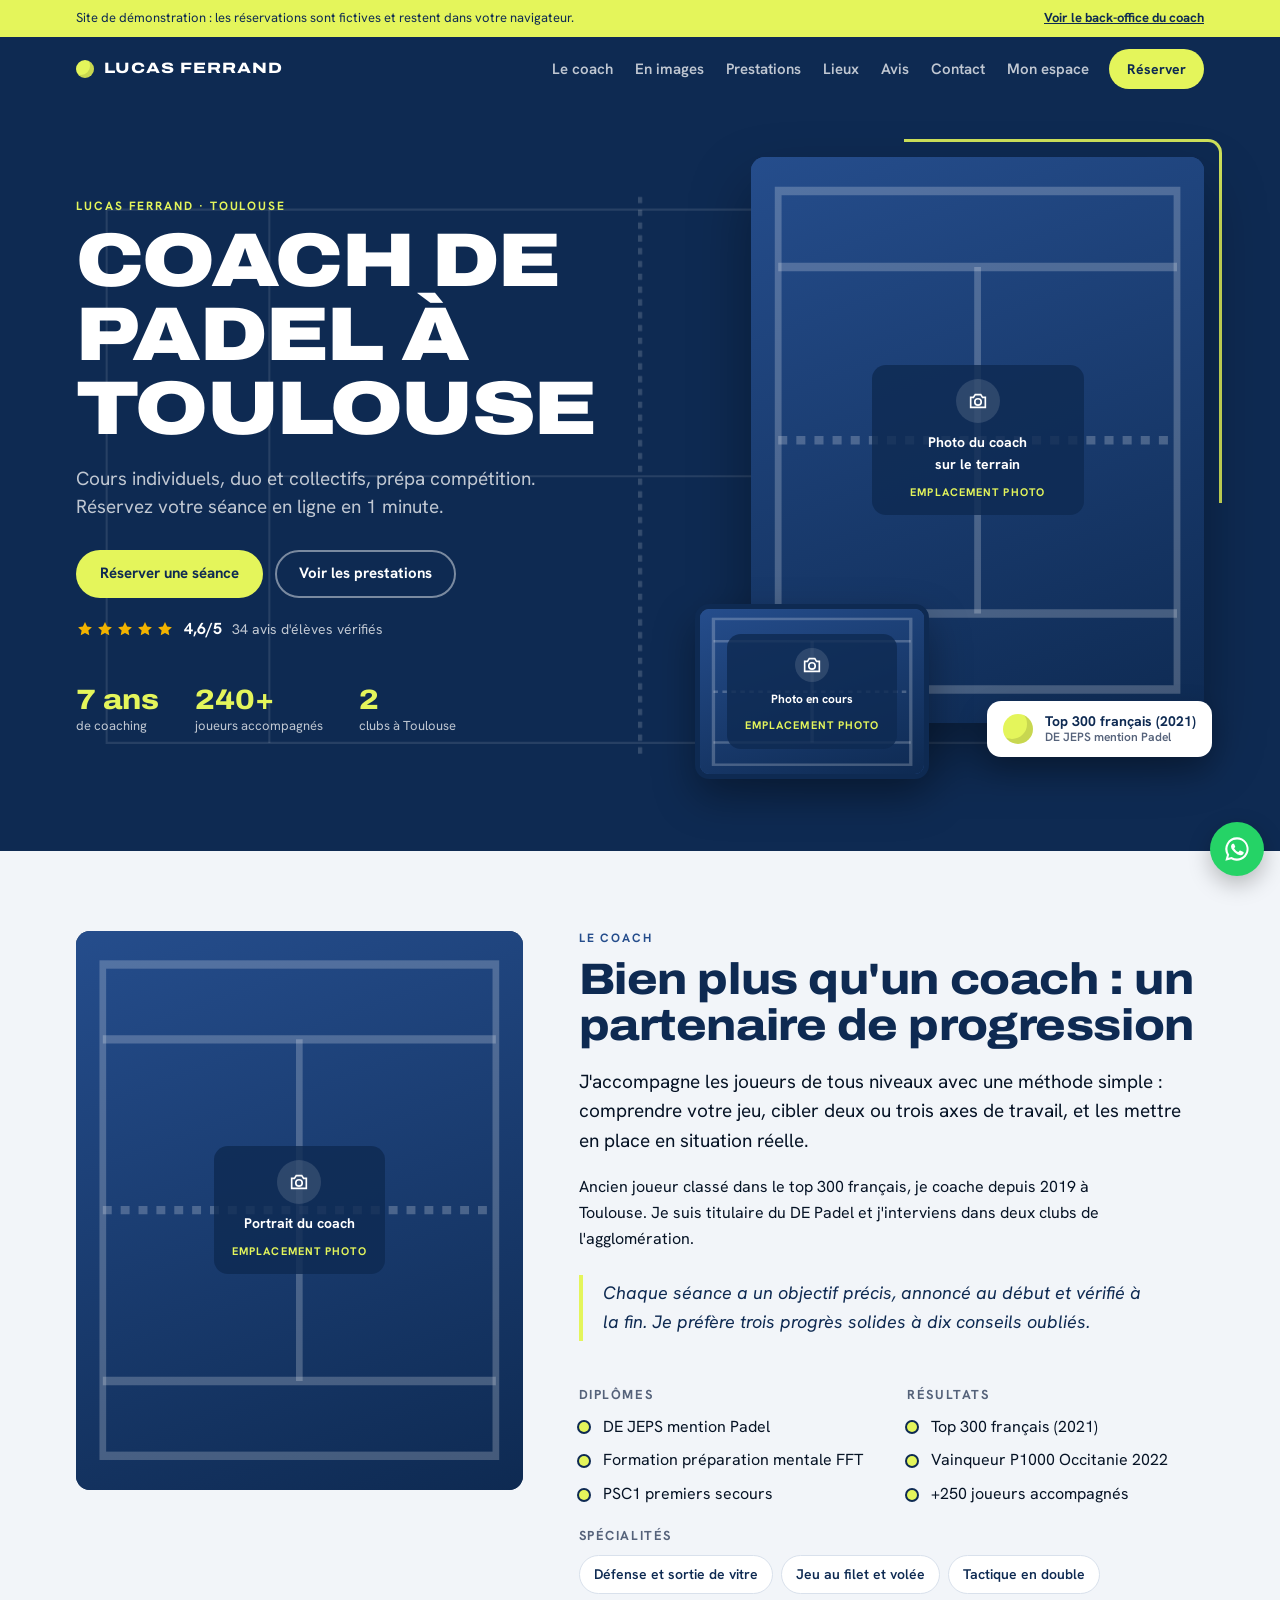
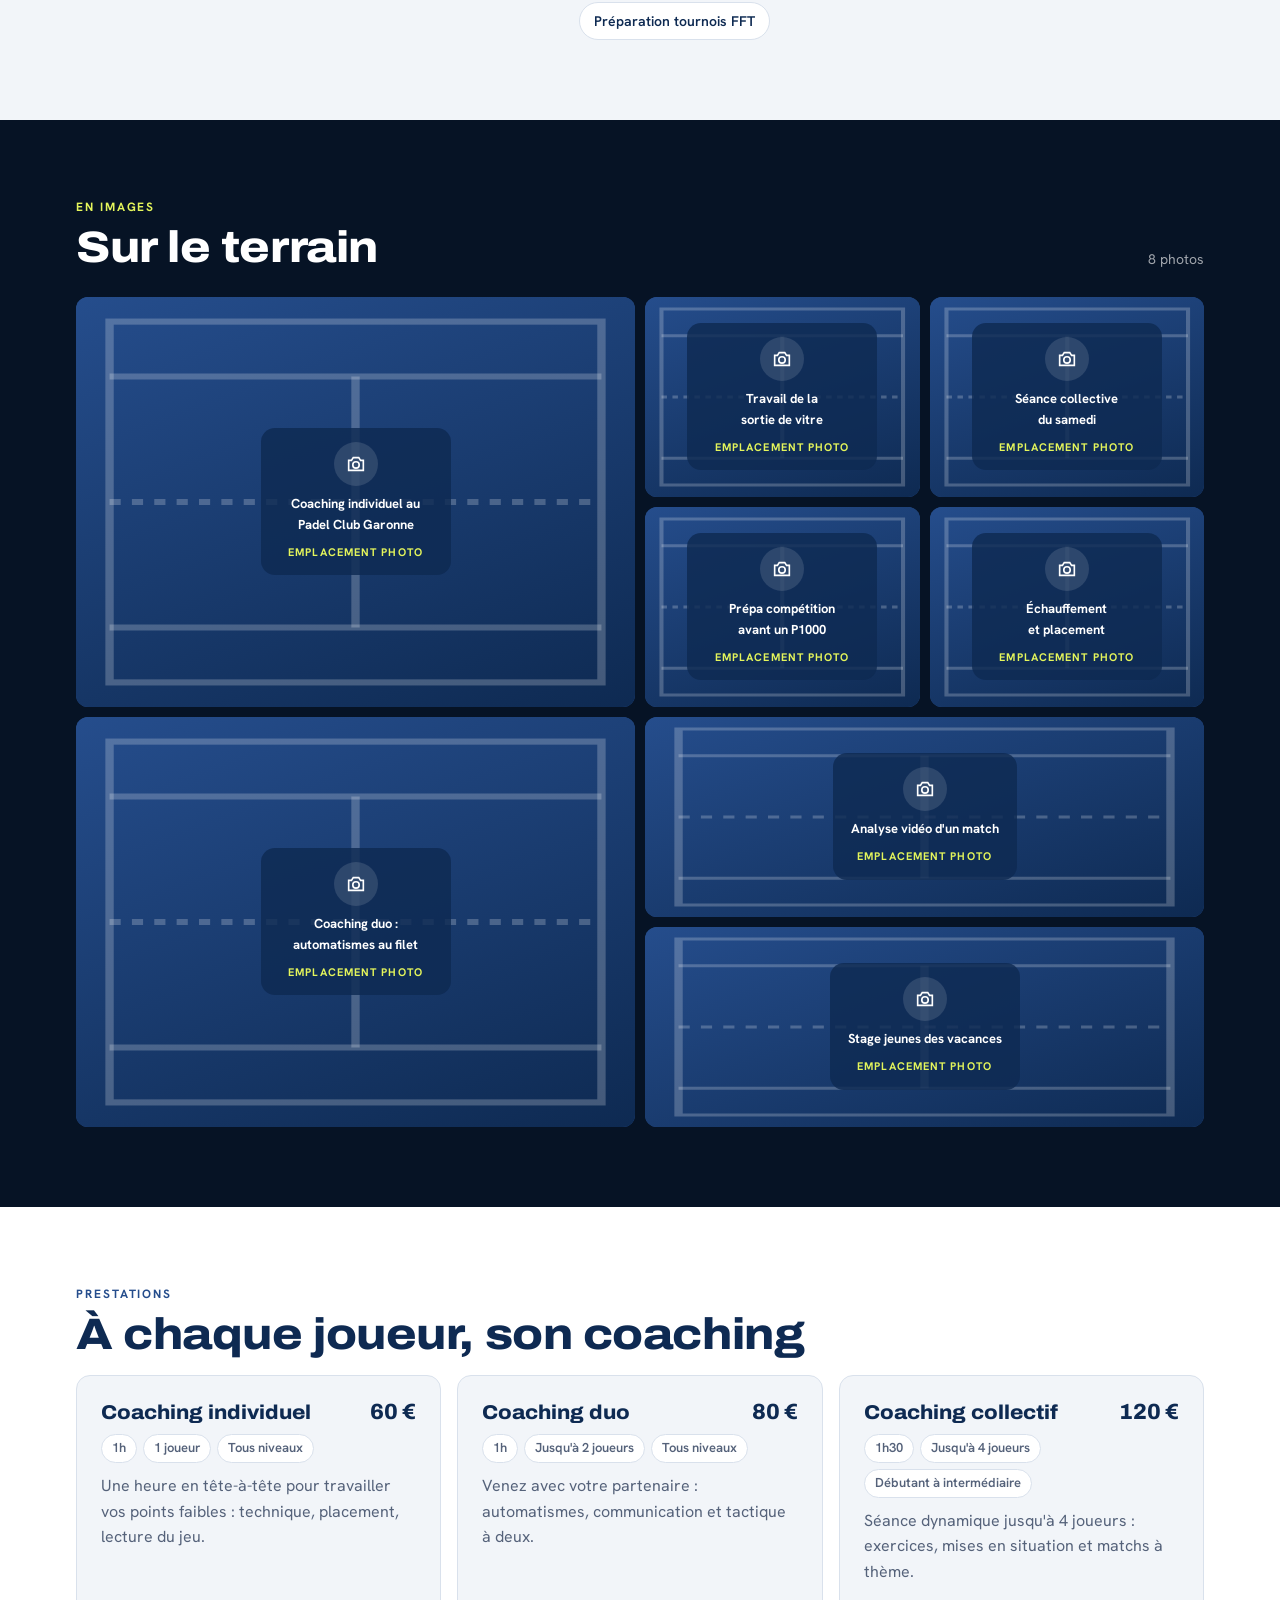
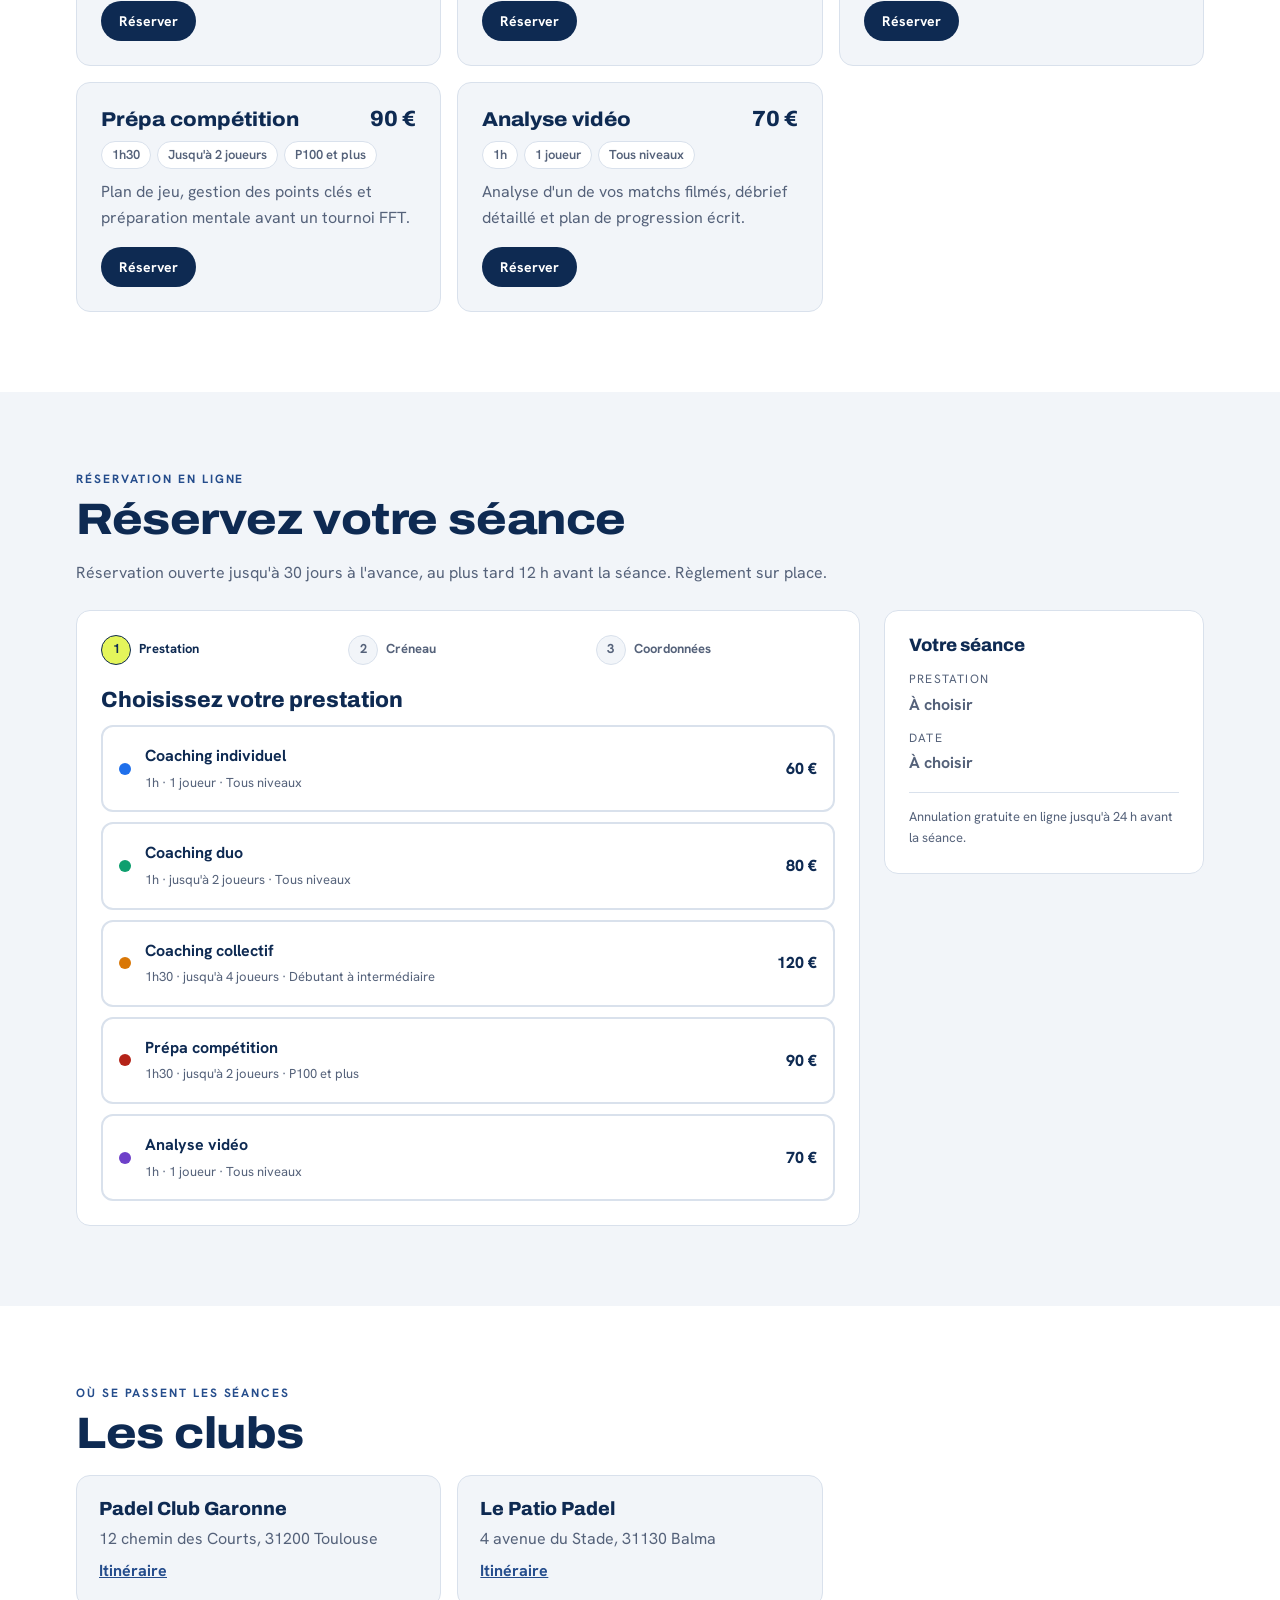
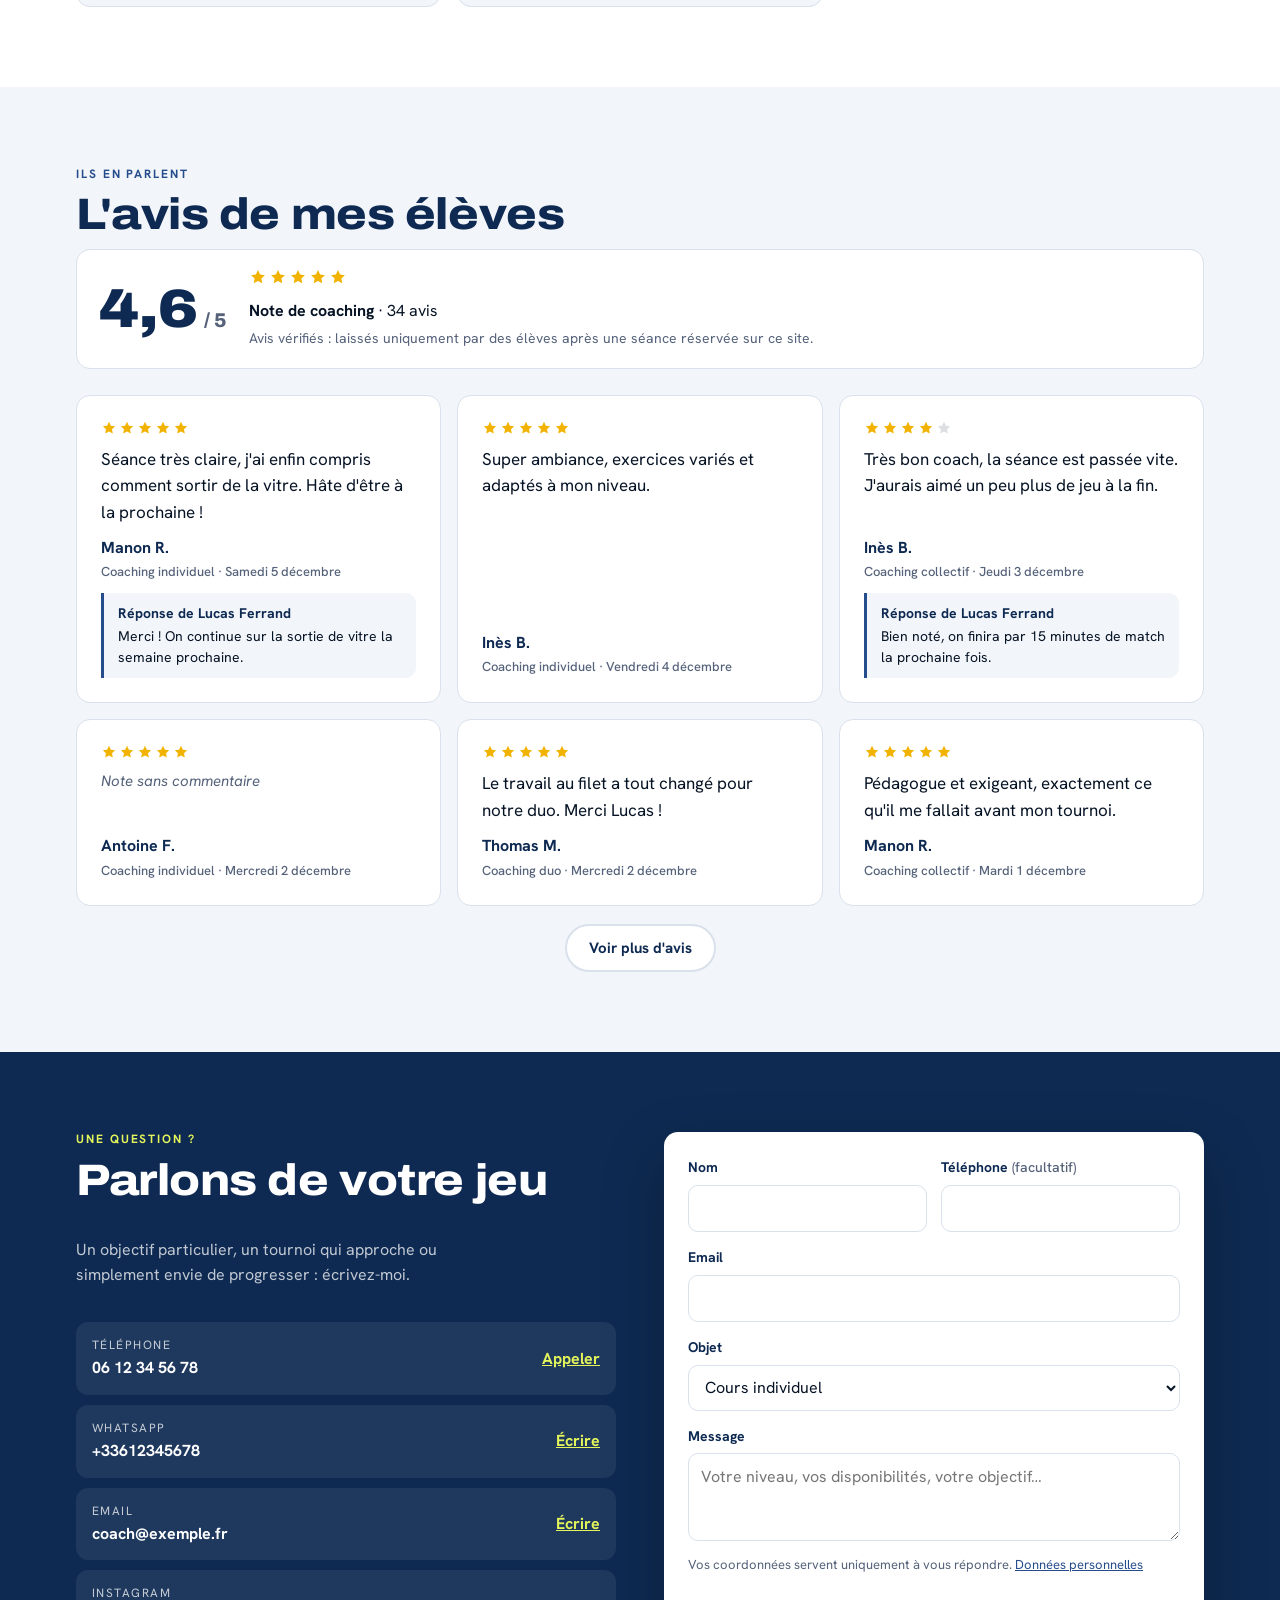
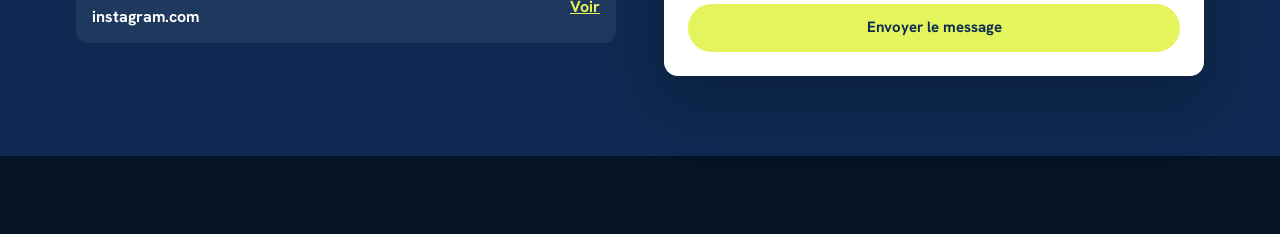
==== index.html @ 6a351b58 "Suppression des frais de mise en ligne (back office) Co-Authored-By: Claude Sonnet 5.5 <noreply@anth" ====
<!doctype html>
<html lang="fr">
<head>
<meta charset="utf-8">
<link rel="icon" href="data:image/svg+xml,%3Csvg xmlns=%27http://www.w3.org/2000/svg%27 viewBox=%270 0 64 64%27%3E%3Crect width=%2764%27 height=%2764%27 rx=%2714%27 fill=%27%230E2A52%27/%3E%3Ccircle cx=%2732%27 cy=%2732%27 r=%2716%27 fill=%27%23E4F55B%27/%3E%3C/svg%3E">
<meta name="viewport" content="width=device-width, initial-scale=1, viewport-fit=cover">
<style>html.boot body > *:not(script):not(style) { visibility: hidden; } html.boot { background: var(--boot-bg, #0E2A52); }</style>
<script>
/* Pas d'écran de démo vide : la page reste masquée (fond de la couleur du coach) jusqu'à l'arrivée de ses données. */
(function () {
  var d = document.documentElement;
  try { var c = localStorage.getItem("pcw-boot-bg"); if (/^#[0-9a-f]{6}$/i.test(c || "")) d.style.setProperty("--boot-bg", c); } catch (e) {}
  d.classList.add("boot");
  window.pcwReady = function () { d.classList.remove("boot"); };
  setTimeout(window.pcwReady, 7000);
})();
</script>
<title>Lucas Ferrand, coach de padel à Toulouse | Démo PCW Padel Coach</title>
<meta name="claude:viewport-fit-sides" content="cover">
<meta name="description" content="Démo du site de coach de padel par Pierre Créa Web : réservation en ligne, agenda et back-office. Testez-la depuis votre téléphone.">
<link rel="canonical" href="https://demo.pcwpadel.fr/">
<meta property="og:type" content="website">
<meta property="og:locale" content="fr_FR">
<meta property="og:url" content="https://demo.pcwpadel.fr/">
<meta property="og:title" content="Lucas Ferrand, coach de padel à Toulouse | Démo PCW Padel Coach">
<meta property="og:description" content="Démo du site de coach de padel par Pierre Créa Web : réservation en ligne, agenda et back-office. Testez-la depuis votre téléphone.">
<meta name="twitter:card" content="summary">
<meta name="robots" content="noindex, nofollow">
<meta name="theme-color" content="#0E2A52">
<link rel="preconnect" href="https://fonts.googleapis.com">
<link rel="preconnect" href="https://fonts.gstatic.com" crossorigin>
<link id="font-link" rel="stylesheet" href="https://fonts.googleapis.com/css2?family=Archivo:wdth,wght@62..125,400..900&family=Hanken+Grotesk:wght@400;500;600;700&display=swap">
<link rel="stylesheet" href="assets/site.css?v=mw6legot">
</head>
<body>
<div id="demo-ribbon" class="demo-ribbon" hidden>
  <div class="wrap demo-ribbon__in">
    <span>Site de démonstration : les réservations sont fictives et restent dans votre navigateur.</span>
    <a href="admin/index.html">Voir le back-office du coach</a>
  </div>
</div>

<header class="topbar" id="top">
  <div class="wrap topbar__in">
    <a class="brand" href="#top" id="brand"><span class="brand__mark" aria-hidden="true"></span><span id="brand-text">COACH PADEL</span></a>
    <nav class="nav" aria-label="Navigation principale">
      <a href="#coach">Le coach</a>
      <a href="#galerie">En images</a>
      <a href="#prestations">Prestations</a>
      <a href="#lieux">Lieux</a>
      <a href="#avis">Avis</a>
      <a href="#contact">Contact</a>
    </nav>
    <a class="btn btn--ball btn--sm" href="#reserver">Réserver</a>
  </div>
</header>

<main id="main">
  <section class="hero" aria-labelledby="hero-title">
    <!-- Terrain de padel à l'échelle réelle (20 m x 10 m, 50 unités par mètre) : lignes de fond et de côté, lignes de service à 6,95 m du filet, ligne centrale, filet. -->
    <svg class="hero__lines" viewBox="0 0 1200 600" preserveAspectRatio="xMidYMid meet" aria-hidden="true">
      <rect x="100" y="50" width="1000" height="500"/>
      <line x1="252.5" y1="50" x2="252.5" y2="550"/><line x1="947.5" y1="50" x2="947.5" y2="550"/>
      <line x1="252.5" y1="300" x2="947.5" y2="300"/>
      <line class="hero__net" x1="600" y1="38" x2="600" y2="562"/>
    </svg>
    <div class="wrap hero__in">
      <div class="hero__text">
        <p class="eyebrow" id="hero-eyebrow">Coach de padel</p>
        <h1 id="hero-title" class="hero__title">Coach de padel</h1>
        <p class="hero__sub" id="hero-sub"></p>
        <div class="hero__ctas">
          <a class="btn btn--ball" href="#reserver">Réserver une séance</a>
          <a class="btn btn--ghost-light" href="#prestations">Voir les prestations</a>
        </div>
        <a class="hero-rating" id="hero-rating" href="#avis" hidden></a>
        <dl class="stats" id="stats"></dl>
      </div>
      <div class="hero__media" id="hero-media" aria-label="Photos du coach"></div>
    </div>
  </section>

  <section class="section" id="coach" aria-labelledby="coach-title">
    <div class="wrap coach">
      <div class="coach__portrait" id="portrait"></div>
      <div class="coach__body">
        <p class="eyebrow eyebrow--brand">Le coach</p>
        <h2 id="coach-title" class="h2"></h2>
        <p class="lead" id="coach-intro"></p>
        <p id="coach-bio"></p>
        <blockquote class="philosophy" id="coach-philo"></blockquote>
        <div class="coach__grid">
          <div><h3 class="h4">Diplômes</h3><ul class="ticks" id="diplomas"></ul></div>
          <div><h3 class="h4">Résultats</h3><ul class="ticks" id="achievements"></ul></div>
        </div>
        <h3 class="h4">Spécialités</h3>
        <ul class="chips" id="specialties"></ul>
      </div>
    </div>
  </section>

  <section class="section section--dark" id="galerie" aria-labelledby="gal-title" hidden>
    <div class="wrap">
      <div class="gal-head">
        <div><p class="eyebrow">En images</p><h2 id="gal-title" class="h2 h2--light">Sur le terrain</h2></div>
        <p class="gal-head__note" id="gal-count"></p>
      </div>
      <div class="gallery" id="gallery"></div>
      <div class="gal-more" id="gal-more"></div>
    </div>
  </section>

  <section class="section section--tint" id="prestations" aria-labelledby="svc-title">
    <div class="wrap">
      <p class="eyebrow eyebrow--brand">Prestations</p>
      <h2 id="svc-title" class="h2">À chaque joueur, son coaching</h2>
      <div class="services" id="services"></div>
    </div>
  </section>

  <section class="section" id="stages" aria-labelledby="stages-title" hidden>
    <div class="wrap">
      <p class="eyebrow eyebrow--brand">Stages</p>
      <h2 id="stages-title" class="h2">Les prochains stages</h2>
      <div class="stages" id="stages-list"></div>
    </div>
  </section>

  <section class="section section--tint" id="packs" aria-labelledby="packs-title" hidden>
    <div class="wrap">
      <p class="eyebrow eyebrow--brand">Packs de séances</p>
      <h2 id="packs-title" class="h2">Progressez avec un pack</h2>
      <div class="services" id="packs-list"></div>
      <p class="muted pack-note">Paiement en ligne : prochainement disponible. Le règlement se fait directement avec le coach.</p>
    </div>
  </section>

  <section class="section booking-section" id="reserver" aria-labelledby="book-title">
    <div class="wrap">
      <p class="eyebrow eyebrow--brand">Réservation en ligne</p>
      <h2 id="book-title" class="h2">Réservez votre séance</h2>
      <p class="muted" id="book-rules"></p>
      <div class="booking" id="booking" aria-live="polite"></div>
    </div>
  </section>

  <section class="section section--tint" id="lieux" aria-labelledby="loc-title">
    <div class="wrap">
      <p class="eyebrow eyebrow--brand">Où se passent les séances</p>
      <h2 id="loc-title" class="h2">Les clubs</h2>
      <div class="locations" id="locations"></div>
    </div>
  </section>

  <section class="section" id="avis" aria-labelledby="avis-title">
    <div class="wrap">
      <p class="eyebrow eyebrow--brand">Ils en parlent</p>
      <h2 id="avis-title" class="h2">Leur progression, ma plus belle réussite</h2>
      <div class="rating-head" id="rating-head" hidden></div>
      <div class="testimonials" id="testimonials"></div>
      <div class="reviews-more" id="reviews-more" hidden><button type="button" class="btn btn--ghost" id="reviews-more-btn">Voir plus d'avis</button></div>
    </div>
  </section>

  <section class="section contact" id="contact" aria-labelledby="contact-title">
    <div class="wrap contact__in">
      <div class="contact__side">
        <p class="eyebrow">Une question ?</p>
        <h2 id="contact-title" class="h2 h2--light">Parlons de votre jeu</h2>
        <p class="contact__lead">Un objectif particulier, un tournoi qui approche ou simplement envie de progresser : écrivez-moi.</p>
        <ul class="contact__list" id="contact-list"></ul>
      </div>
      <form class="contact-form" id="contact-form" novalidate aria-label="Envoyer un message">
        <div class="contact-form__grid">
          <div class="field"><label for="m-name">Nom</label><input id="m-name" name="name" autocomplete="name" maxlength="80" required></div>
          <div class="field"><label for="m-phone">Téléphone <span class="opt">(facultatif)</span></label><input id="m-phone" name="phone" type="tel" autocomplete="tel" maxlength="30"></div>
          <div class="field full"><label for="m-email">Email</label><input id="m-email" name="email" type="email" autocomplete="email" maxlength="200" required></div>
          <div class="field full"><label for="m-subject">Objet</label><select id="m-subject" name="subject">
            <option>Cours individuel</option><option>Cours en duo ou collectif</option><option>Stage</option><option>Prépa compétition</option><option>Autre question</option></select></div>
          <div class="field full"><label for="m-message">Message</label><textarea id="m-message" name="message" maxlength="2000" required placeholder="Votre niveau, vos disponibilités, votre objectif…"></textarea></div>
          <div class="hp" aria-hidden="true"><label for="m-website">Site web</label><input id="m-website" name="website" tabindex="-1" autocomplete="off"></div>
        </div>
        <p class="contact-form__note">Vos coordonnées servent uniquement à vous répondre. <a href="conditions.html" data-keep-slug>Données personnelles</a></p>
        <div id="contact-alert" role="status" aria-live="polite"></div>
        <button type="submit" class="btn btn--ball btn--block">Envoyer le message</button>
      </form>
    </div>
  </section>
</main>

<footer class="footer">
  <div class="wrap footer__in">
    <span id="footer-name"></span>
    <a href="conditions.html" data-keep-slug>Conditions de réservation</a>
    <a href="conditions.html#mentions" data-keep-slug>Mentions légales</a>
    <a href="admin/" rel="nofollow">Espace coach</a>
    <a class="pcw-badge footer__made" id="pcw-badge" href="https://pcwpadel.fr/" target="_blank" rel="noopener">
      <img class="pcw-badge__mark pcw-badge__mark--on-light" src="assets/brand/pcw-glyph-on-light.svg" alt="" width="18" height="22">
      <img class="pcw-badge__mark pcw-badge__mark--on-dark" src="assets/brand/pcw-glyph-on-dark.svg" alt="" width="18" height="22">
      <span>Site propulsé par <b>PCW Padel Coach</b></span></a>
  </div>
</footer>

<a class="whatsapp" id="whatsapp" href="#" target="_blank" rel="noopener" hidden aria-label="Écrire sur WhatsApp">
  <svg viewBox="0 0 24 24" aria-hidden="true"><path d="M12 2a10 10 0 0 0-8.6 15.1L2 22l5-1.3A10 10 0 1 0 12 2Zm0 18.2a8.2 8.2 0 0 1-4.2-1.2l-.3-.2-3 .8.8-2.9-.2-.3A8.2 8.2 0 1 1 12 20.2Zm4.5-6.1c-.2-.1-1.5-.7-1.7-.8s-.4-.1-.6.1-.7.8-.8 1-.3.2-.5.1a6.7 6.7 0 0 1-3.3-2.9c-.3-.4.3-.4.8-1.4.1-.2 0-.3 0-.5l-.8-1.8c-.2-.5-.4-.4-.6-.4h-.5a1 1 0 0 0-.7.3 3 3 0 0 0-.9 2.2 5.2 5.2 0 0 0 1.1 2.7 11.8 11.8 0 0 0 4.5 4c1.7.7 2.4.8 3.2.6a2.8 2.8 0 0 0 1.8-1.3 2.3 2.3 0 0 0 .2-1.3c-.1-.1-.3-.2-.5-.3Z"/></svg>
</a>
<div class="mobile-cta" id="mobile-cta"><a class="btn btn--ball btn--block" href="#reserver">Réserver une séance</a></div>

<div class="lightbox" id="lightbox" hidden role="dialog" aria-modal="true" aria-label="Photos en plein écran">
  <div class="lightbox__bar"><span id="lb-count" class="lightbox__count"></span>
    <button type="button" class="lightbox__btn" id="lb-close" aria-label="Fermer">
      <svg viewBox="0 0 24 24" aria-hidden="true"><path d="M6 6l12 12M18 6 6 18"/></svg></button></div>
  <button type="button" class="lightbox__btn lightbox__nav lightbox__nav--prev" id="lb-prev" aria-label="Photo précédente">
    <svg viewBox="0 0 24 24" aria-hidden="true"><path d="m15 6-6 6 6 6"/></svg></button>
  <figure class="lightbox__stage" id="lb-stage"><div id="lb-img"></div><figcaption id="lb-caption"></figcaption></figure>
  <button type="button" class="lightbox__btn lightbox__nav lightbox__nav--next" id="lb-next" aria-label="Photo suivante">
    <svg viewBox="0 0 24 24" aria-hidden="true"><path d="m9 6 6 6-6 6"/></svg></button>
</div>

<script src="assets/config.js?v=mw6legot"></script>
<script src="assets/core.js?v=mw6legot"></script>
<script src="assets/demo-data.js?v=mw6legot"></script>
<script src="assets/api.js?v=mw6legot"></script>
<script src="assets/site.js?v=mw6legot"></script>
<script src="assets/site-extras.js?v=mw6legot"></script>
<script src="assets/motion.js?v=mw6legot" defer></script>
</body>
</html>
---- assets/site.css ----
/* Site public du coach — modèle PCW.
   Concept : le terrain de padel. Bleu du gazon synthétique pour la marque, jaune balle pour l'action,
   blanc des lignes pour la structure. Les couleurs et polices sont remplacées par celles du coach
   (site_content.theme) au chargement. Thème unique clair, assumé : c'est l'identité du coach. */
:root {
  --brand: #0E2A52;          /* bleu terrain */
  --brand-2: #1B4A8C;        /* bleu gazon clair */
  --ball: #E4F55B;           /* jaune balle */
  --surface: #F2F5F9;        /* fond légèrement bleuté */
  --card: #FFFFFF;
  --ink: #0B1830;
  --muted: #55627A;
  --line: #D9E1EC;
  --on-brand: #FFFFFF;
  --on-brand-muted: rgba(255, 255, 255, .72);
  --ok: #157F4B;
  --warn: #9A5B00;
  --err: #B42318;
  --f-display: "Archivo", "Arial Narrow", system-ui, sans-serif;
  --f-body: "Hanken Grotesk", system-ui, -apple-system, "Segoe UI", sans-serif;
  --r: 14px;
  --gutter-l: max(16px, env(safe-area-inset-left, 0px));
  --gutter-r: max(16px, env(safe-area-inset-right, 0px));
  color-scheme: light;
}
* { box-sizing: border-box; }
[hidden] { display: none !important; }
html { scroll-behavior: smooth; scroll-padding-top: 76px; }
@media (prefers-reduced-motion: reduce) { html { scroll-behavior: auto; } * { transition: none !important; animation: none !important; } }
body {
  margin: 0; background: var(--surface); color: var(--ink);
  font: 400 16px/1.6 var(--f-body); -webkit-font-smoothing: antialiased;
}
body::before { content: ""; position: fixed; inset: 0 0 auto; height: env(safe-area-inset-top, 0px); z-index: 30; background: var(--brand); }
img { max-width: 100%; display: block; }
a { color: inherit; }
:focus-visible { outline: 3px solid var(--ball); outline-offset: 2px; border-radius: 4px; }
.wrap { max-width: 1160px; margin: 0 auto; padding-left: var(--gutter-l); padding-right: var(--gutter-r); }
.muted { color: var(--muted); }
.linklike { background: none; border: 0; padding: 0; font: inherit; color: inherit; text-decoration: underline; cursor: pointer; }

/* ----------------------------------------------------------------- type --- */
.eyebrow {
  margin: 0 0 10px; font: 700 12px/1.2 var(--f-body); letter-spacing: .16em; text-transform: uppercase; color: var(--ball);
}
.eyebrow--brand { color: var(--brand-2); }
.h2 {
  margin: 0 0 18px; font-family: var(--f-display); font-weight: 800; font-stretch: 112%;
  font-size: clamp(28px, 4.2vw, 44px); line-height: 1.05; letter-spacing: -.01em; text-wrap: balance; color: var(--brand);
}
.h2--light { color: var(--on-brand); }
.h3 { margin: 0 0 12px; font: 800 22px/1.2 var(--f-display); color: var(--brand); }
.h4 { margin: 22px 0 10px; font: 700 13px/1.3 var(--f-body); letter-spacing: .12em; text-transform: uppercase; color: var(--muted); }
.lead { font-size: 19px; line-height: 1.55; color: var(--ink); max-width: 62ch; }

/* -------------------------------------------------------------- buttons --- */
.btn {
  display: inline-flex; align-items: center; justify-content: center; gap: 8px;
  min-height: 48px; padding: 0 22px; border-radius: 999px; border: 2px solid transparent;
  font: 700 15px/1 var(--f-body); text-decoration: none; cursor: pointer; transition: transform .15s ease, background .15s ease;
}
.btn:hover { transform: translateY(-1px); }
.btn:disabled { opacity: .5; cursor: not-allowed; transform: none; }
.btn--sm { min-height: 40px; padding: 0 16px; font-size: 14px; }
.btn--block { width: 100%; }
.btn--ball { background: var(--ball); color: var(--brand); }
.btn--brand { background: var(--brand); color: var(--on-brand); }
.btn--ghost-light { border-color: rgba(255, 255, 255, .45); color: var(--on-brand); }
.btn--ghost { border-color: var(--line); color: var(--brand); background: var(--card); }

/* ----------------------------------------------------------------- demo --- */
.demo-ribbon { background: var(--ball); color: var(--brand); font-size: 13px; }
.demo-ribbon__in { display: flex; flex-wrap: wrap; gap: 4px 16px; justify-content: space-between; padding-block: 8px; }
.demo-ribbon a { font-weight: 700; }

/* --------------------------------------------------------------- topbar --- */
.topbar { position: sticky; top: env(safe-area-inset-top, 0px); z-index: 20; background: var(--brand); color: var(--on-brand); }
.topbar__in { display: flex; align-items: center; gap: 20px; min-height: 64px; }
.brand { display: flex; align-items: center; gap: 10px; text-decoration: none; font: 800 15px/1 var(--f-display); font-stretch: 125%; letter-spacing: .06em; min-width: 0; }
.brand span:last-child { white-space: nowrap; overflow: hidden; text-overflow: ellipsis; }
.brand img { height: 34px; width: auto; }
.brand__mark { width: 18px; height: 18px; border-radius: 50%; background: var(--ball); box-shadow: inset -4px -3px 0 rgba(0, 0, 0, .12); flex: none; }
.nav { display: flex; gap: 22px; margin-left: auto; font-weight: 600; font-size: 15px; }
.nav a { text-decoration: none; color: var(--on-brand-muted); }
.nav a:hover { color: var(--on-brand); }
@media (max-width: 860px) { .nav { display: none; } .topbar .btn { margin-left: auto; } }

/* ----------------------------------------------------------------- hero --- */
.hero { position: relative; background: var(--brand); color: var(--on-brand); overflow: hidden; }
.hero__lines { position: absolute; inset: 0; width: 100%; height: 100%; fill: none; stroke: rgba(255, 255, 255, .1); stroke-width: 2; pointer-events: none; }
.hero__lines .hero__net { stroke: rgba(255, 255, 255, .16); stroke-width: 4; stroke-dasharray: 6 6; }
.hero__in { position: relative; display: grid; grid-template-columns: minmax(0, 1.05fr) minmax(0, .95fr); gap: 56px; align-items: center; padding-block: 56px 72px; }
.hero__text { min-width: 0; }
.hero__title {
  margin: 0 0 18px; font-family: var(--f-display); font-weight: 900; font-stretch: 118%;
  font-size: clamp(38px, 6.4vw, 76px); line-height: .98; letter-spacing: -.02em; text-transform: uppercase; text-wrap: balance;
}
.hero__sub { margin: 0 0 28px; font-size: 19px; line-height: 1.5; color: var(--on-brand-muted); max-width: 46ch; }
.hero__ctas { display: flex; flex-wrap: wrap; gap: 12px; }
.stats { display: flex; flex-wrap: wrap; gap: 14px 36px; margin: 40px 0 0; }
.stats div { display: flex; flex-direction: column-reverse; }
.stats dt { font-size: 13px; color: var(--on-brand-muted); }
.stats dd { margin: 0; font: 800 28px/1.1 var(--f-display); font-stretch: 112%; color: var(--ball); font-variant-numeric: tabular-nums; }

/* Composition photo : grande photo du coach, photo d'action en incrustation, badge. */
.hero__media { position: relative; min-width: 0; padding: 0 0 56px 56px; }
.hero__media::before { /* ligne de fond de court, décalée derrière la photo */
  content: ""; position: absolute; top: -18px; right: -18px; width: 62%; height: 58%;
  border: 3px solid var(--ball); border-left: 0; border-bottom: 0; border-radius: 0 var(--r) 0 0; opacity: .9;
}
.shot { position: relative; margin: 0; overflow: hidden; border-radius: var(--r); background: var(--brand-2); }
.shot img { width: 100%; height: 100%; object-fit: cover; display: block; }
.shot--main { aspect-ratio: 4 / 5; box-shadow: 0 30px 60px rgba(0, 0, 0, .35); }
.shot--inset {
  position: absolute; left: 0; bottom: 0; width: 46%; aspect-ratio: 4 / 3;
  border: 5px solid var(--brand); box-shadow: 0 18px 40px rgba(0, 0, 0, .35);
}
.hero-badge {
  position: absolute; right: -8px; bottom: 22px; display: flex; align-items: center; gap: 12px; max-width: 70%;
  padding: 12px 16px; border-radius: 14px; background: var(--card); color: var(--brand); box-shadow: 0 14px 30px rgba(0, 0, 0, .25);
  font-weight: 700; font-size: 14px; line-height: 1.25;
}
.hero-badge__ball { flex: none; width: 30px; height: 30px; border-radius: 50%; background: var(--ball); box-shadow: inset -6px -5px 0 rgba(0, 0, 0, .12); }
.hero-badge small { display: block; font-weight: 600; font-size: 12px; color: var(--muted); }

/* Emplacement photo stylisé (pas encore de photo) */
.ph { position: absolute; inset: 0; display: grid; place-items: center; overflow: hidden;
  background: linear-gradient(160deg, var(--brand-2), var(--brand)); color: var(--on-brand); text-align: center; }
.ph svg.ph__court { position: absolute; inset: 0; width: 100%; height: 100%; fill: none; stroke: rgba(255, 255, 255, .22); stroke-width: 1.5; }
.ph__inner { position: relative; display: grid; justify-items: center; gap: 8px; padding: 14px 18px; border-radius: 14px;
  background: color-mix(in srgb, var(--brand) 82%, transparent); }
.ph__icon { width: 44px; height: 44px; border-radius: 50%; display: grid; place-items: center; background: rgba(255, 255, 255, .12); }
.ph__icon svg { width: 22px; height: 22px; fill: none; stroke: currentColor; stroke-width: 1.8; }
.ph__label { font-weight: 700; font-size: 14px; max-width: 22ch; text-wrap: balance; }
.ph__tag { font-size: 11px; font-weight: 700; letter-spacing: .1em; text-transform: uppercase; color: var(--ball); }
.ph__mono { font: 900 clamp(56px, 9vw, 110px)/1 var(--f-display); font-stretch: 125%; letter-spacing: -.03em; }
.shot--inset .ph__icon { width: 34px; height: 34px; }
.shot--inset .ph__label { font-size: 12px; }

@media (max-width: 860px) {
  .hero__in { grid-template-columns: 1fr; gap: 32px; padding-block: 28px 44px; }
  .hero__media { order: -1; padding: 0 0 36px 28px; max-width: 520px; width: 100%; justify-self: center; }
  .hero__media::before { top: -10px; right: -6px; }
  .shot--main { aspect-ratio: 5 / 4; }
  .hero-badge { right: 0; bottom: 8px; }
  .shot--inset :is(.ph__tag, .ph__icon) { display: none; }
  /* La petite photo couvre le bas à gauche : le libellé de la grande remonte en haut à droite. */
  .shot--main .ph { place-items: start end; padding: 14px; }
  .shot--main .ph__tag { display: none; }
}
@media (max-width: 420px) { .hero-badge { display: none; } }
@media (max-width: 520px) {
  /* Nom du coach en entier à côté du bouton « Réserver » : police moins large sur téléphone. */
  .brand { font-size: 14px; font-stretch: 100%; letter-spacing: .03em; }
}

/* -------------------------------------------------------------- sections --- */
.section { padding-block: 80px; }
.section--tint { background: var(--card); }
@media (max-width: 640px) { .section { padding-block: 56px; } }

.coach { display: grid; grid-template-columns: minmax(0, 5fr) minmax(0, 7fr); gap: 56px; align-items: start; }
.coach__body { min-width: 0; }
.coach__body > p { max-width: 62ch; }
.coach__portrait { position: sticky; top: 96px; aspect-ratio: 4 / 5; border-radius: var(--r); overflow: hidden; background: var(--brand); max-width: 100%; }
.coach__portrait img { width: 100%; height: 100%; object-fit: cover; }
.monogram { position: relative; height: 100%; display: grid; place-items: center; color: var(--on-brand); }
.monogram svg { position: absolute; inset: 0; width: 100%; height: 100%; }
.monogram span { position: relative; font: 900 clamp(64px, 12vw, 120px)/1 var(--f-display); font-stretch: 125%; letter-spacing: -.03em; }
.philosophy { margin: 24px 0; padding: 4px 0 4px 20px; border-left: 4px solid var(--ball); font-size: 18px; font-style: italic; color: var(--brand); max-width: 58ch; }
.coach__grid { display: grid; grid-template-columns: 1fr 1fr; gap: 0 32px; }
.ticks { list-style: none; margin: 0; padding: 0; display: grid; gap: 8px; }
.ticks li { position: relative; padding-left: 24px; }
.ticks li::before { content: ""; position: absolute; left: 0; top: .55em; width: 10px; height: 10px; border-radius: 50%; background: var(--ball); box-shadow: 0 0 0 2px var(--brand); }
.chips { list-style: none; margin: 0; padding: 0; display: flex; flex-wrap: wrap; gap: 8px; }
.chips li { padding: 7px 14px; border-radius: 999px; background: var(--card); border: 1px solid var(--line); font-weight: 600; font-size: 14px; color: var(--brand); }
@media (max-width: 860px) {
  .coach { grid-template-columns: 1fr; gap: 28px; }
  .coach__portrait { position: relative; top: auto; aspect-ratio: 16 / 10; }
  .coach__grid { grid-template-columns: 1fr; }
}

/* -------------------------------------------------------------- services --- */
.services { display: grid; grid-template-columns: repeat(auto-fill, minmax(min(100%, 320px), 1fr)); gap: 16px; margin-top: 12px; }
.svc { display: flex; flex-direction: column; gap: 10px; padding: 24px; border-radius: var(--r); background: var(--surface); border: 1px solid var(--line); min-width: 0; }
.svc__top { display: flex; justify-content: space-between; align-items: baseline; gap: 12px; }
.svc__name { margin: 0; font: 800 20px/1.2 var(--f-display); font-stretch: 108%; color: var(--brand); }
.svc__price { font: 800 22px/1 var(--f-display); color: var(--brand); white-space: nowrap; font-variant-numeric: tabular-nums; }
.svc__meta { display: flex; flex-wrap: wrap; gap: 6px; }
.tag { display: inline-flex; align-items: center; gap: 6px; padding: 3px 10px; border-radius: 999px; background: var(--card); border: 1px solid var(--line); font-size: 13px; font-weight: 600; color: var(--muted); }
.svc p { margin: 0; color: var(--muted); flex: 1; }
.svc .btn { align-self: flex-start; margin-top: 6px; }

/* --------------------------------------------------------------- booking --- */
.booking-section { background: var(--surface); }
.booking { margin-top: 24px; display: grid; grid-template-columns: minmax(0, 1fr) 320px; gap: 24px; align-items: start; }
@media (max-width: 960px) { .booking { grid-template-columns: 1fr; } }
.panel { background: var(--card); border: 1px solid var(--line); border-radius: var(--r); padding: 24px; min-width: 0; }
.steps { list-style: none; display: flex; gap: 8px; margin: 0 0 22px; padding: 0; counter-reset: s; }
.steps li { flex: 1; display: flex; align-items: center; gap: 8px; font-size: 13px; font-weight: 700; color: var(--muted); min-width: 0; }
.steps li::before {
  counter-increment: s; content: counter(s); flex: none; width: 28px; height: 28px; border-radius: 50%;
  display: grid; place-items: center; background: var(--surface); border: 1px solid var(--line); color: var(--muted);
}
.steps li[aria-current="step"] { color: var(--brand); }
.steps li[aria-current="step"]::before { background: var(--ball); border-color: var(--brand); color: var(--brand); }
.steps li.done::before { content: "✓"; background: var(--brand); border-color: var(--brand); color: var(--on-brand); }
.steps li span { overflow: hidden; text-overflow: ellipsis; white-space: nowrap; }
@media (max-width: 520px) { .steps li span { display: none; } .steps li { flex: none; } .steps li[aria-current="step"] span { display: inline; } }

.choice-list { display: grid; gap: 10px; }
.choice {
  display: grid; grid-template-columns: auto 1fr auto; align-items: center; gap: 14px; width: 100%;
  padding: 16px; border-radius: 12px; border: 2px solid var(--line); background: var(--card); text-align: left;
  font: inherit; color: inherit; cursor: pointer;
}
.choice:hover { border-color: var(--brand-2); }
.choice[aria-pressed="true"] { border-color: var(--brand); background: var(--surface); }
.choice__dot { width: 12px; height: 12px; border-radius: 50%; }
.choice__name { font-weight: 700; color: var(--brand); }
.choice__meta { font-size: 13px; color: var(--muted); }
.choice__price { font-weight: 800; color: var(--brand); font-variant-numeric: tabular-nums; }

.days { display: flex; gap: 8px; overflow-x: auto; padding: 2px 2px 10px; scroll-snap-type: x proximity; }
.day {
  flex: none; width: 72px; padding: 10px 6px; border-radius: 12px; border: 2px solid var(--line); background: var(--card);
  display: flex; flex-direction: column; align-items: center; gap: 2px; font: inherit; cursor: pointer; scroll-snap-align: start; color: var(--brand);
}
.day small { font-size: 12px; color: var(--muted); text-transform: capitalize; }
.day strong { font: 800 22px/1.1 var(--f-display); font-variant-numeric: tabular-nums; }
.day i { font-style: normal; font-size: 11px; color: var(--muted); }
.day[aria-pressed="true"] { border-color: var(--brand); background: var(--brand); color: var(--on-brand); }
.day[aria-pressed="true"] small, .day[aria-pressed="true"] i { color: var(--on-brand-muted); }
.day:disabled { opacity: .4; cursor: not-allowed; }
.day-nav { display: flex; justify-content: space-between; align-items: center; margin-bottom: 10px; font-weight: 700; color: var(--brand); }
.slot-group { margin-top: 18px; }
.slot-group h4 { margin: 0 0 8px; font-size: 13px; letter-spacing: .1em; text-transform: uppercase; color: var(--muted); }
.slots { display: grid; grid-template-columns: repeat(auto-fill, minmax(88px, 1fr)); gap: 8px; }
.slot {
  min-height: 44px; border-radius: 10px; border: 2px solid var(--line); background: var(--card);
  font: 700 15px/1 var(--f-body); color: var(--brand); cursor: pointer; font-variant-numeric: tabular-nums;
}
.slot:hover { border-color: var(--brand-2); }
.slot[aria-pressed="true"] { background: var(--ball); border-color: var(--brand); }
.slot-loc { margin: 4px 0 0; font-size: 13px; color: var(--muted); }

.form { display: grid; grid-template-columns: 1fr 1fr; gap: 14px; }
.form .full { grid-column: 1 / -1; }
@media (max-width: 560px) { .form { grid-template-columns: 1fr; } }
.field { display: grid; gap: 6px; min-width: 0; }
.field label { font-size: 14px; font-weight: 700; color: var(--brand); }
.field input, .field select, .field textarea {
  width: 100%; min-height: 46px; padding: 10px 12px; border-radius: 10px; border: 1.5px solid var(--line);
  background: var(--card); font: inherit; color: var(--ink);
}
.field textarea { min-height: 88px; resize: vertical; }
.field input:focus, .field select:focus, .field textarea:focus { outline: none; border-color: var(--brand); box-shadow: 0 0 0 3px rgba(228, 245, 91, .55); }
.check { display: flex; gap: 10px; align-items: flex-start; font-size: 14px; color: var(--muted); }
.check input { width: 20px; height: 20px; margin-top: 2px; accent-color: var(--brand); flex: none; }
.actions { display: flex; flex-wrap: wrap; gap: 10px; justify-content: space-between; margin-top: 22px; }
.alert { margin: 14px 0 0; padding: 12px 14px; border-radius: 10px; font-weight: 600; }
.alert--err { background: #FDECEA; color: var(--err); }
.alert--ok { background: #E7F6EE; color: var(--ok); }
.empty { padding: 28px 12px; text-align: center; color: var(--muted); }

.summary { position: sticky; top: 96px; }
.summary h3 { margin: 0 0 14px; font: 800 18px/1.2 var(--f-display); color: var(--brand); }
.summary dl { margin: 0; display: grid; gap: 12px; }
.summary dt { font-size: 12px; letter-spacing: .1em; text-transform: uppercase; color: var(--muted); }
.summary dd { margin: 2px 0 0; font-weight: 700; color: var(--brand); }
.summary .note { margin: 16px 0 0; padding-top: 14px; border-top: 1px solid var(--line); font-size: 13px; color: var(--muted); }
@media (max-width: 960px) { .summary { position: static; } }

.booked { text-align: center; padding: 28px 8px; }
.booked__icon { width: 64px; height: 64px; margin: 0 auto 16px; border-radius: 50%; background: var(--ball); display: grid; place-items: center; color: var(--brand); font: 900 30px/1 var(--f-display); }
.booked h3 { font: 800 26px/1.15 var(--f-display); color: var(--brand); margin: 0 0 8px; }
.booked .actions { justify-content: center; }

.skeleton { height: 18px; border-radius: 6px; background: linear-gradient(90deg, var(--line), var(--surface), var(--line)); background-size: 200% 100%; animation: shimmer 1.2s linear infinite; }
@keyframes shimmer { to { background-position: -200% 0; } }

/* ------------------------------------------------------------ locations --- */
.locations { display: grid; grid-template-columns: repeat(auto-fill, minmax(min(100%, 300px), 1fr)); gap: 16px; }
.loc { padding: 22px; border-radius: var(--r); border: 1px solid var(--line); background: var(--surface); display: grid; gap: 6px; }
.loc h3 { margin: 0; font: 800 19px/1.2 var(--f-display); color: var(--brand); }
.loc p { margin: 0; color: var(--muted); }
.loc a { font-weight: 700; color: var(--brand-2); }

/* ---------------------------------------------------------- testimonials --- */
.testimonials { display: grid; grid-template-columns: repeat(auto-fill, minmax(min(100%, 300px), 1fr)); gap: 16px; }
.quote { margin: 0; padding: 24px; border-radius: var(--r); background: var(--card); border: 1px solid var(--line); display: flex; flex-direction: column; gap: 14px; }
.quote p { margin: 0; font-size: 17px; line-height: 1.55; }
.quote footer { margin-top: auto; font-weight: 700; color: var(--brand); }
.stars { display: inline-flex; gap: 2px; color: #C79A00; letter-spacing: 2px; }
.stars i { display: inline-flex; width: 18px; height: 18px; }
.stars i svg { width: 100%; height: 100%; fill: rgba(11, 24, 48, .14); }
.stars i.on svg { fill: #F2B300; }
.rating-head { display: flex; flex-wrap: wrap; align-items: center; gap: 14px 22px; margin: -6px 0 26px; padding: 18px 22px; border-radius: var(--r); background: var(--card); border: 1px solid var(--line); }
.rating-head__score { display: flex; align-items: baseline; gap: 6px; color: var(--brand); }
.rating-head__value { font: 900 54px/1 var(--f-display); font-stretch: 112%; }
.rating-head__max { font: 800 20px var(--f-display); color: var(--muted); }
.rating-head p { margin: 4px 0 0; }
.rating-head .muted { font-size: 14px; }
.quote--review { gap: 10px; }
.quote--review .stars i { width: 16px; height: 16px; }
.quote footer small { display: block; font-weight: 500; font-size: 13px; color: var(--muted); margin-top: 2px; }
.quote__empty { font-size: 15px !important; font-style: italic; }
.quote__reply { margin: 0; padding: 10px 14px; border-left: 3px solid var(--brand-2); background: var(--surface); border-radius: 0 10px 10px 0; font-size: 14px; line-height: 1.5; }
.quote__reply b { display: block; color: var(--brand); margin-bottom: 2px; }
.reviews-more { margin-top: 18px; text-align: center; }
.hero-rating { display: inline-flex; flex-wrap: wrap; align-items: center; gap: 4px 10px; margin-top: 18px; color: var(--on-brand); text-decoration: none; font-size: 14px; }
.hero-rating b { font-size: 16px; }
.hero-rating span:last-child { color: var(--on-brand-muted); }
.hero-rating .stars i svg { fill: rgba(255, 255, 255, .25); }
.hero-rating .stars i.on svg { fill: #F2B300; }

/* -------------------------------------------------------------- contact --- */
.contact { background: var(--brand); color: var(--on-brand); }
.contact__in { display: grid; grid-template-columns: minmax(0, 1fr) minmax(0, 1fr); gap: 48px; align-items: start; }
.contact__side { display: grid; gap: 0; min-width: 0; }
.contact__side .contact__list { margin-top: 18px; }
.contact__lead { color: var(--on-brand-muted); max-width: 46ch; }
.contact__list { list-style: none; margin: 0; padding: 0; display: grid; gap: 10px; }
.contact__list li { display: flex; align-items: center; justify-content: space-between; gap: 12px; padding: 14px 16px; border-radius: 12px; background: rgba(255, 255, 255, .07); min-width: 0; }
.contact__list .k { font-size: 12px; letter-spacing: .12em; text-transform: uppercase; color: var(--on-brand-muted); }
.contact__list .v { font-weight: 700; user-select: all; overflow-wrap: anywhere; }
.contact__list a { color: var(--ball); font-weight: 700; white-space: nowrap; }
@media (max-width: 860px) { .contact__in { grid-template-columns: 1fr; } }

/* --------------------------------------------------------------- footer --- */
.footer { background: var(--ink); color: rgba(255, 255, 255, .7); font-size: 14px; padding-bottom: calc(env(safe-area-inset-bottom, 0px) + 80px); }
.footer__in { display: flex; flex-wrap: wrap; gap: 8px 24px; padding-block: 22px; }
.footer__made { margin-left: auto; }
.footer a { color: inherit; }

/* ------------------------------------------------------- formulaire de contact --- */
.contact-form { background: var(--card); color: var(--ink); border-radius: var(--r); padding: 24px; display: grid; gap: 14px; min-width: 0; box-shadow: 0 24px 60px rgba(0, 0, 0, .25); }
.contact-form__grid { display: grid; grid-template-columns: 1fr 1fr; gap: 14px; }
.contact-form__grid .full { grid-column: 1 / -1; }
.contact-form .opt { font-weight: 500; color: var(--muted); }
.contact-form__note { margin: 0; font-size: 13px; color: var(--muted); }
.contact-form__note a { color: var(--brand-2); }
.hp { position: absolute; left: -9999px; width: 1px; height: 1px; overflow: hidden; }
.contact-sent { text-align: center; padding: 26px 8px; display: grid; gap: 10px; justify-items: center; }
.contact-sent .booked__icon { margin: 0; }
.contact-sent h3 { margin: 0; font: 800 24px/1.2 var(--f-display); color: var(--brand); }
.contact-sent p { margin: 0; color: var(--muted); }
@media (max-width: 560px) { .contact-form__grid { grid-template-columns: 1fr; } .contact-form { padding: 18px; } }
@media (min-width: 861px) { .footer { padding-bottom: 0; } }

/* --------------------------------------------------------- floating UI --- */
.whatsapp {
  position: fixed; right: calc(16px + env(safe-area-inset-right, 0px)); bottom: calc(88px + env(safe-area-inset-bottom, 0px)); z-index: 25;
  width: 54px; height: 54px; border-radius: 50%; background: #25D366; display: grid; place-items: center; box-shadow: 0 8px 22px rgba(0, 0, 0, .25);
}
.whatsapp svg { width: 28px; height: 28px; fill: #fff; }
.mobile-cta {
  position: fixed; left: 0; right: 0; bottom: 0; z-index: 24; background: var(--card); border-top: 1px solid var(--line);
  padding: 10px var(--gutter-r) calc(10px + env(safe-area-inset-bottom, 0px)) var(--gutter-l);
}
@media (min-width: 861px) {
  .mobile-cta { display: none; }
  .whatsapp { bottom: calc(24px + env(safe-area-inset-bottom, 0px)); }
}

.modal { position: fixed; inset: 0; z-index: 50; background: rgba(11, 24, 48, .6); display: grid; place-items: center; padding: 16px; }
.modal__card { background: var(--card); border-radius: var(--r); padding: 28px; max-width: 560px; width: 100%; max-height: 85vh; overflow: auto; }
.modal__card p { color: var(--muted); }

/* ------------------------------------------------- page de réservation --- */
.manage { max-width: 640px; margin: 40px auto; }
.manage .panel { padding: 28px; }
.status { display: inline-flex; align-items: center; gap: 8px; padding: 6px 12px; border-radius: 999px; font-weight: 700; font-size: 14px; }
.status::before { content: ""; width: 8px; height: 8px; border-radius: 50%; background: currentColor; }
.status--confirmed { background: #E7F6EE; color: var(--ok); }
.status--pending { background: #FFF4DE; color: var(--warn); }
.status--cancelled { background: #FDECEA; color: var(--err); }
.status--completed, .status--no_show { background: var(--surface); color: var(--muted); }

/* --------------------------------------------------------------- galerie --- */
.section--dark { background: var(--ink); color: var(--on-brand); }
.gal-head { display: flex; flex-wrap: wrap; align-items: flex-end; justify-content: space-between; gap: 8px 24px; margin-bottom: 8px; }
.gal-head__note { margin: 0 0 18px; color: rgba(255, 255, 255, .62); font-size: 14px; }
/* Mosaïque : groupes de 5 photos (1 grande + 4 petites) qui remplissent exactement 2 rangées ; le dernier groupe s'adapte. */
.gallery { display: grid; grid-template-columns: repeat(4, minmax(0, 1fr)); grid-auto-rows: var(--gal-row, 200px); grid-auto-flow: dense; gap: 10px; }
.gallery[data-n="1"] { --gal-row: 440px; }
.gallery[data-n="2"] { --gal-row: 400px; }
.gallery[data-n="3"], .gallery[data-n="4"] { --gal-row: 260px; }
.gal-item { position: relative; margin: 0; padding: 0; border: 0; border-radius: 12px; overflow: hidden; cursor: zoom-in; background: var(--brand-2); color: inherit; font: inherit; text-align: left; }
.g-big { grid-column: span 2; grid-row: span 2; }
.g-wide { grid-column: span 2; }
.g-pano { grid-column: span 4; }
.gal-item img { width: 100%; height: 100%; object-fit: cover; display: block; transition: transform .4s ease; }
.gal-item:hover img { transform: scale(calc(var(--fz, 1) * 1.04)); }
.gal-item__cap {
  position: absolute; left: 0; right: 0; bottom: 0; padding: 28px 12px 10px; font-size: 13px; font-weight: 600; color: #fff;
  background: linear-gradient(to top, rgba(0, 0, 0, .65), transparent); opacity: 0; transition: opacity .2s ease;
}
.gal-item:hover .gal-item__cap, .gal-item:focus-visible .gal-item__cap { opacity: 1; }
.gal-item .ph__label { font-size: 13px; }
.gal-more { display: flex; justify-content: center; margin-top: 18px; }
.gal-more:empty { display: none; }
@media (hover: none) { .gal-item__cap { opacity: 1; } }
@media (max-width: 760px) {
  .gallery { grid-template-columns: repeat(2, minmax(0, 1fr)); grid-auto-rows: var(--gal-row-m, 150px); gap: 8px; }
  .gallery[data-n="1"] { --gal-row-m: 300px; }
  .gallery[data-n="2"] { grid-template-columns: minmax(0, 1fr); --gal-row-m: 260px; }
  .gallery[data-n="2"] .g-wide { grid-column: span 1; }
  .gallery[data-n="3"], .gallery[data-n="4"] { --gal-row-m: 170px; }
  .g-pano { grid-column: span 2; }
  .gal-item:not(.g-big):not(.g-wide):not(.g-pano) :is(.ph__tag, .ph__icon) { display: none; }
  .gal-item:not(.g-big):not(.g-wide):not(.g-pano) .ph__inner { padding: 8px 10px; }
}

/* ------------------------------------------------------------ plein écran --- */
.lightbox { position: fixed; inset: 0; z-index: 60; background: rgba(5, 10, 20, .94); display: grid; grid-template-columns: auto minmax(0, 1fr) auto; grid-template-rows: auto minmax(0, 1fr); align-items: center; color: #fff;
  padding: env(safe-area-inset-top, 0px) env(safe-area-inset-right, 0px) env(safe-area-inset-bottom, 0px) env(safe-area-inset-left, 0px); touch-action: pan-y; }
.lightbox__bar { grid-column: 1 / -1; display: flex; justify-content: space-between; align-items: center; padding: 12px 16px; }
.lightbox__count { font-size: 14px; font-weight: 700; color: rgba(255, 255, 255, .75); font-variant-numeric: tabular-nums; }
.lightbox__btn { width: 48px; height: 48px; border-radius: 50%; border: 0; background: rgba(255, 255, 255, .1); color: #fff; display: grid; place-items: center; cursor: pointer; }
.lightbox__btn:hover { background: rgba(255, 255, 255, .2); }
.lightbox__btn svg { width: 24px; height: 24px; fill: none; stroke: currentColor; stroke-width: 2; stroke-linecap: round; stroke-linejoin: round; }
.lightbox__nav { margin: 0 12px; }
.lightbox__stage { margin: 0; height: 100%; min-height: 0; display: grid; grid-template-rows: minmax(0, 1fr) auto; gap: 12px; padding-bottom: 20px; }
#lb-img { position: relative; min-height: 0; display: grid; place-items: center; }
#lb-img img { max-width: 100%; max-height: 100%; object-fit: contain; border-radius: 8px; }
#lb-img .ph { position: relative; inset: auto; width: min(100%, 720px); aspect-ratio: 4 / 3; border-radius: 12px; }
#lb-caption { text-align: center; font-size: 15px; color: rgba(255, 255, 255, .85); padding: 0 12px; }
@media (max-width: 640px) {
  .lightbox { grid-template-columns: minmax(0, 1fr); }
  .lightbox__nav { position: absolute; bottom: calc(14px + env(safe-area-inset-bottom, 0px)); margin: 0; }
  .lightbox__nav--prev { left: 16px; } .lightbox__nav--next { right: 16px; }
  .lightbox__stage { padding: 0 8px 80px; }
}

/* Badge « Site propulsé par PCW Padel Coach » (pied de page) : version claire ou sombre selon le fond */
.pcw-badge { display: inline-flex; align-items: center; gap: 9px; padding: 7px 14px 7px 10px; border-radius: 999px; text-decoration: none; font-size: 13px; line-height: 1; white-space: nowrap;
  background: #FFFFFF; color: #0E1B2C; border: 1px solid #E3E7EC; transition: transform .2s, box-shadow .2s; }
.pcw-badge b { font-weight: 800; }
.pcw-badge__mark { width: 15px; height: 18px; flex: none; }
.pcw-badge__mark--on-dark { display: none; }
.pcw-badge--dark { background: #0E1B2C; color: #FFFFFF; border-color: rgba(255, 255, 255, .14); }
.pcw-badge--dark .pcw-badge__mark--on-light { display: none; }
.pcw-badge--dark .pcw-badge__mark--on-dark { display: block; }
.footer a.pcw-badge { color: #0E1B2C; }
.footer a.pcw-badge--dark { color: #FFFFFF; }
.pcw-badge:hover { transform: translateY(-1px); box-shadow: 0 6px 16px rgba(0, 0, 0, .18); }
@media (max-width: 560px) { .footer__made { margin-left: 0; } }

/* Recadrage choisi par le coach : point gardé au centre et zoom. */
.shot img, .coach__portrait img, .gal-item img {
  object-position: var(--fx, 50%) var(--fy, 50%); transform: scale(var(--fz, 1)); transform-origin: var(--fx, 50%) var(--fy, 50%);
}

/* --------------------------------------------------- stages, packs --- */
.stages { display: grid; gap: 16px; margin-top: 12px; }
.stage { display: flex; flex-direction: column; gap: 10px; padding: 24px; border-radius: var(--r); background: var(--surface); border: 1px solid var(--line); min-width: 0; }
.stage__top { display: flex; justify-content: space-between; align-items: baseline; gap: 12px; flex-wrap: wrap; }
.stage__title { margin: 0; font: 800 22px/1.2 var(--f-display); font-stretch: 108%; color: var(--brand); }
.stage__when { margin: 0; font-weight: 700; }
.stage__desc { margin: 0; color: var(--muted); white-space: pre-line; }
.stage__action { margin-top: 6px; }
.stage-form { display: grid; gap: 12px; padding: 16px; border-radius: 12px; background: var(--card); border: 1px solid var(--line); }
.stage-form .check { display: flex; gap: 10px; align-items: flex-start; font-size: 14px; color: var(--muted); }
.stage-form .check input { width: 20px; height: 20px; flex: none; margin-top: 2px; }
.stage-form__bar { display: flex; flex-wrap: wrap; gap: 10px; justify-content: flex-end; }
.stage-form__note, .pack-note { margin: 0; font-size: 13px; }
.pack-note { margin-top: 16px; }

/* ------------------------------------------------------- menu mobile --- */
.burger { display: none; width: 44px; height: 44px; margin-left: 8px; border: 1px solid rgba(255, 255, 255, .35); border-radius: 12px; background: transparent; cursor: pointer;
  flex-direction: column; justify-content: center; align-items: center; gap: 5px; padding: 0; }
.burger span { display: block; width: 20px; height: 2px; background: var(--on-brand); border-radius: 2px; }
.mobile-menu { display: none; border-top: 1px solid rgba(255, 255, 255, .18); background: var(--brand); padding: 8px 20px 16px; }
.mobile-menu a { display: block; padding: 14px 4px; color: var(--on-brand); font-weight: 600; font-size: 17px; text-decoration: none; border-bottom: 1px solid rgba(255, 255, 255, .12); }
.mobile-menu a:last-child { border-bottom: 0; }
.mobile-menu a:last-child { color: var(--ball); }
@media (max-width: 860px) { .burger { display: flex; } .mobile-menu:not([hidden]) { display: block; } .topbar .btn { margin-left: auto; } }

/* Créneaux partagés : places restantes + accompagnants */
.slot { display: inline-flex; flex-direction: column; align-items: center; gap: 1px; }
.slot__left { font-size: 11px; font-weight: 600; opacity: .75; line-height: 1.1; }
.comp { border: 1px solid var(--line, #e3e8e4); border-radius: 12px; padding: 12px; margin: 0; }
.comp legend { font-weight: 700; padding: 0 6px; }
.comp__row { display: grid; grid-template-columns: 1fr 1.6fr; gap: 8px; margin-top: 8px; }
.comp__row input { min-width: 0; }
@media (max-width: 520px) { .comp__row { grid-template-columns: 1fr; } }
.lvl2 { margin: 6px 0 14px; }

/* ================================================================ effets === */
/* Apparition au défilement : uniquement si motion.js tourne (classe js-motion). */
.js-motion .reveal { opacity: 0; transform: translateY(22px); transition: opacity .7s cubic-bezier(.2, .7, .2, 1) var(--mo-delay, 0ms), transform .7s cubic-bezier(.2, .7, .2, 1) var(--mo-delay, 0ms); }
.js-motion .reveal.in { opacity: 1; transform: none; }
.js-motion .gal-item.reveal { transform: scale(.96); }
.js-motion .gal-item.reveal.in { transform: none; }

/* Bandeau : entrée en douceur */
@keyframes mo-rise { from { opacity: 0; transform: translateY(26px); } to { opacity: 1; transform: none; } }
@keyframes mo-zoom { from { opacity: 0; transform: scale(.94) translateY(12px); } to { opacity: 1; transform: none; } }
@keyframes mo-draw { from { stroke-dashoffset: 1; } to { stroke-dashoffset: 0; } }
@keyframes mo-fade { from { opacity: 0; } to { opacity: 1; } }
@keyframes mo-pulse { 0%, 70%, 100% { box-shadow: 0 0 0 0 rgba(255, 255, 255, 0); } 85% { box-shadow: 0 0 0 10px rgba(255, 255, 255, .16); } }
.js-motion:not(.boot) .hero .eyebrow { animation: mo-rise .7s .05s both cubic-bezier(.2, .7, .2, 1); }
.js-motion:not(.boot) .hero__title { animation: mo-rise .8s .15s both cubic-bezier(.2, .7, .2, 1); }
.js-motion:not(.boot) .hero__sub { animation: mo-rise .8s .3s both cubic-bezier(.2, .7, .2, 1); }
.js-motion:not(.boot) .hero__ctas { animation: mo-rise .8s .45s both cubic-bezier(.2, .7, .2, 1); }
.js-motion:not(.boot) .hero .stats { animation: mo-rise .8s .6s both cubic-bezier(.2, .7, .2, 1); }
.js-motion:not(.boot) .hero__media { animation: mo-zoom .9s .25s both cubic-bezier(.2, .7, .2, 1); }
.js-motion:not(.boot) .hero__media .shot--main { transform: translateY(var(--par, 0px)); will-change: transform; }
.js-motion:not(.boot) .hero__lines rect, .js-motion:not(.boot) .hero__lines line:not(.hero__net) { stroke-dasharray: 1; stroke-dashoffset: 1; animation: mo-draw 2.2s calc(.2s + var(--mo-i, 0) * .18s) forwards ease-out; }
.js-motion:not(.boot) .hero__lines .hero__net { animation: mo-fade 1.4s 1.2s both; }
.js-motion:not(.boot) .hero__ctas .btn--ball { animation: mo-pulse 3.6s 2.4s infinite; }

/* Cartes : relief au survol */
.svc, .loc, .stage, .quote { transition: transform .25s cubic-bezier(.2, .7, .2, 1), box-shadow .25s ease, border-color .25s ease; }
@media (hover: hover) {
  .svc:hover, .loc:hover, .stage:hover, .quote:hover { transform: translateY(-5px); box-shadow: 0 18px 38px rgba(11, 24, 48, .13); border-color: color-mix(in srgb, var(--brand) 25%, var(--line)); }
  .js-motion .svc.reveal.in:hover, .js-motion .loc.reveal.in:hover, .js-motion .stage.reveal.in:hover, .js-motion .quote.reveal.in:hover { transform: translateY(-5px); }
  .btn { transition: transform .18s ease, box-shadow .18s ease, background .15s ease; }
  .btn:not(:disabled):hover { box-shadow: 0 8px 20px rgba(11, 24, 48, .2); }
  .btn:not(:disabled):active { transform: translateY(0) scale(.98); }
  .nav a { position: relative; }
  .nav a::after { content: ""; position: absolute; left: 0; right: 0; bottom: -6px; height: 2px; background: var(--ball); transform: scaleX(0); transform-origin: left; transition: transform .25s ease; }
  .nav a:hover::after { transform: scaleX(1); }
}

/* En-tête : ombre une fois la page défilée ; barre de progression */
.topbar { transition: box-shadow .25s ease; }
.topbar.is-scrolled { box-shadow: 0 6px 24px rgba(0, 0, 0, .22); }
.scroll-progress { position: fixed; top: 0; left: 0; right: 0; height: 3px; background: var(--ball); transform: scaleX(0); transform-origin: left; z-index: 60; pointer-events: none; }

@keyframes mo-page { from { opacity: 0; } to { opacity: 1; } }
html:not(.boot) body { animation: mo-page .35s ease backwards; }

/* Boutons d'action : reflet qui traverse, halo au survol, onde au clic */
.btn--ball, .btn--brand { position: relative; overflow: hidden; isolation: isolate; }
.js-motion:not(.boot) .btn--ball::after, .js-motion:not(.boot) .btn--brand::after {
  content: ""; position: absolute; top: 0; bottom: 0; left: -60%; width: 40%; z-index: -1; pointer-events: none;
  background: linear-gradient(100deg, transparent, rgba(255, 255, 255, .55), transparent); transform: skewX(-20deg);
  animation: mo-shine 5.5s 2.8s infinite ease-in-out;
}
@keyframes mo-shine { 0% { left: -60%; } 18%, 100% { left: 130%; } }
@media (hover: hover) {
  .btn--ball:not(:disabled):hover { box-shadow: 0 0 0 4px color-mix(in srgb, var(--ball) 35%, transparent), 0 10px 26px rgba(0, 0, 0, .25); transform: translateY(-2px) scale(1.03); }
  .btn--brand:not(:disabled):hover { box-shadow: 0 0 0 4px color-mix(in srgb, var(--brand) 22%, transparent), 0 10px 26px rgba(11, 24, 48, .25); transform: translateY(-2px) scale(1.03); }
  .btn--ghost-light:not(:disabled):hover { background: rgba(255, 255, 255, .12); border-color: rgba(255, 255, 255, .8); }
  .btn--ball:not(:disabled):hover::after, .btn--brand:not(:disabled):hover::after { animation-duration: 1.1s; animation-delay: 0s; animation-iteration-count: 1; }
}
.btn__ripple { position: absolute; z-index: -1; border-radius: 50%; background: rgba(255, 255, 255, .5); transform: scale(0); animation: mo-ripple .65s ease-out forwards; pointer-events: none; }
@keyframes mo-ripple { to { transform: scale(1); opacity: 0; } }
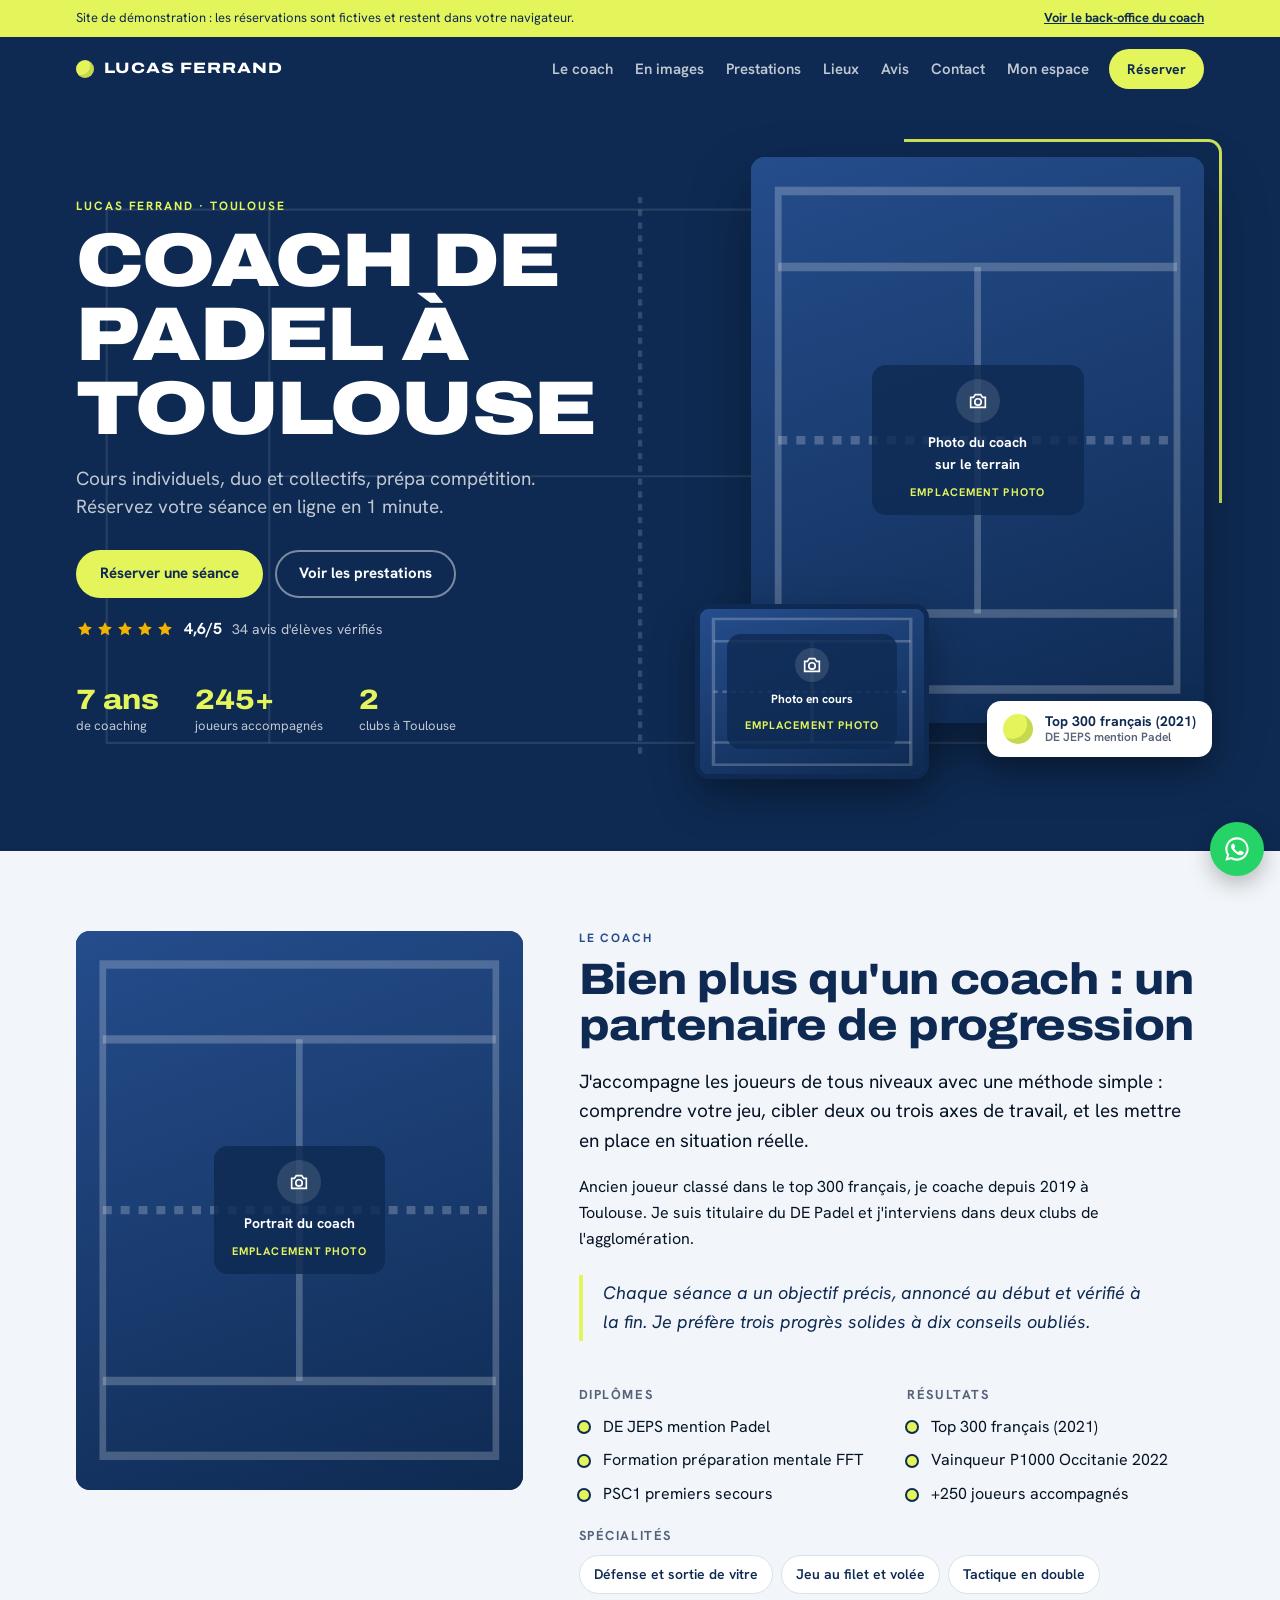
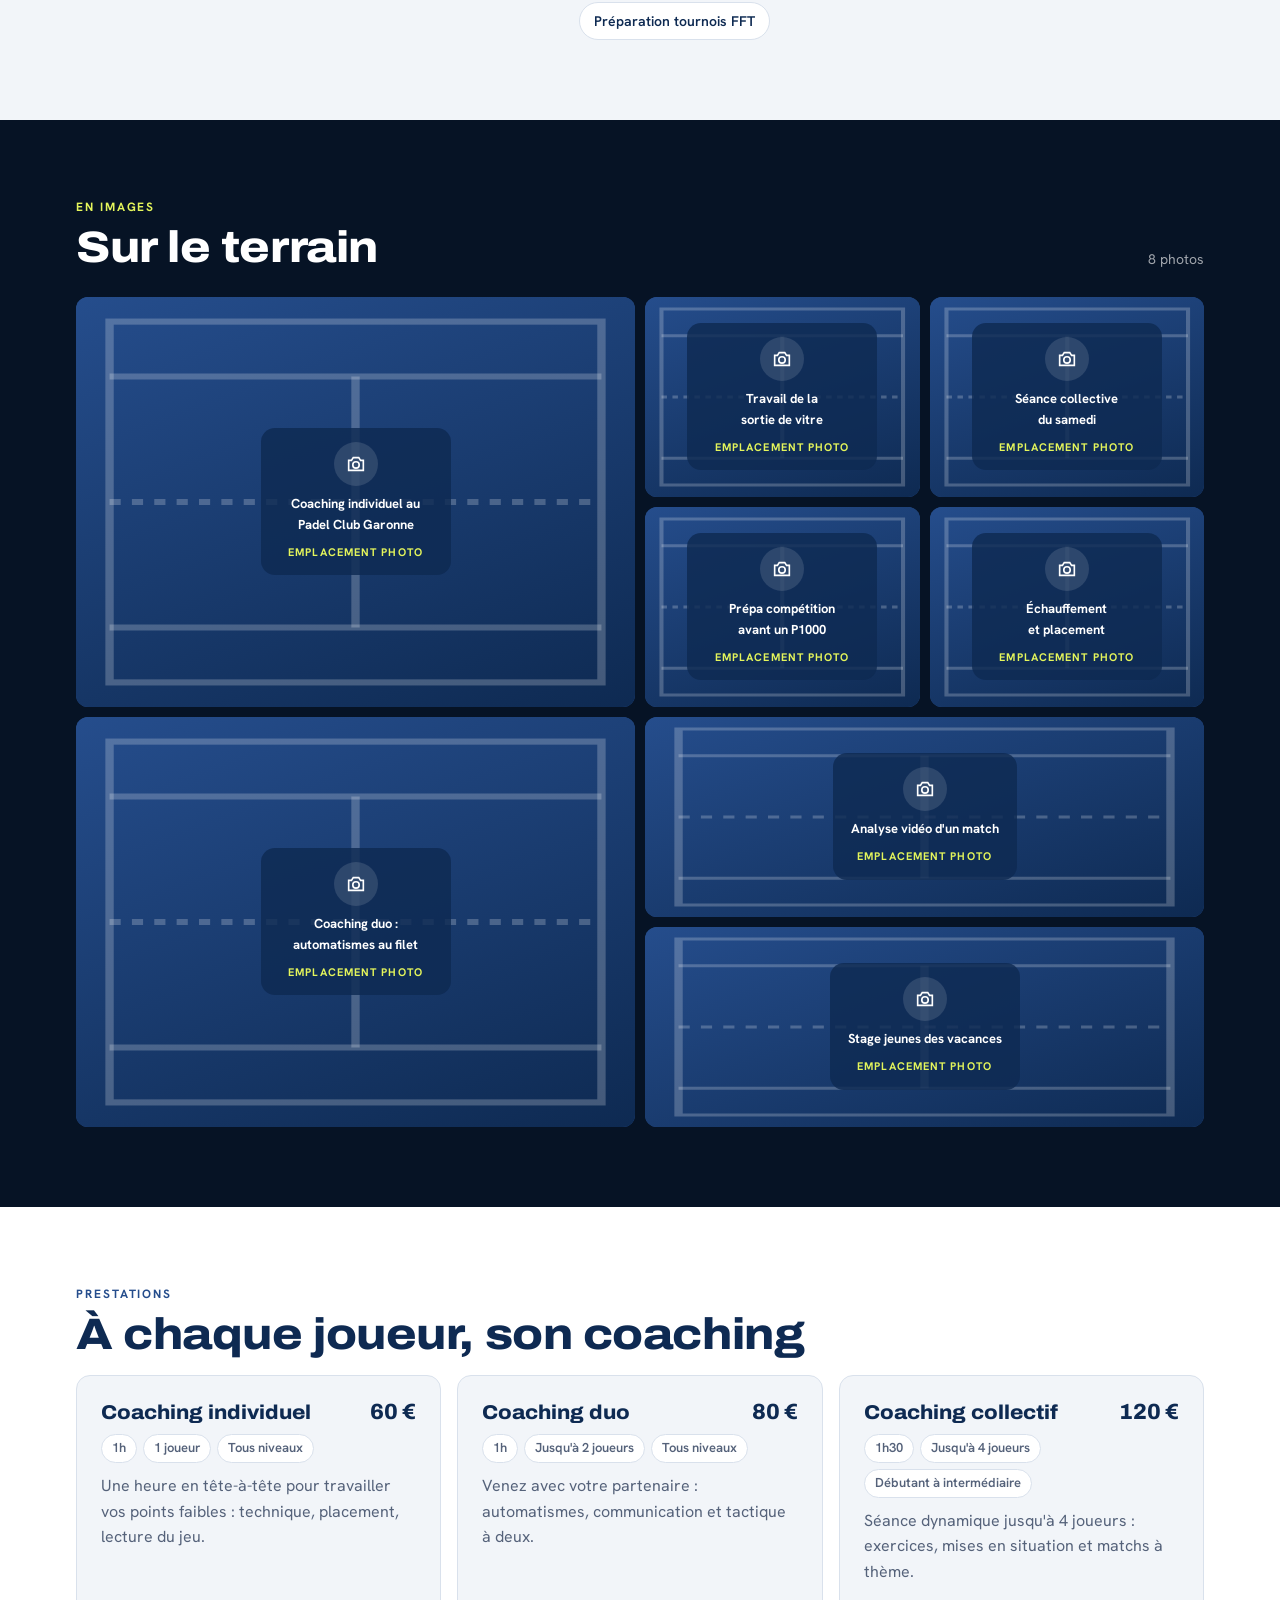
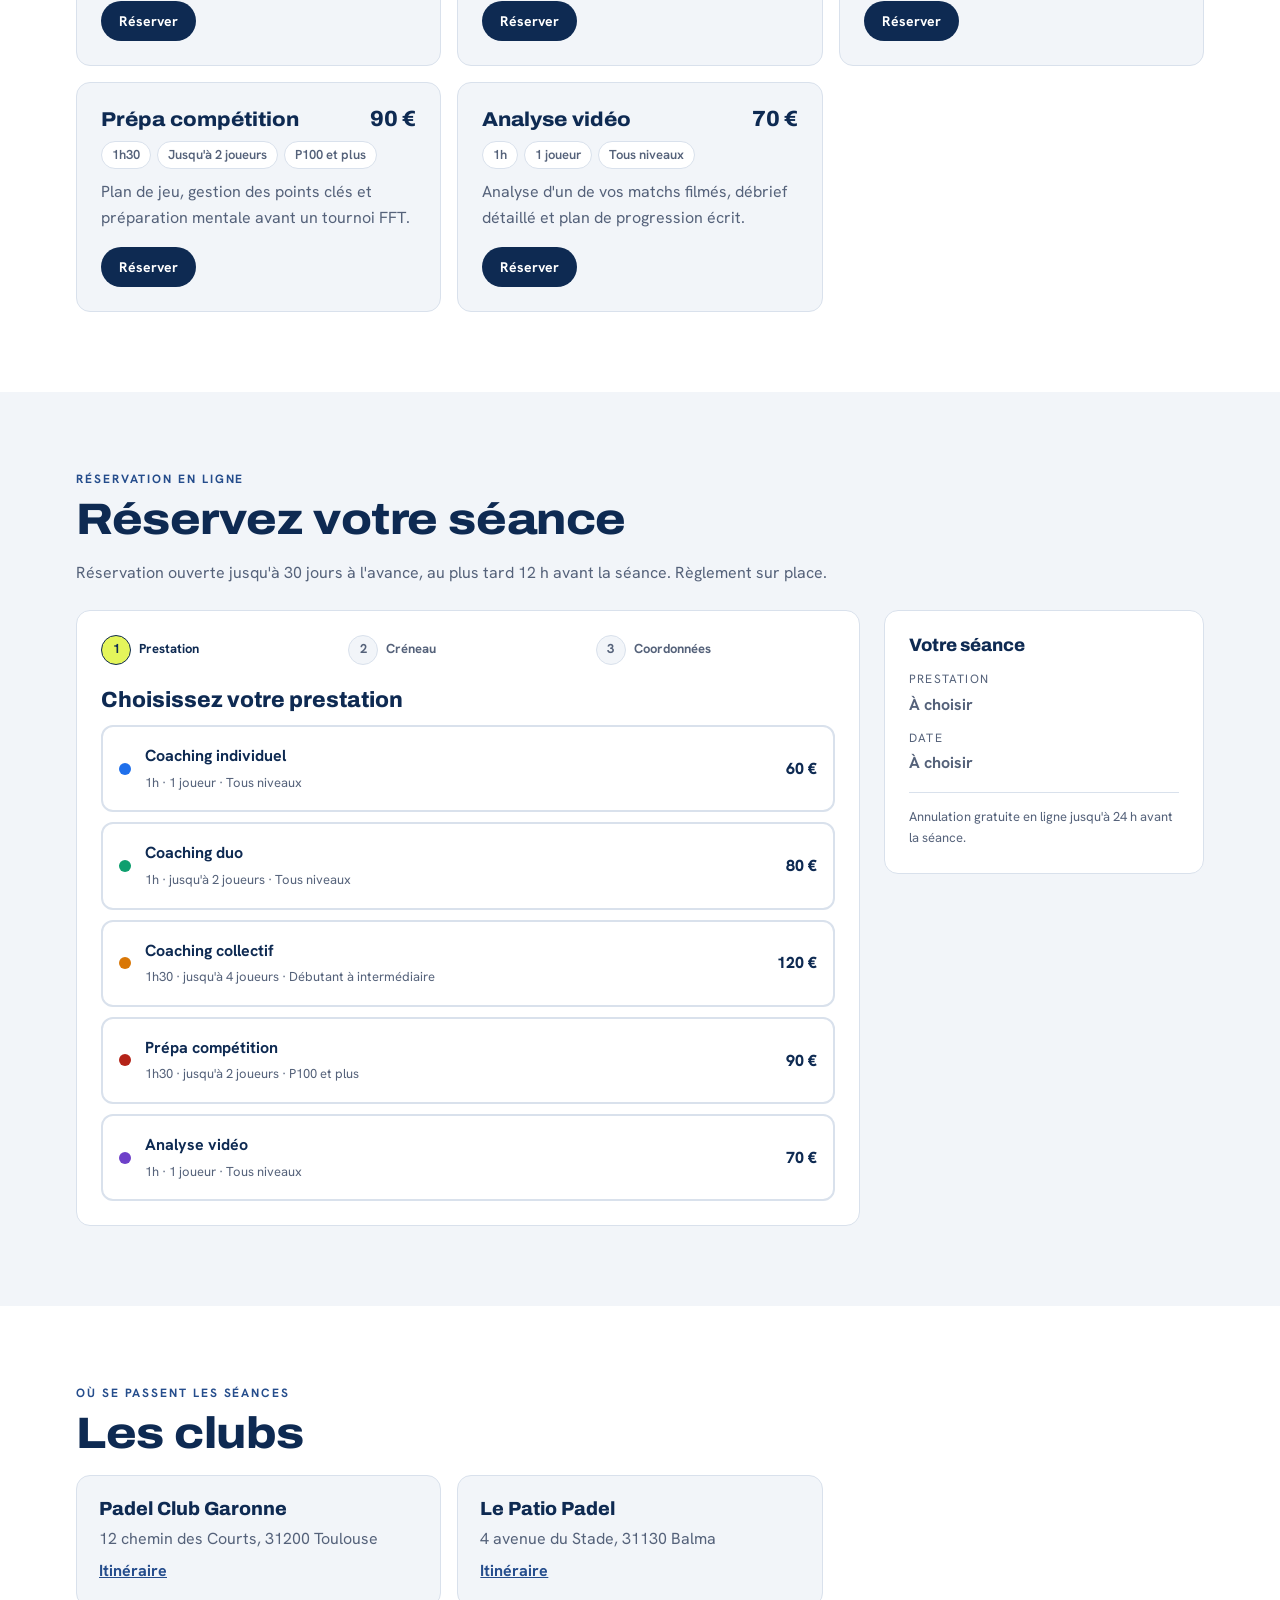
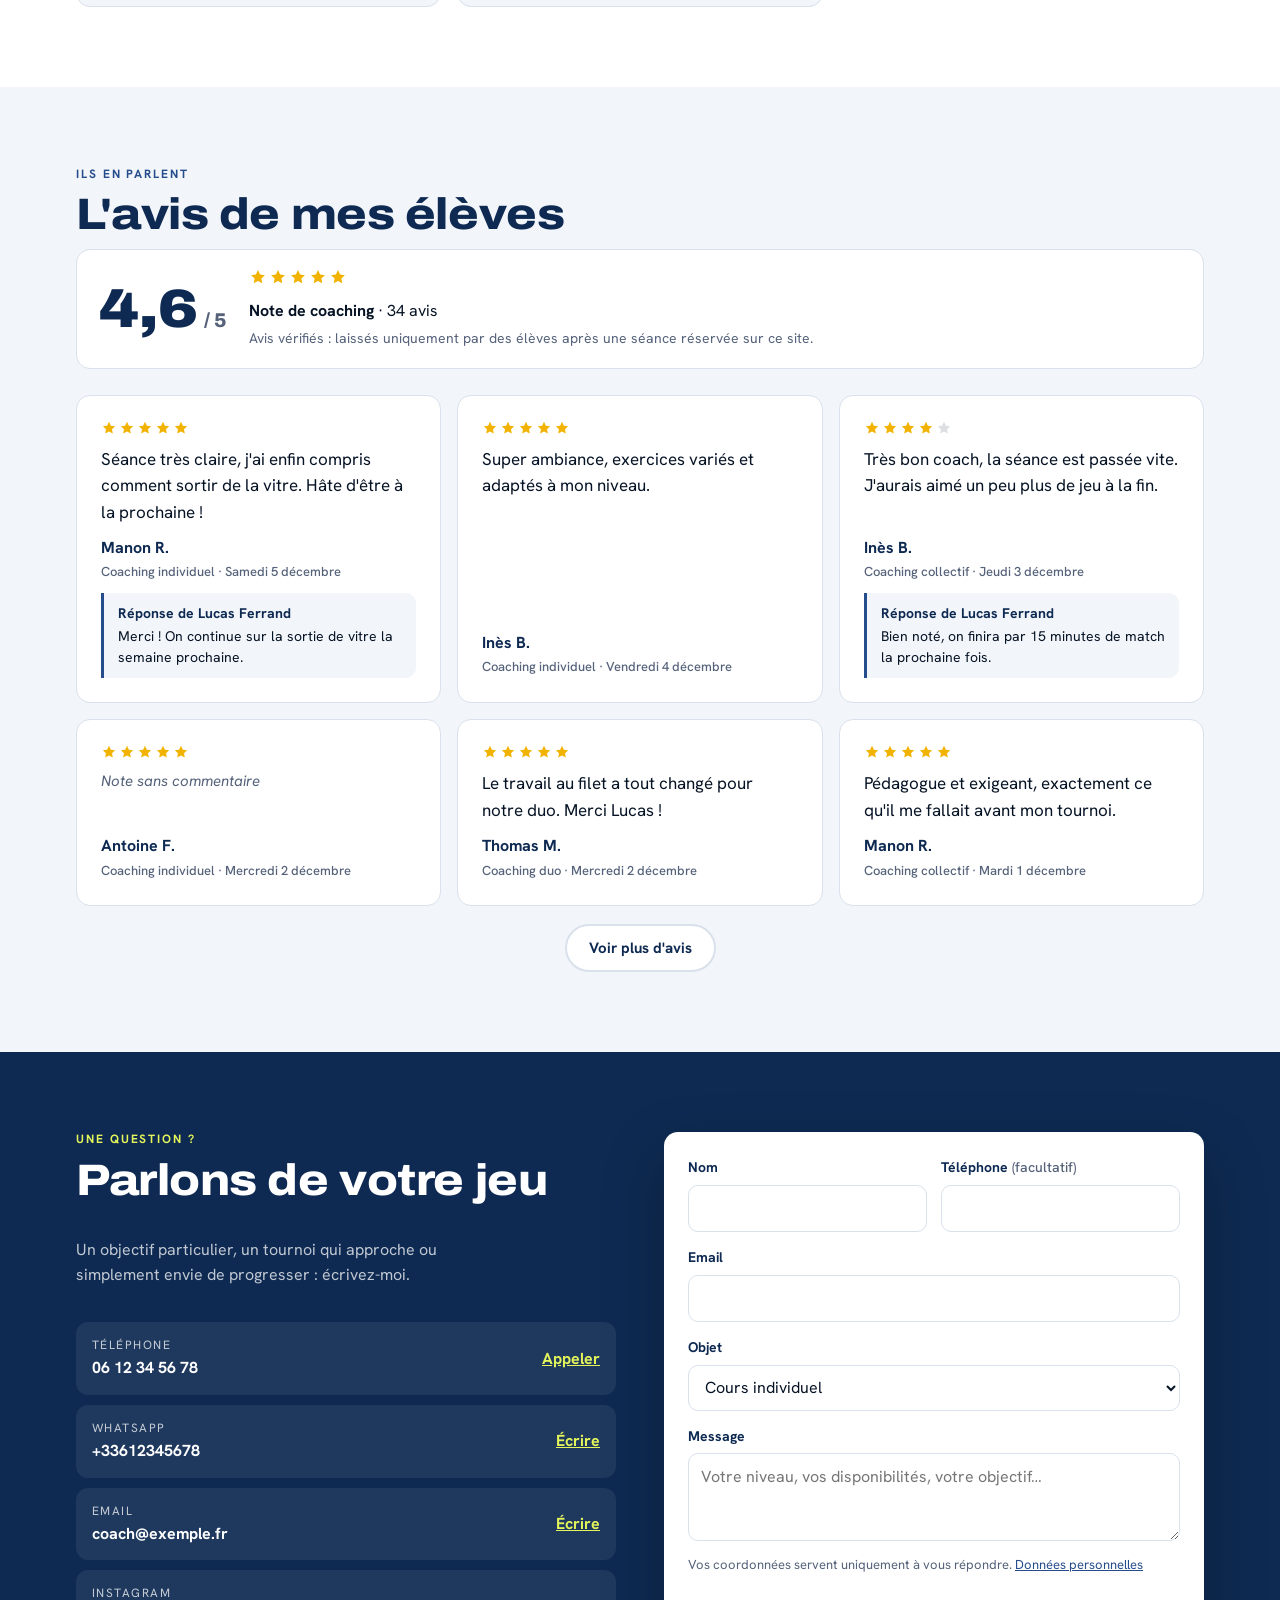
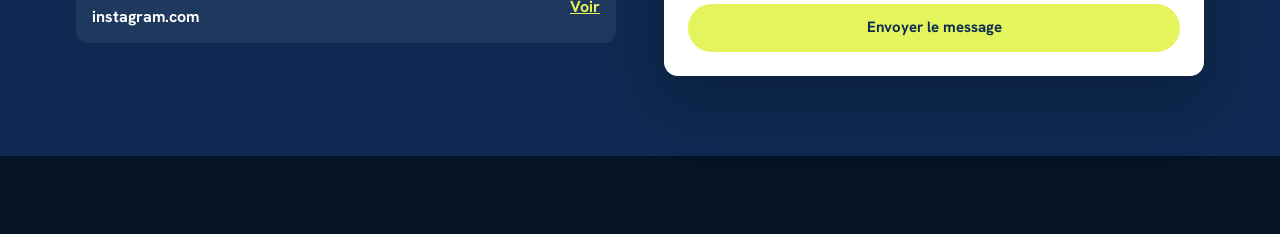
==== commit 05ef2941: "Logo du club, liens légaux sur toutes les pages, photo annuaire Co-Authored-By: Claude Sonnet 5.5 <n" ====
--- a/index.html
+++ b/index.html
@@ -30,7 +30,7 @@
 <link rel="preconnect" href="https://fonts.googleapis.com">
 <link rel="preconnect" href="https://fonts.gstatic.com" crossorigin>
 <link id="font-link" rel="stylesheet" href="https://fonts.googleapis.com/css2?family=Archivo:wdth,wght@62..125,400..900&family=Hanken+Grotesk:wght@400;500;600;700&display=swap">
-<link rel="stylesheet" href="assets/site.css?v=mw6legot">
+<link rel="stylesheet" href="assets/site.css?v=mw7knqv8">
 </head>
 <body>
 <div id="demo-ribbon" class="demo-ribbon" hidden>
@@ -193,6 +193,7 @@
     <span id="footer-name"></span>
     <a href="conditions.html" data-keep-slug>Conditions de réservation</a>
     <a href="conditions.html#mentions" data-keep-slug>Mentions légales</a>
+    <a href="conditions.html#donnees" data-keep-slug>Politique de confidentialité</a>
     <a href="admin/" rel="nofollow">Espace coach</a>
     <a class="pcw-badge footer__made" id="pcw-badge" href="https://pcwpadel.fr/" target="_blank" rel="noopener">
       <img class="pcw-badge__mark pcw-badge__mark--on-light" src="assets/brand/pcw-glyph-on-light.svg" alt="" width="18" height="22">
@@ -217,12 +218,12 @@
     <svg viewBox="0 0 24 24" aria-hidden="true"><path d="m9 6 6 6-6 6"/></svg></button>
 </div>
 
-<script src="assets/config.js?v=mw6legot"></script>
-<script src="assets/core.js?v=mw6legot"></script>
-<script src="assets/demo-data.js?v=mw6legot"></script>
-<script src="assets/api.js?v=mw6legot"></script>
-<script src="assets/site.js?v=mw6legot"></script>
-<script src="assets/site-extras.js?v=mw6legot"></script>
-<script src="assets/motion.js?v=mw6legot" defer></script>
+<script src="assets/config.js?v=mw7knqv8"></script>
+<script src="assets/core.js?v=mw7knqv8"></script>
+<script src="assets/demo-data.js?v=mw7knqv8"></script>
+<script src="assets/api.js?v=mw7knqv8"></script>
+<script src="assets/site.js?v=mw7knqv8"></script>
+<script src="assets/site-extras.js?v=mw7knqv8"></script>
+<script src="assets/motion.js?v=mw7knqv8" defer></script>
 </body>
 </html>
--- a/assets/site.css
+++ b/assets/site.css
@@ -282,6 +282,7 @@
 /* ------------------------------------------------------------ locations --- */
 .locations { display: grid; grid-template-columns: repeat(auto-fill, minmax(min(100%, 300px), 1fr)); gap: 16px; }
 .loc { padding: 22px; border-radius: var(--r); border: 1px solid var(--line); background: var(--surface); display: grid; gap: 6px; }
+.loc__logo { display: block; max-width: 160px; max-height: 64px; width: auto; height: auto; object-fit: contain; justify-self: start; margin-bottom: 6px; }
 .loc h3 { margin: 0; font: 800 19px/1.2 var(--f-display); color: var(--brand); }
 .loc p { margin: 0; color: var(--muted); }
 .loc a { font-weight: 700; color: var(--brand-2); }
@@ -331,6 +332,7 @@
 .footer { background: var(--ink); color: rgba(255, 255, 255, .7); font-size: 14px; padding-bottom: calc(env(safe-area-inset-bottom, 0px) + 80px); }
 .footer__in { display: flex; flex-wrap: wrap; gap: 8px 24px; padding-block: 22px; }
 .footer__made { margin-left: auto; }
+.footer--legal { margin-top: 48px; padding-bottom: calc(env(safe-area-inset-bottom, 0px) + 22px); }
 .footer a { color: inherit; }
 
 /* ------------------------------------------------------- formulaire de contact --- */
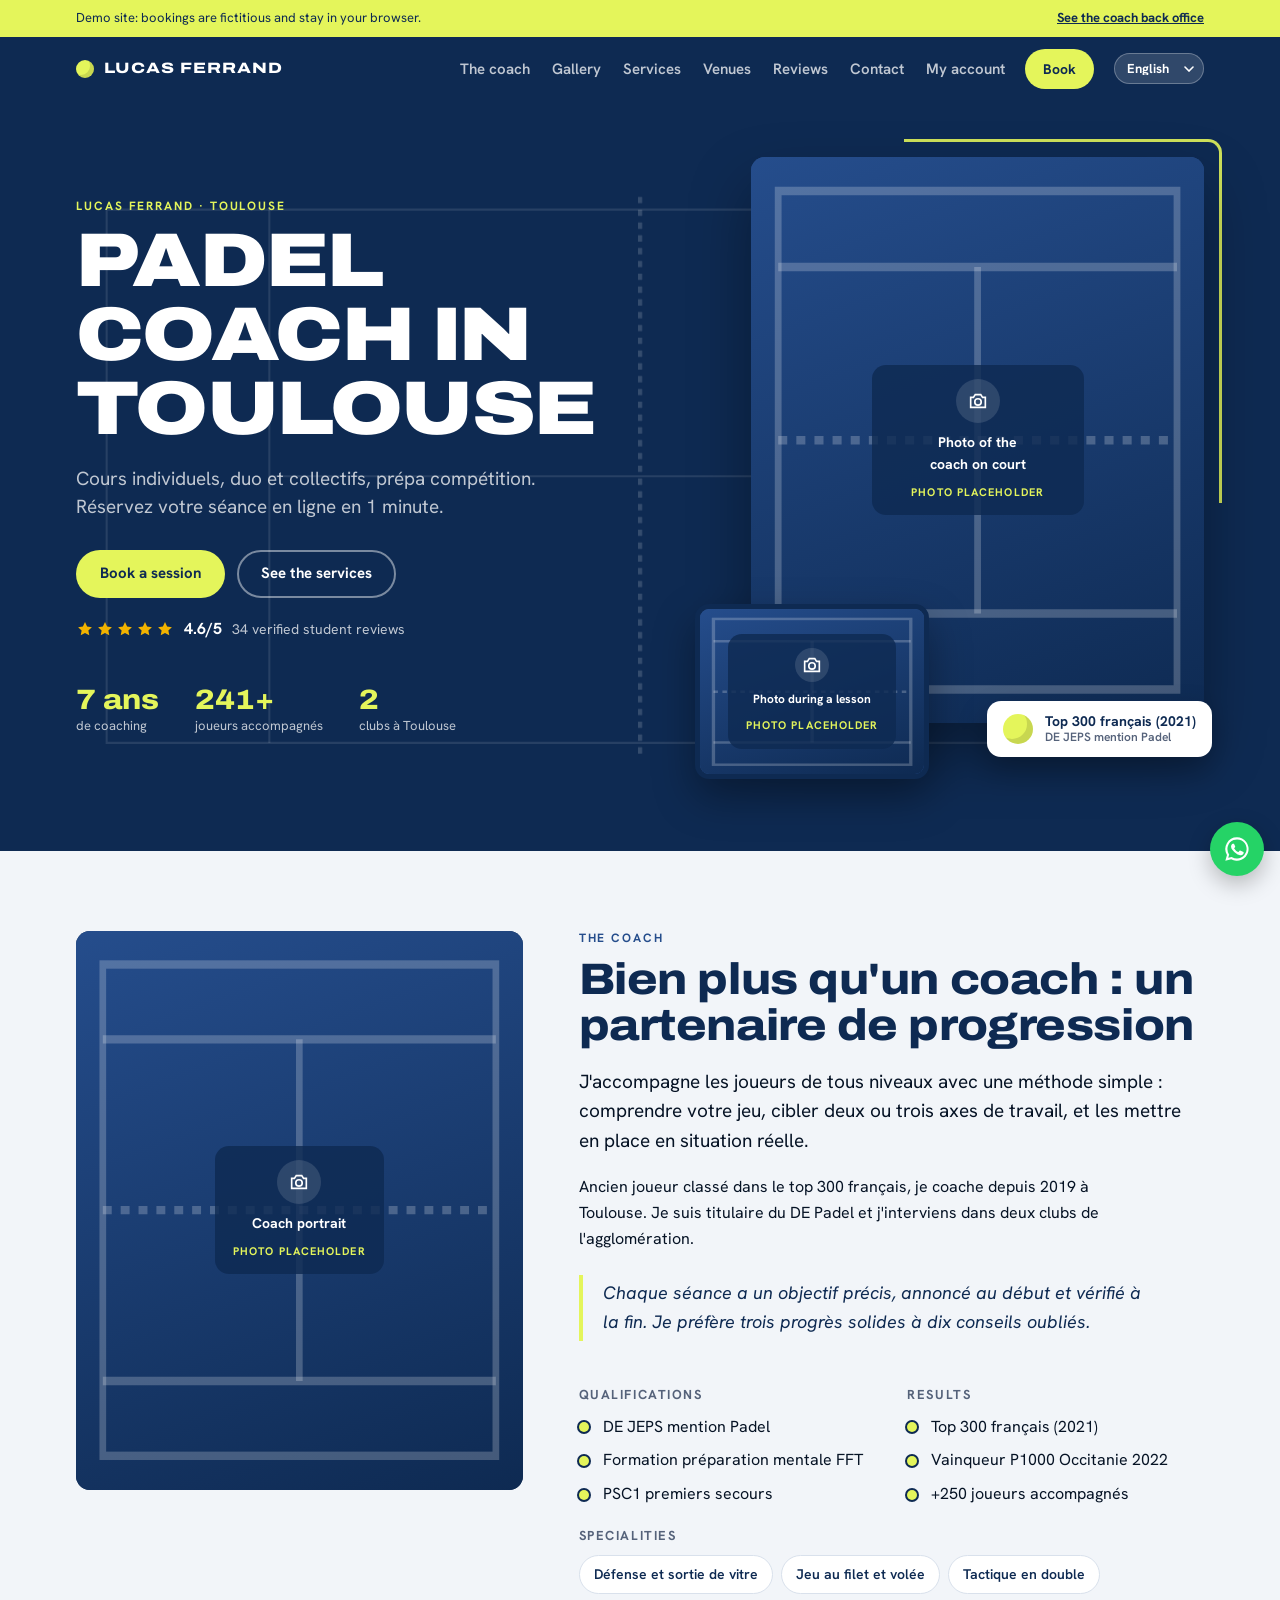
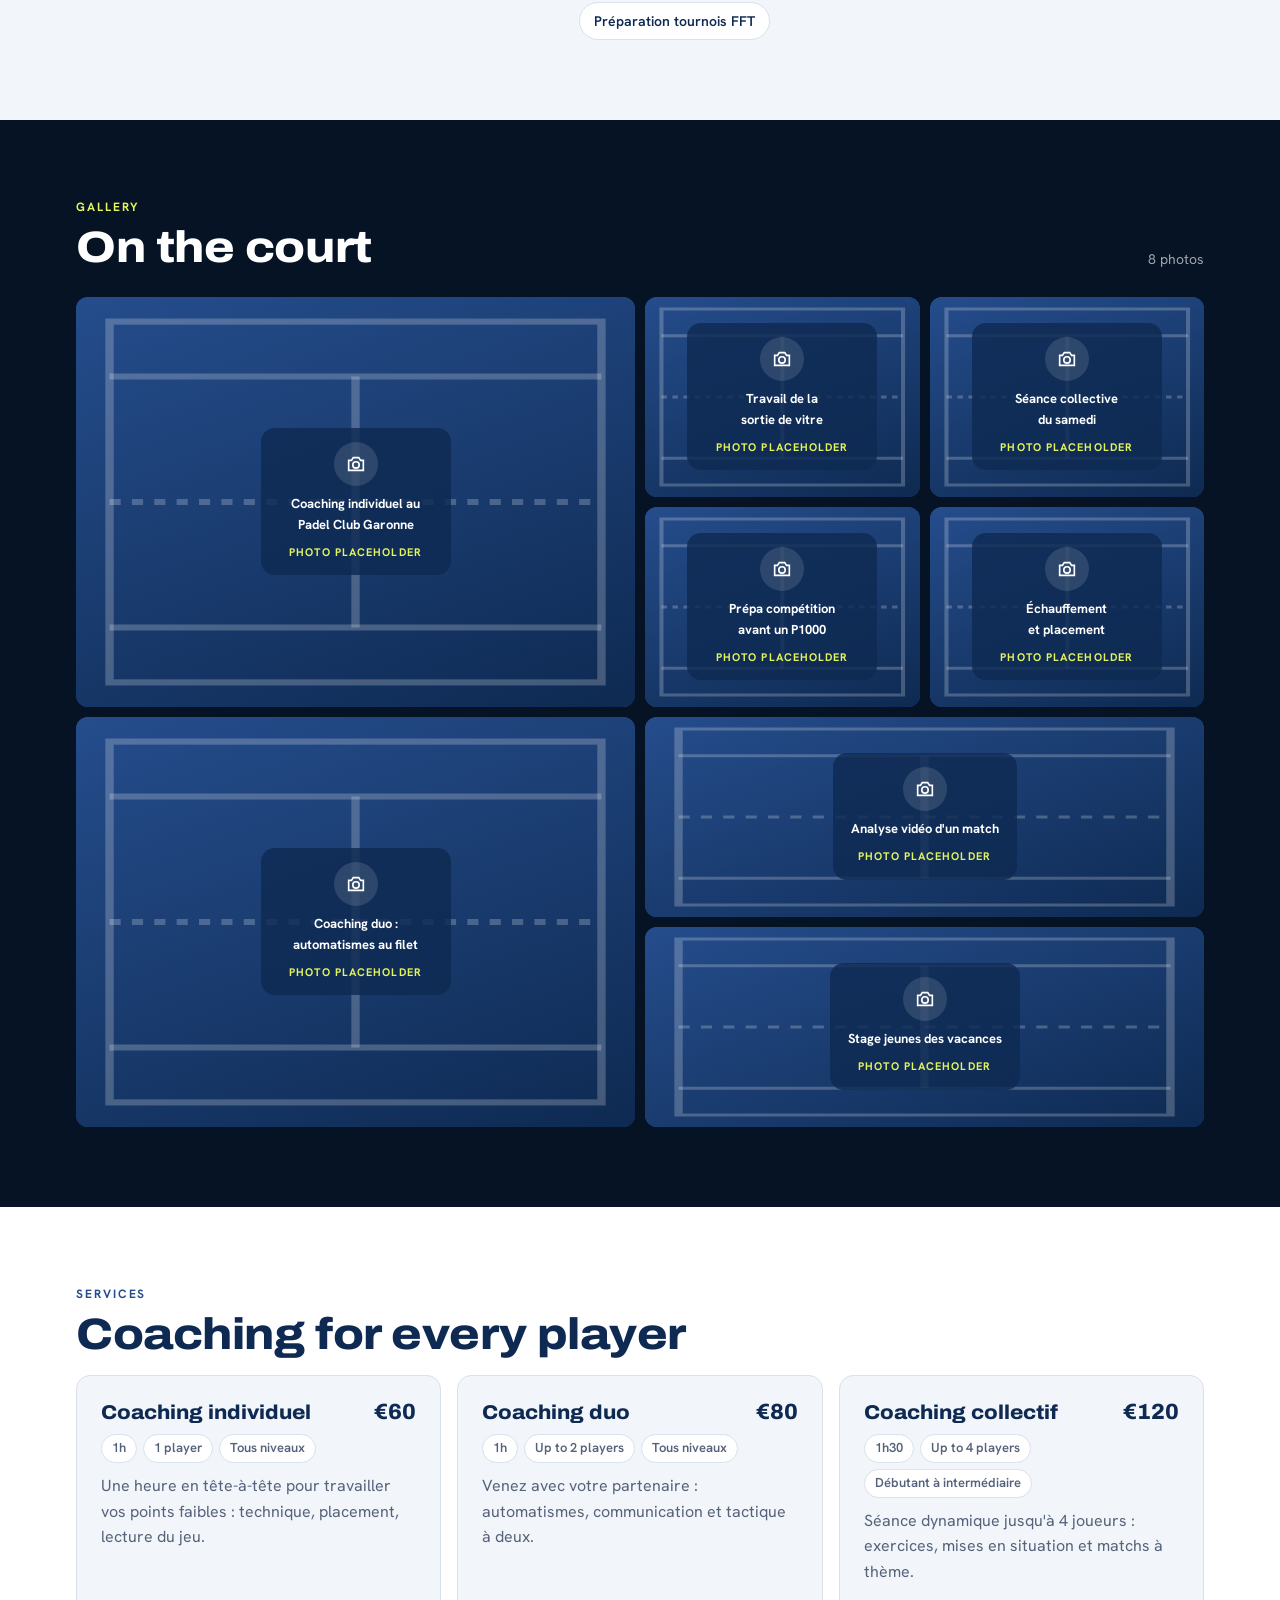
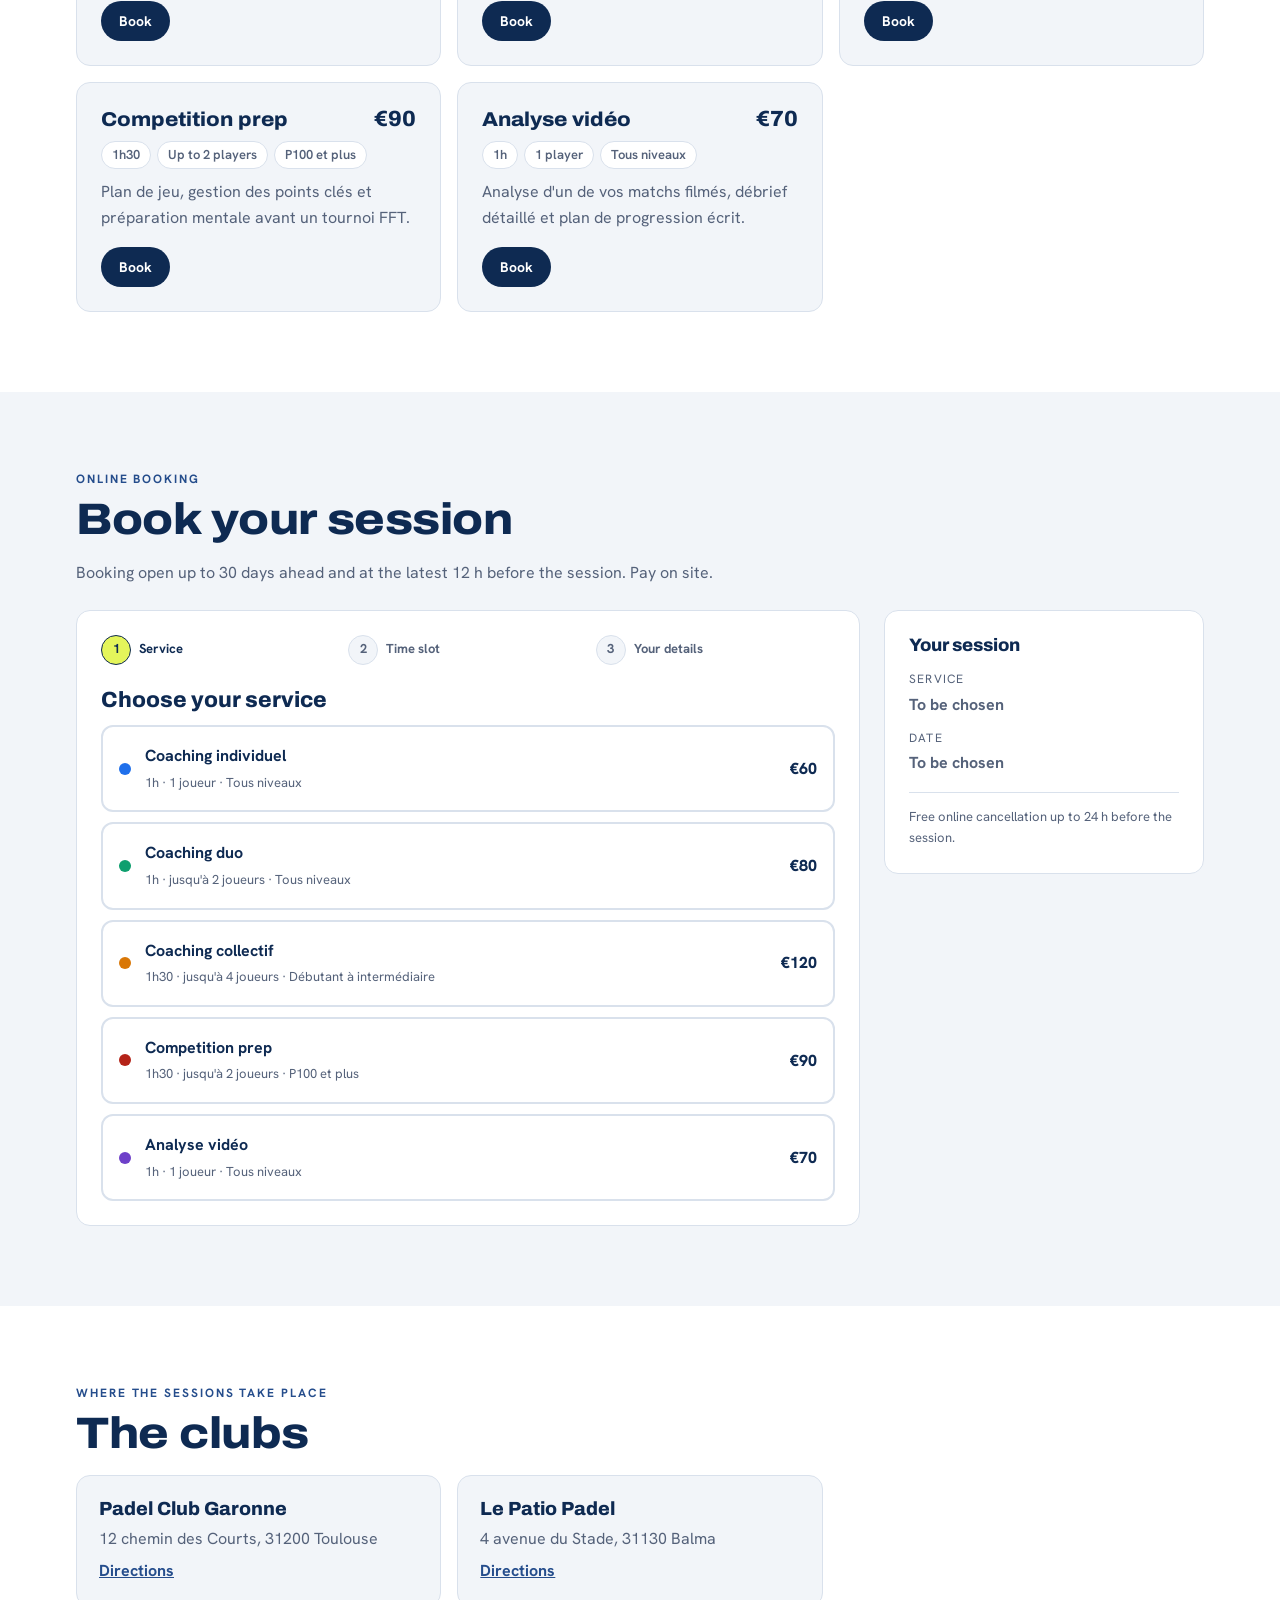
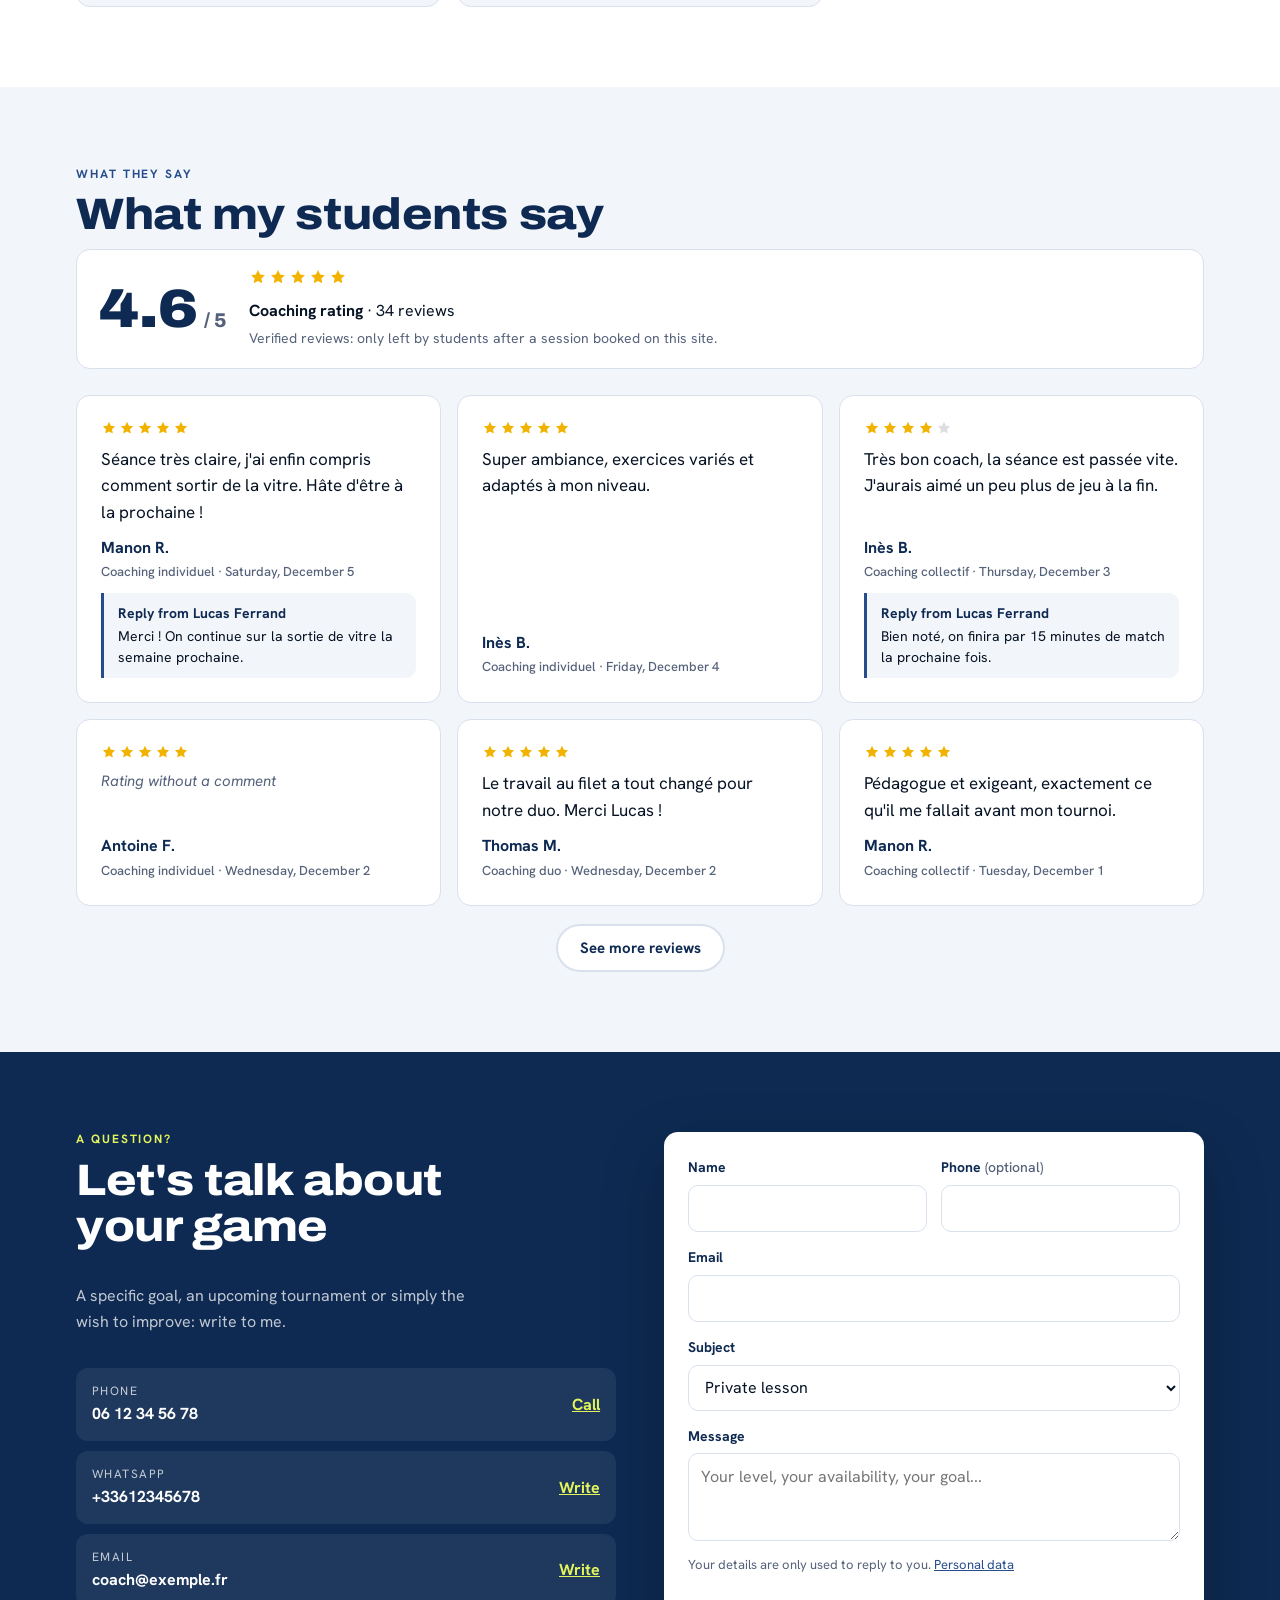
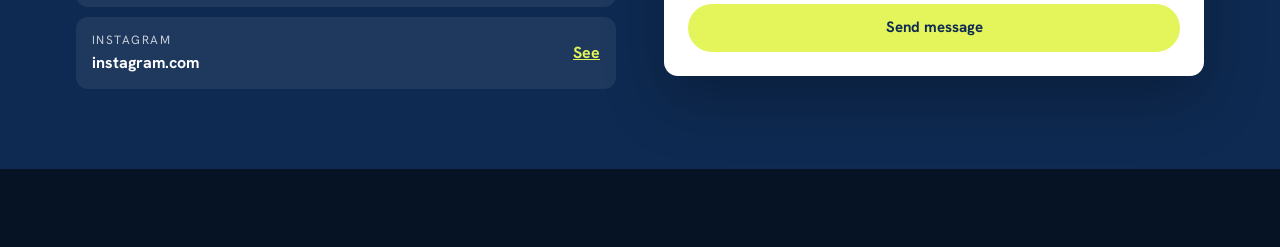
==== commit 6fa88056: "Sites multilingues : français, espagnol, anglais (sélecteur de langue, emails dans la langue du joue" ====
--- a/index.html
+++ b/index.html
@@ -30,7 +30,7 @@
 <link rel="preconnect" href="https://fonts.googleapis.com">
 <link rel="preconnect" href="https://fonts.gstatic.com" crossorigin>
 <link id="font-link" rel="stylesheet" href="https://fonts.googleapis.com/css2?family=Archivo:wdth,wght@62..125,400..900&family=Hanken+Grotesk:wght@400;500;600;700&display=swap">
-<link rel="stylesheet" href="assets/site.css?v=mw7knqv8">
+<link rel="stylesheet" href="assets/site.css?v=mw92o81m">
 </head>
 <body>
 <div id="demo-ribbon" class="demo-ribbon" hidden>
@@ -218,12 +218,13 @@
     <svg viewBox="0 0 24 24" aria-hidden="true"><path d="m9 6 6 6-6 6"/></svg></button>
 </div>
 
-<script src="assets/config.js?v=mw7knqv8"></script>
-<script src="assets/core.js?v=mw7knqv8"></script>
-<script src="assets/demo-data.js?v=mw7knqv8"></script>
-<script src="assets/api.js?v=mw7knqv8"></script>
-<script src="assets/site.js?v=mw7knqv8"></script>
-<script src="assets/site-extras.js?v=mw7knqv8"></script>
-<script src="assets/motion.js?v=mw7knqv8" defer></script>
+<script src="assets/config.js?v=mw92o81m"></script>
+<script src="assets/i18n.js?v=mw92o81m"></script>
+<script src="assets/core.js?v=mw92o81m"></script>
+<script src="assets/demo-data.js?v=mw92o81m"></script>
+<script src="assets/api.js?v=mw92o81m"></script>
+<script src="assets/site.js?v=mw92o81m"></script>
+<script src="assets/site-extras.js?v=mw92o81m"></script>
+<script src="assets/motion.js?v=mw92o81m" defer></script>
 </body>
 </html>
--- a/assets/site.css
+++ b/assets/site.css
@@ -550,3 +550,8 @@
 }
 .btn__ripple { position: absolute; z-index: -1; border-radius: 50%; background: rgba(255, 255, 255, .5); transform: scale(0); animation: mo-ripple .65s ease-out forwards; pointer-events: none; }
 @keyframes mo-ripple { to { transform: scale(1); opacity: 0; } }
+
+/* Sélecteur de langue (en-tête) */
+.langsw { margin-left: auto; appearance: none; -webkit-appearance: none; background: rgba(255, 255, 255, .14) url("data:image/svg+xml,%3Csvg xmlns='http://www.w3.org/2000/svg' width='10' height='6' viewBox='0 0 10 6'%3E%3Cpath d='M1 1l4 4 4-4' fill='none' stroke='%23fff' stroke-width='1.6' stroke-linecap='round'/%3E%3C/svg%3E") no-repeat right 9px center; color: inherit; border: 1px solid rgba(255, 255, 255, .28); border-radius: 999px; font: 700 13px/1 var(--f-body, inherit); padding: 8px 26px 8px 12px; cursor: pointer; }
+.langsw option { color: #0E1B2C; }
+.topbar .btn ~ .langsw, .topbar .burger ~ .langsw { margin-left: 0; }
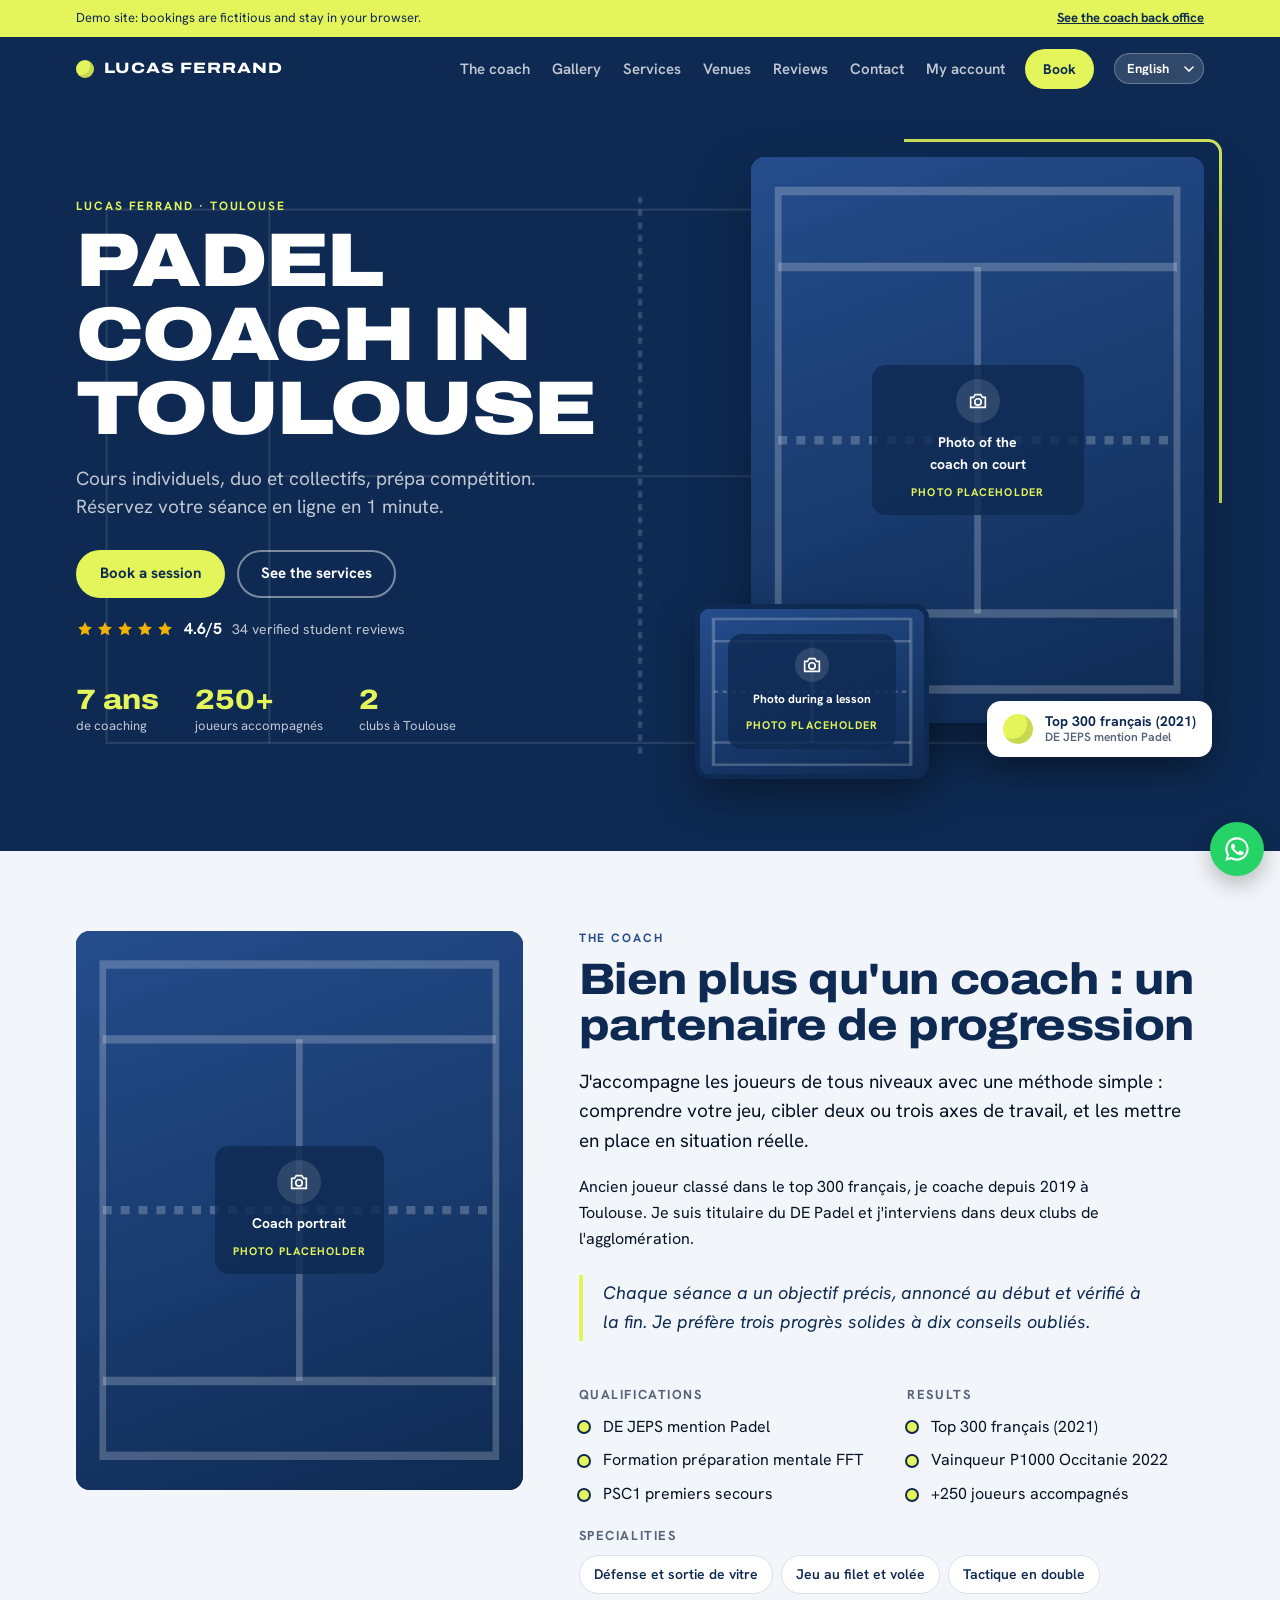
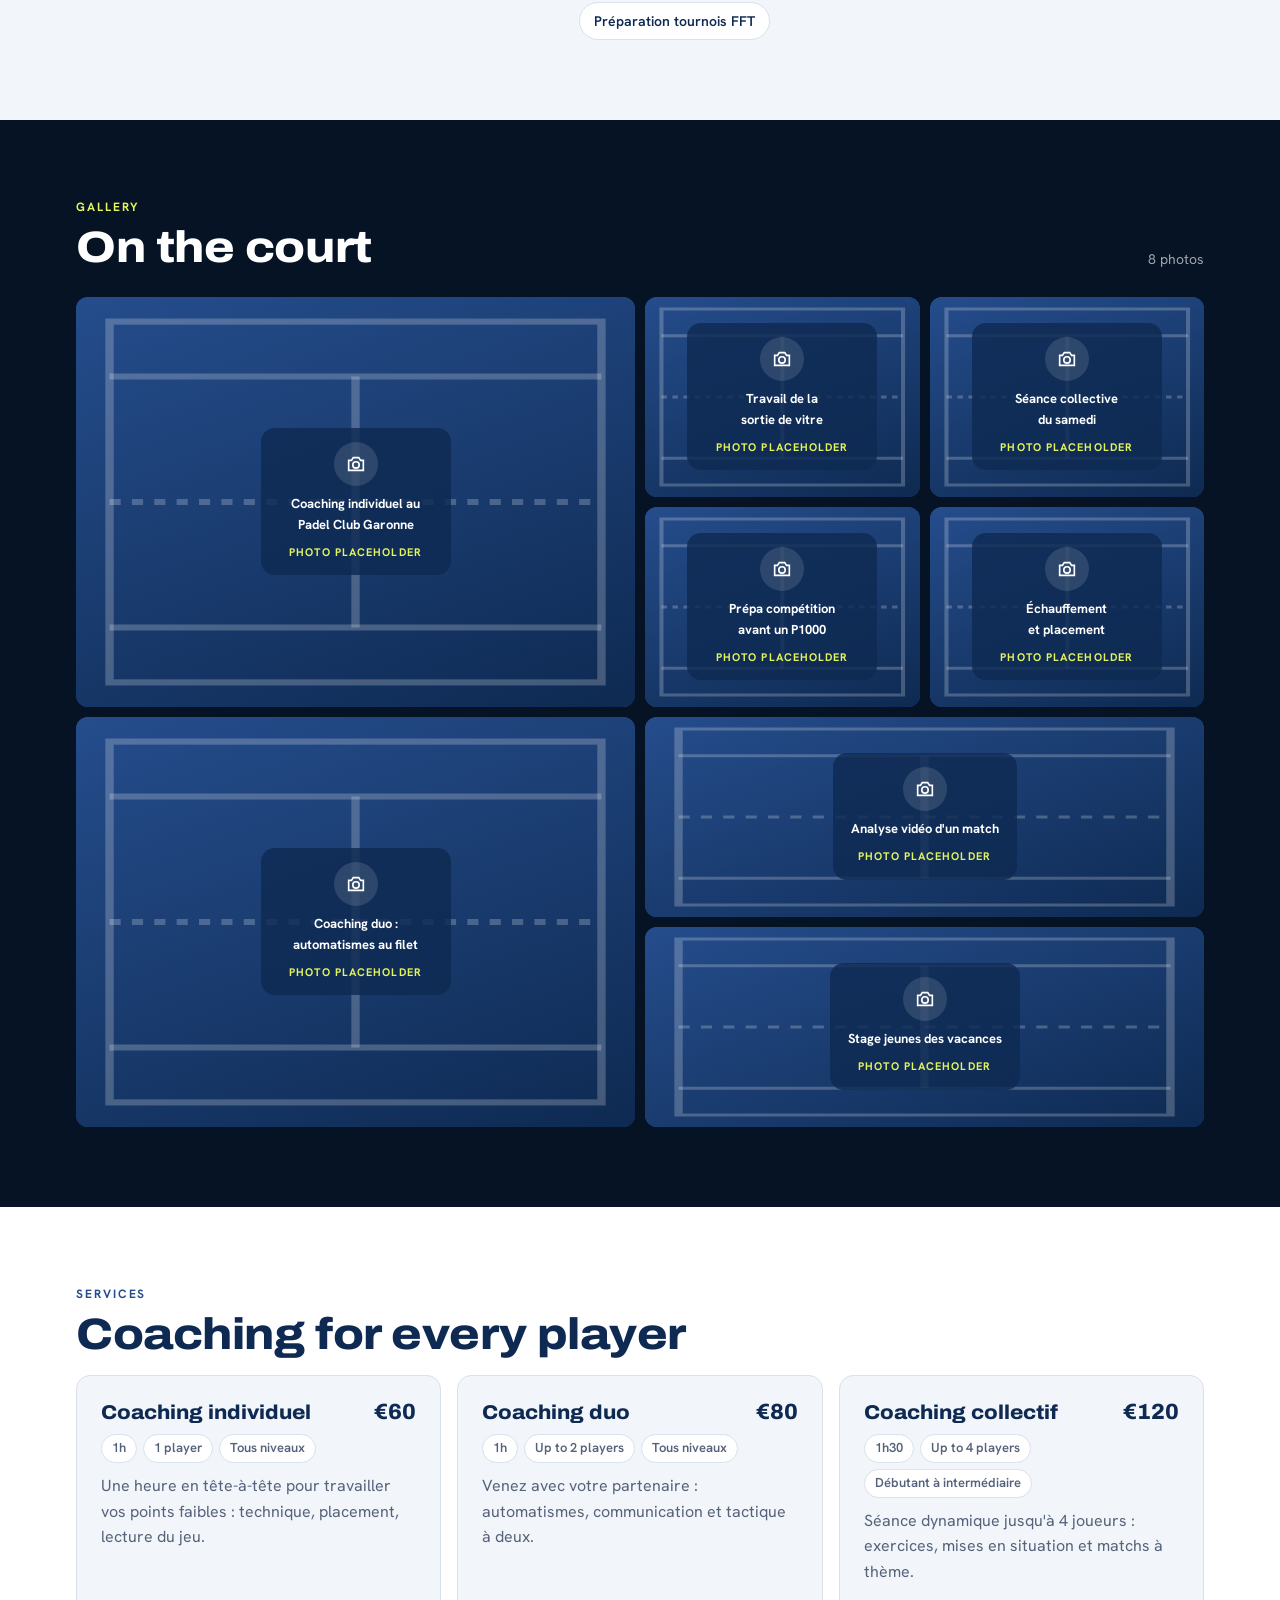
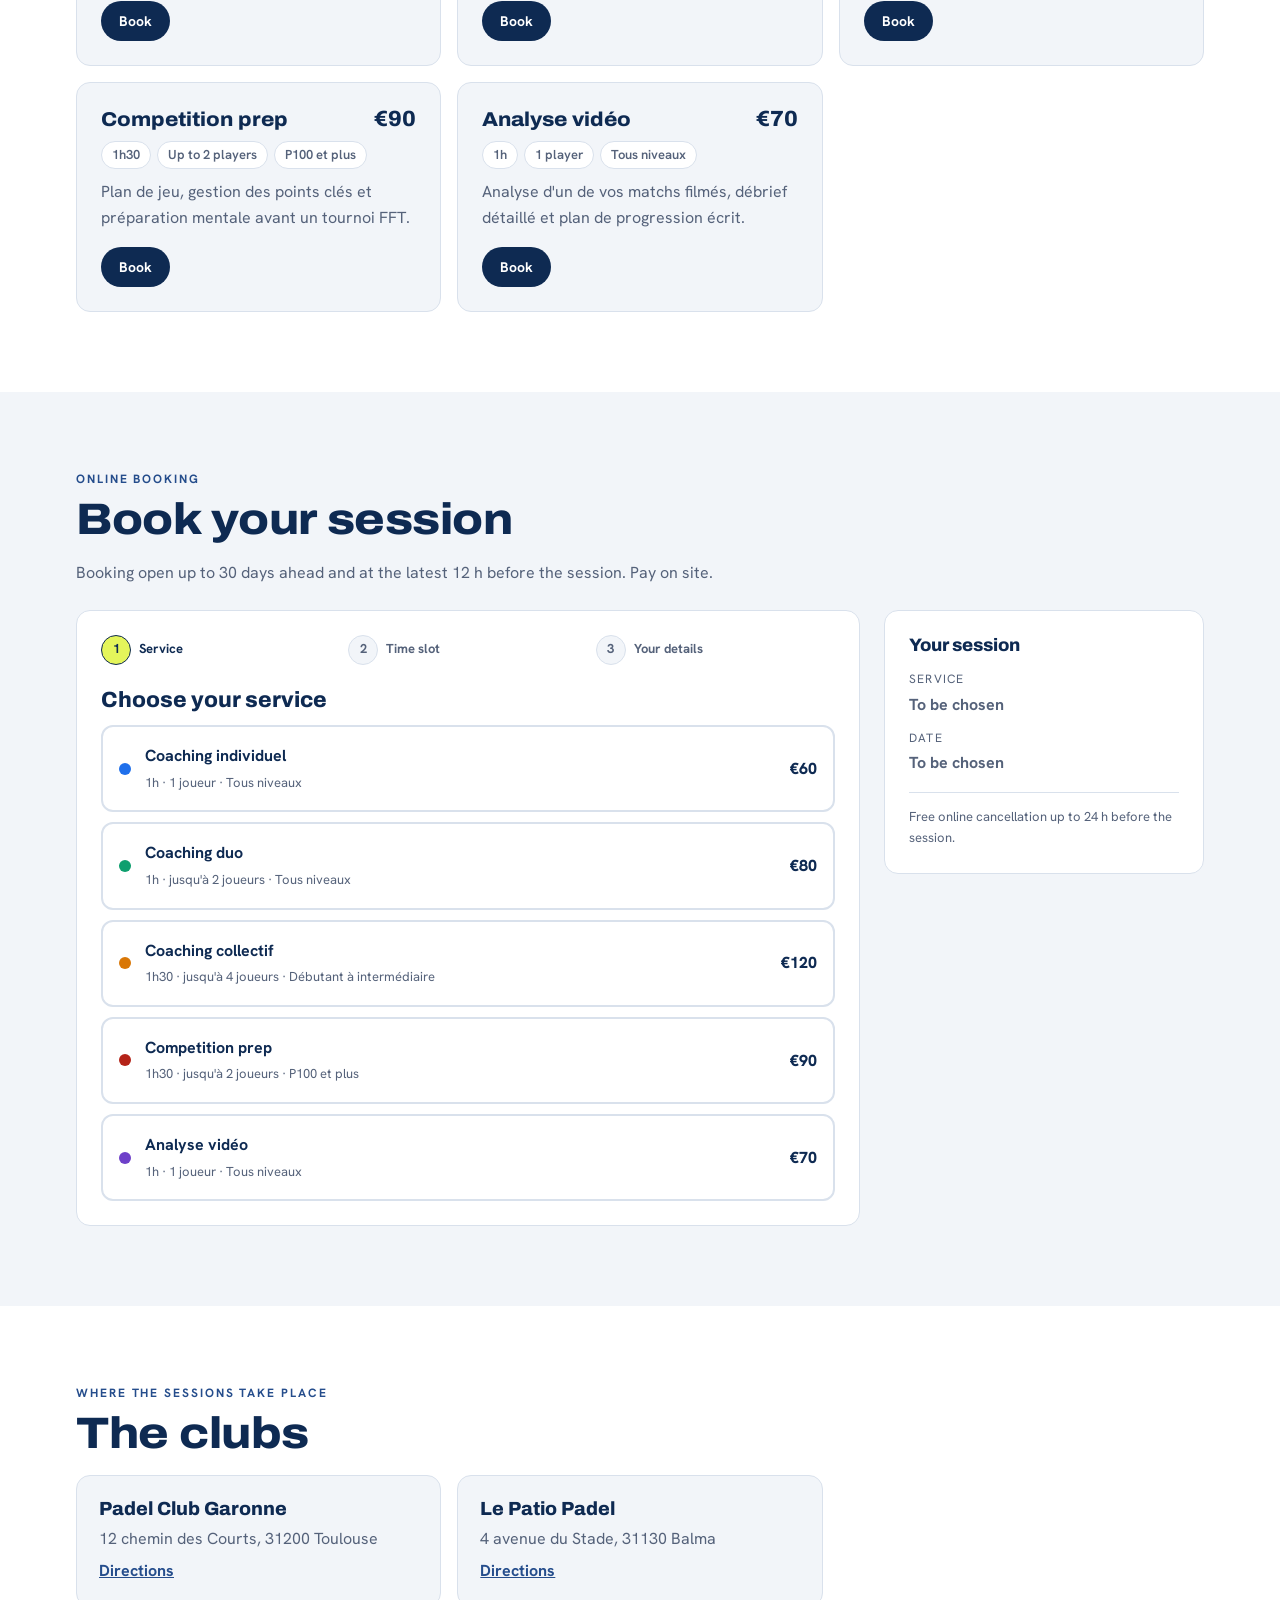
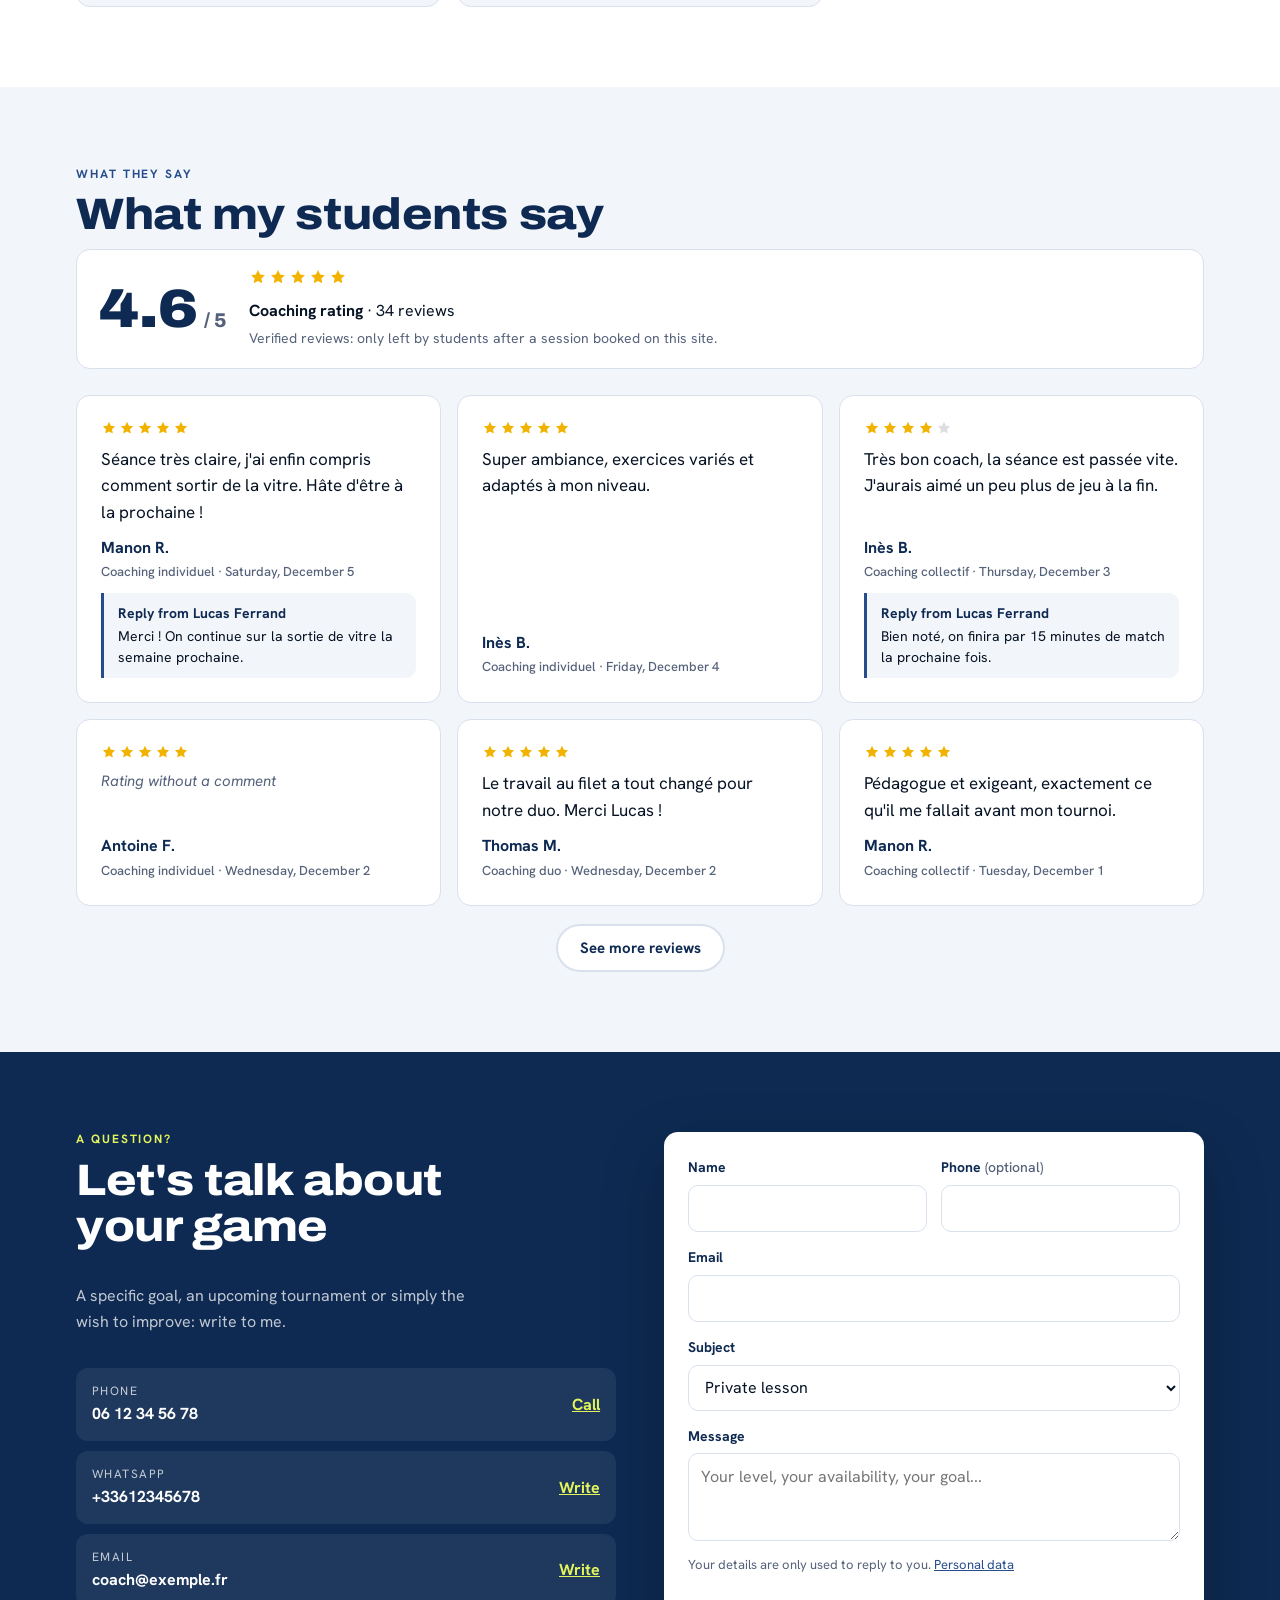
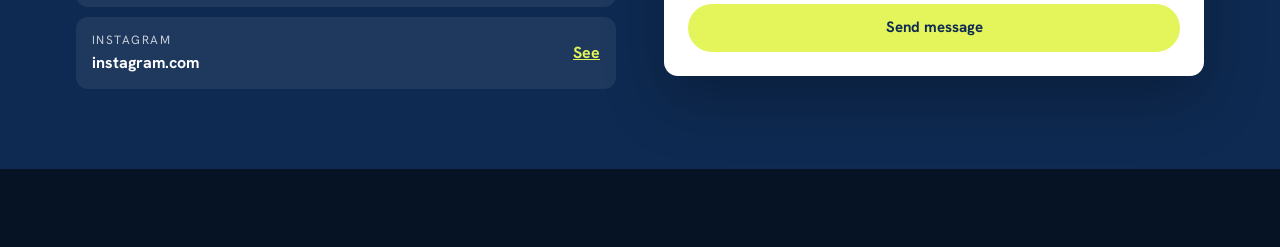
==== commit 45d43568: "Back-office traduit en espagnol et en anglais Co-Authored-By: Claude Sonnet 5.5 <noreply@anthropic.c" ====
--- a/index.html
+++ b/index.html
@@ -30,7 +30,7 @@
 <link rel="preconnect" href="https://fonts.googleapis.com">
 <link rel="preconnect" href="https://fonts.gstatic.com" crossorigin>
 <link id="font-link" rel="stylesheet" href="https://fonts.googleapis.com/css2?family=Archivo:wdth,wght@62..125,400..900&family=Hanken+Grotesk:wght@400;500;600;700&display=swap">
-<link rel="stylesheet" href="assets/site.css?v=mw92o81m">
+<link rel="stylesheet" href="assets/site.css?v=mw93ekan">
 </head>
 <body>
 <div id="demo-ribbon" class="demo-ribbon" hidden>
@@ -218,13 +218,13 @@
     <svg viewBox="0 0 24 24" aria-hidden="true"><path d="m9 6 6 6-6 6"/></svg></button>
 </div>
 
-<script src="assets/config.js?v=mw92o81m"></script>
-<script src="assets/i18n.js?v=mw92o81m"></script>
-<script src="assets/core.js?v=mw92o81m"></script>
-<script src="assets/demo-data.js?v=mw92o81m"></script>
-<script src="assets/api.js?v=mw92o81m"></script>
-<script src="assets/site.js?v=mw92o81m"></script>
-<script src="assets/site-extras.js?v=mw92o81m"></script>
-<script src="assets/motion.js?v=mw92o81m" defer></script>
+<script src="assets/config.js?v=mw93ekan"></script>
+<script src="assets/i18n.js?v=mw93ekan"></script>
+<script src="assets/core.js?v=mw93ekan"></script>
+<script src="assets/demo-data.js?v=mw93ekan"></script>
+<script src="assets/api.js?v=mw93ekan"></script>
+<script src="assets/site.js?v=mw93ekan"></script>
+<script src="assets/site-extras.js?v=mw93ekan"></script>
+<script src="assets/motion.js?v=mw93ekan" defer></script>
 </body>
 </html>
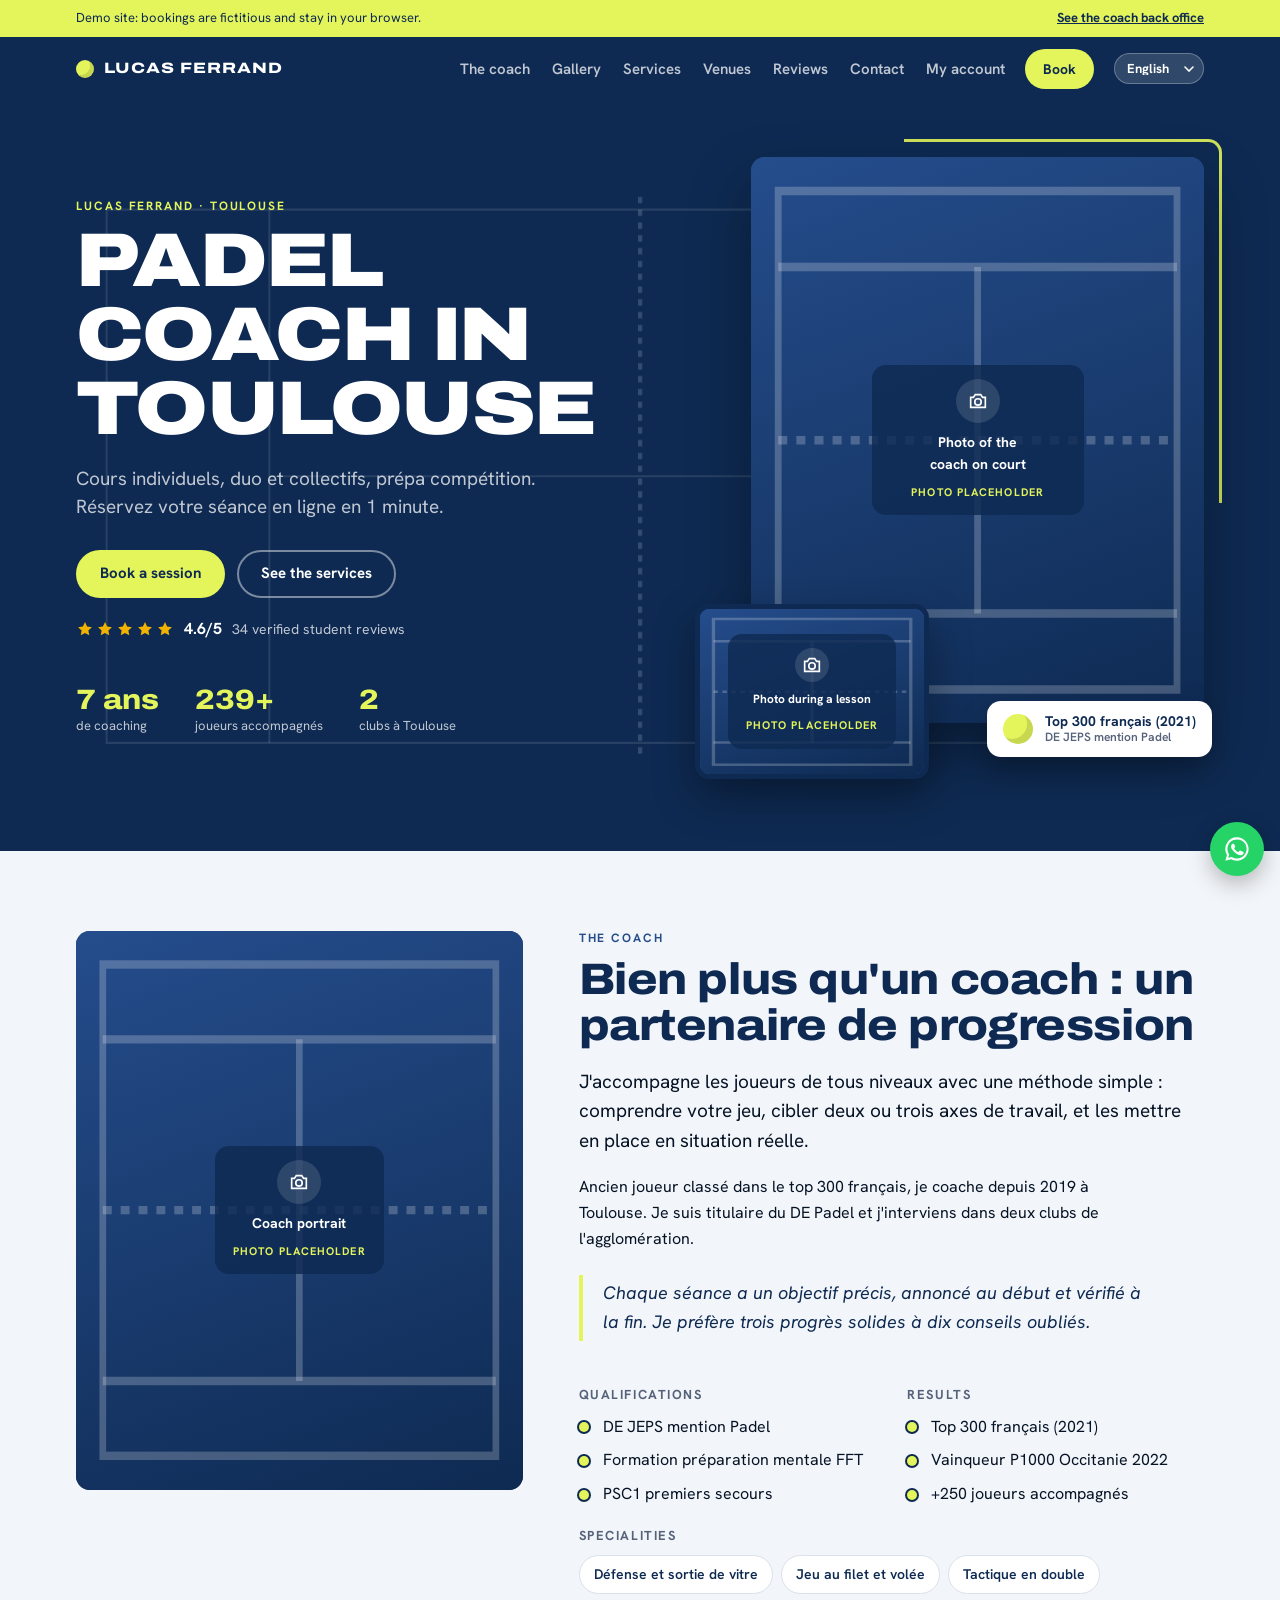
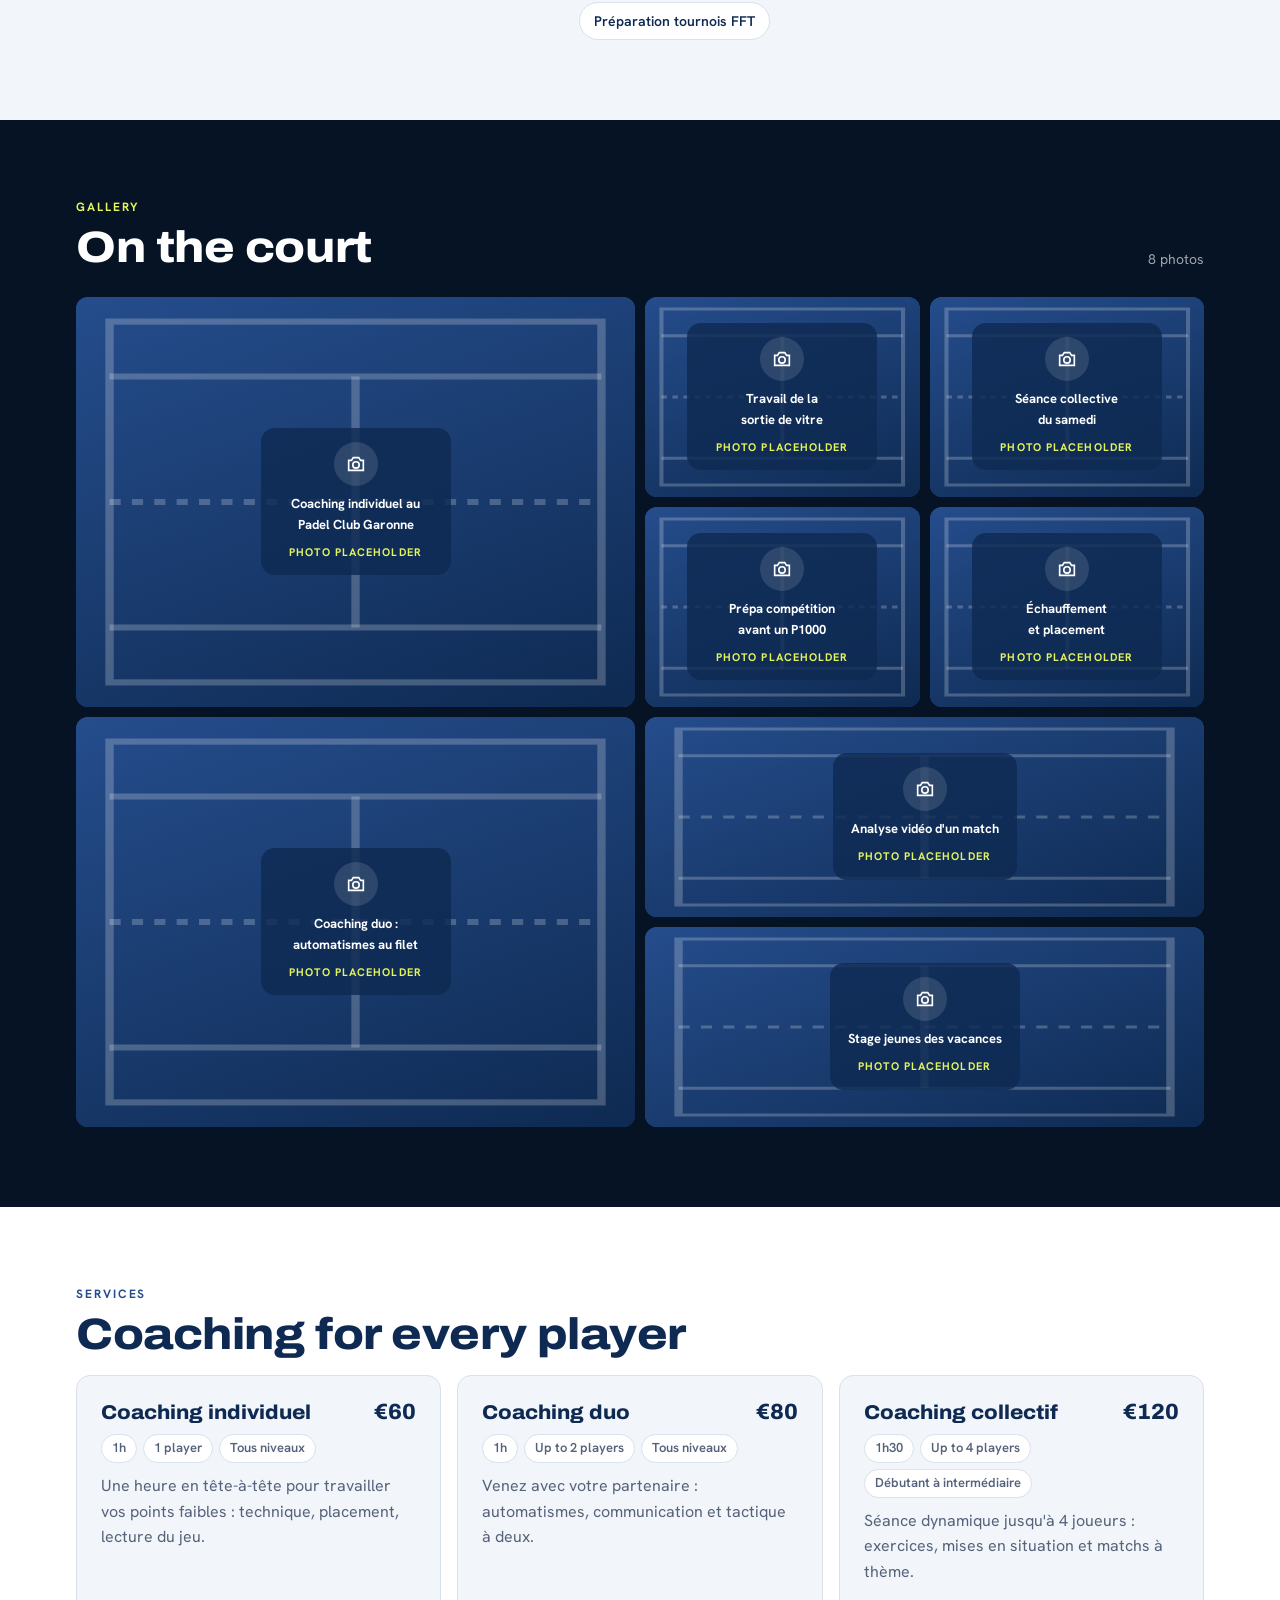
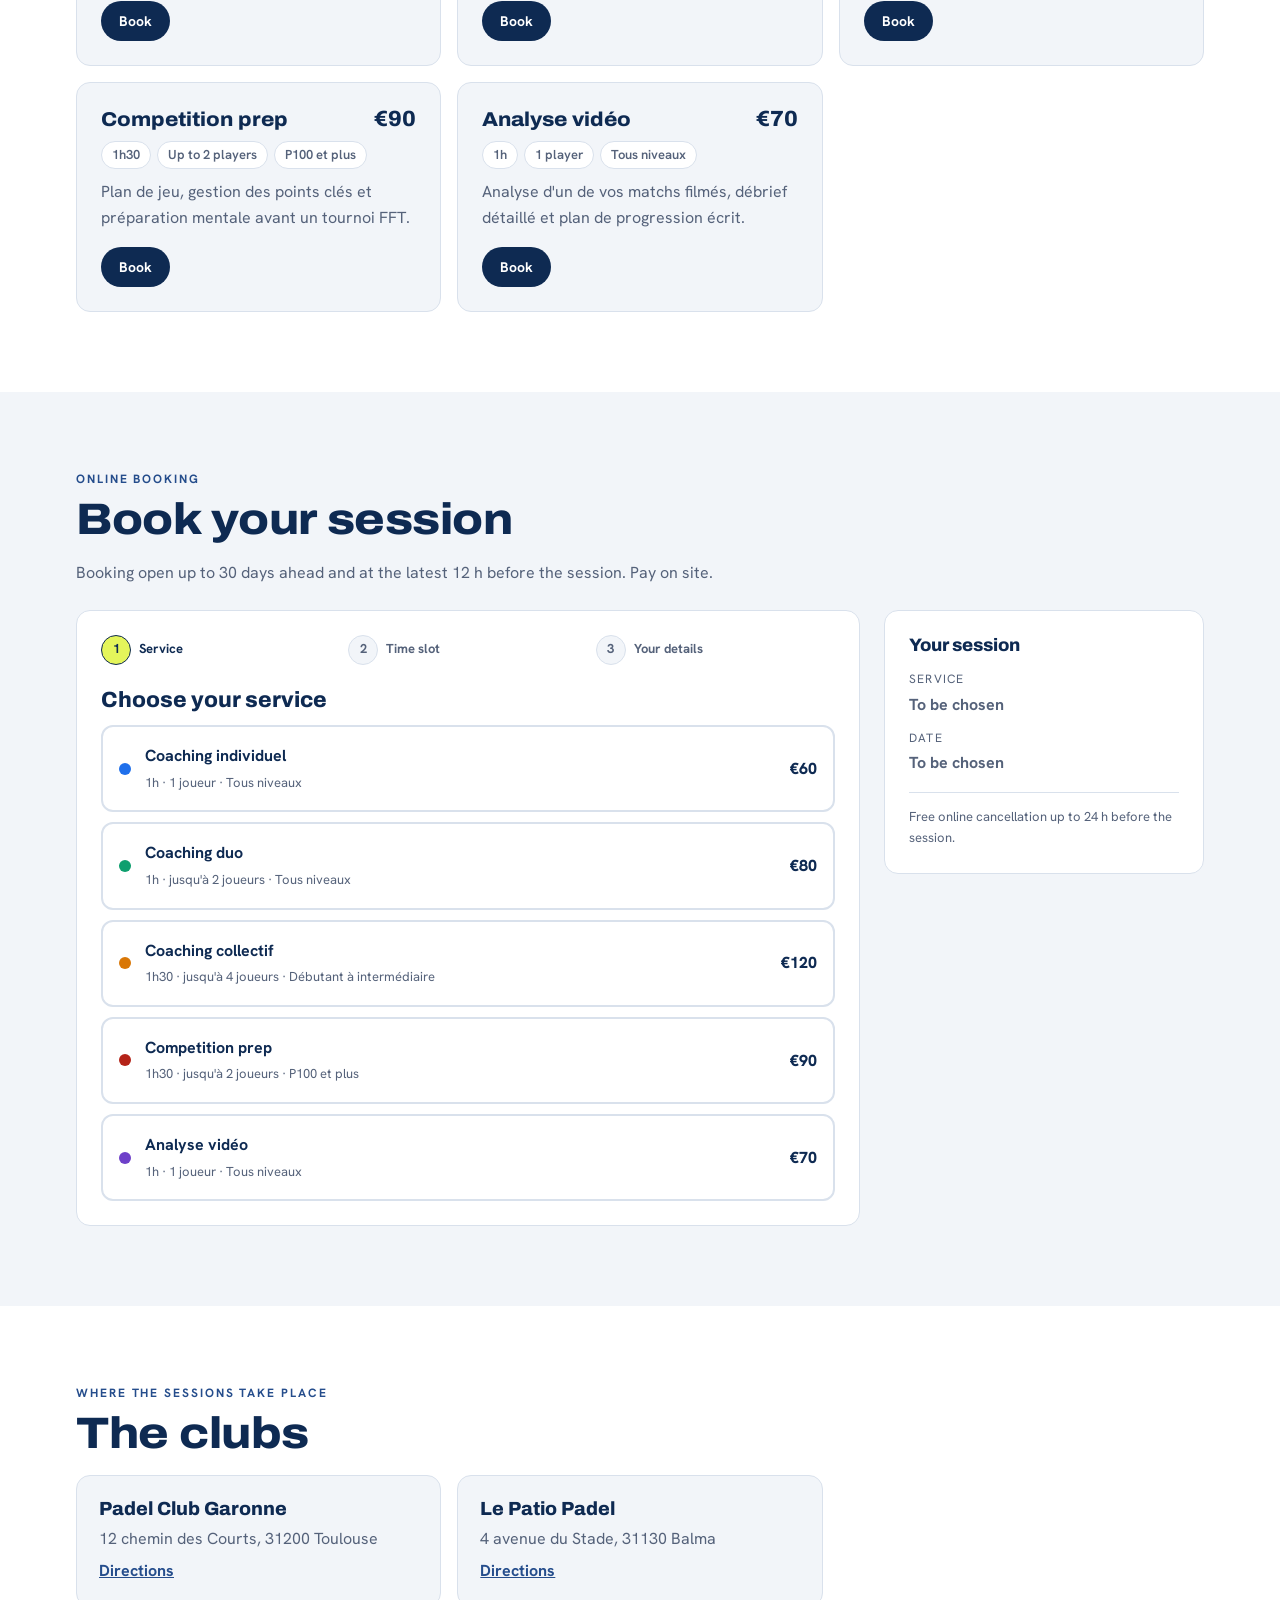
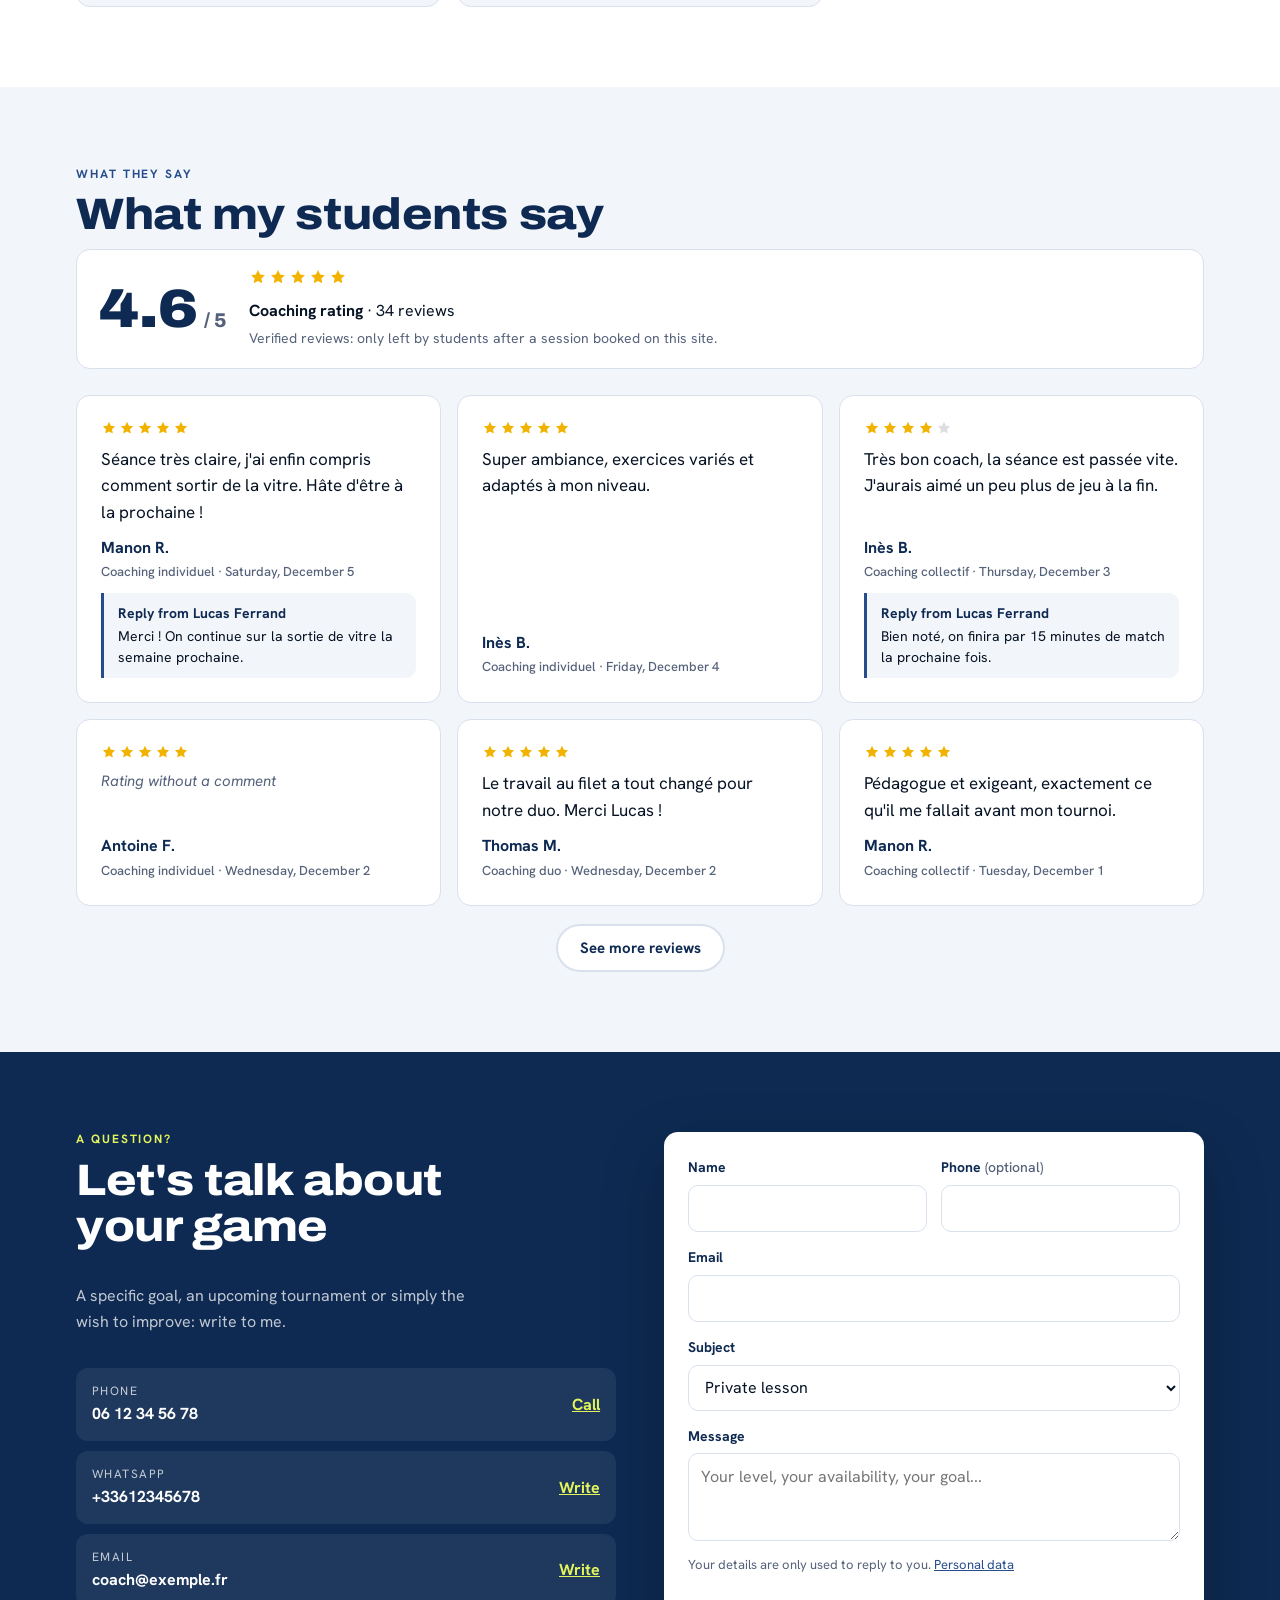
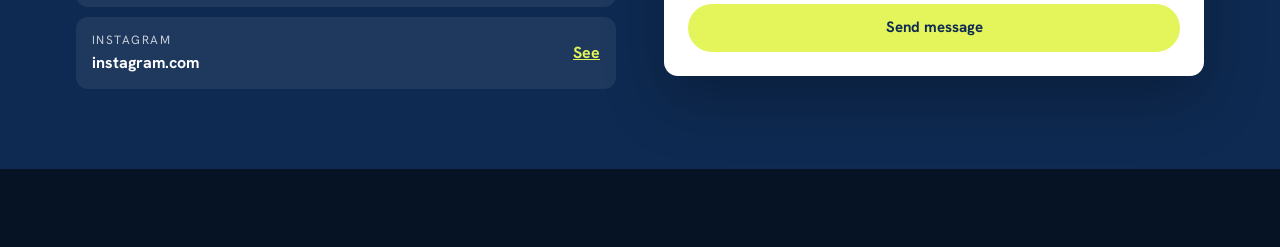
==== commit dd47b316: "Guides aide et kit Instagram traduits, sélecteur de langue Co-Authored-By: Claude Sonnet 5.5 <norepl" ====
--- a/index.html
+++ b/index.html
@@ -30,7 +30,7 @@
 <link rel="preconnect" href="https://fonts.googleapis.com">
 <link rel="preconnect" href="https://fonts.gstatic.com" crossorigin>
 <link id="font-link" rel="stylesheet" href="https://fonts.googleapis.com/css2?family=Archivo:wdth,wght@62..125,400..900&family=Hanken+Grotesk:wght@400;500;600;700&display=swap">
-<link rel="stylesheet" href="assets/site.css?v=mw93ekan">
+<link rel="stylesheet" href="assets/site.css?v=mw93o8p4">
 </head>
 <body>
 <div id="demo-ribbon" class="demo-ribbon" hidden>
@@ -218,13 +218,13 @@
     <svg viewBox="0 0 24 24" aria-hidden="true"><path d="m9 6 6 6-6 6"/></svg></button>
 </div>
 
-<script src="assets/config.js?v=mw93ekan"></script>
-<script src="assets/i18n.js?v=mw93ekan"></script>
-<script src="assets/core.js?v=mw93ekan"></script>
-<script src="assets/demo-data.js?v=mw93ekan"></script>
-<script src="assets/api.js?v=mw93ekan"></script>
-<script src="assets/site.js?v=mw93ekan"></script>
-<script src="assets/site-extras.js?v=mw93ekan"></script>
-<script src="assets/motion.js?v=mw93ekan" defer></script>
+<script src="assets/config.js?v=mw93o8p4"></script>
+<script src="assets/i18n.js?v=mw93o8p4"></script>
+<script src="assets/core.js?v=mw93o8p4"></script>
+<script src="assets/demo-data.js?v=mw93o8p4"></script>
+<script src="assets/api.js?v=mw93o8p4"></script>
+<script src="assets/site.js?v=mw93o8p4"></script>
+<script src="assets/site-extras.js?v=mw93o8p4"></script>
+<script src="assets/motion.js?v=mw93o8p4" defer></script>
 </body>
 </html>
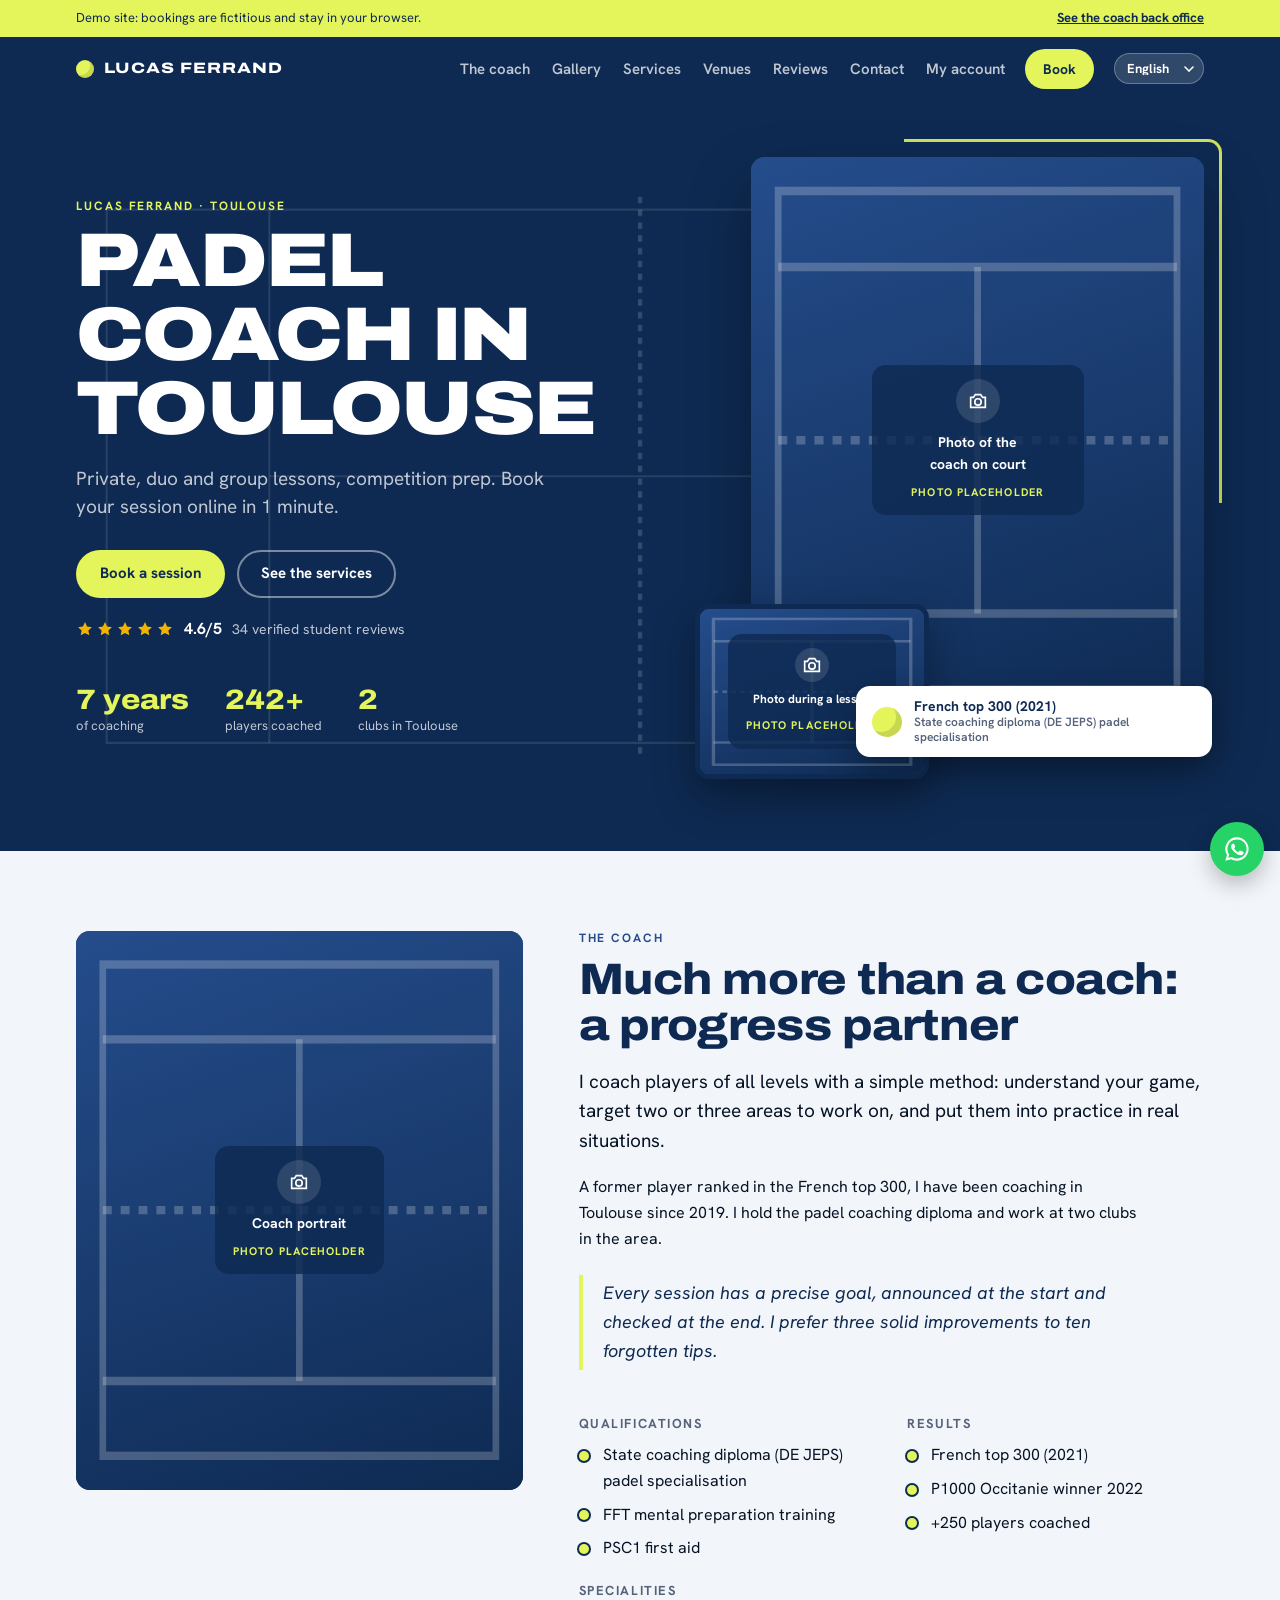
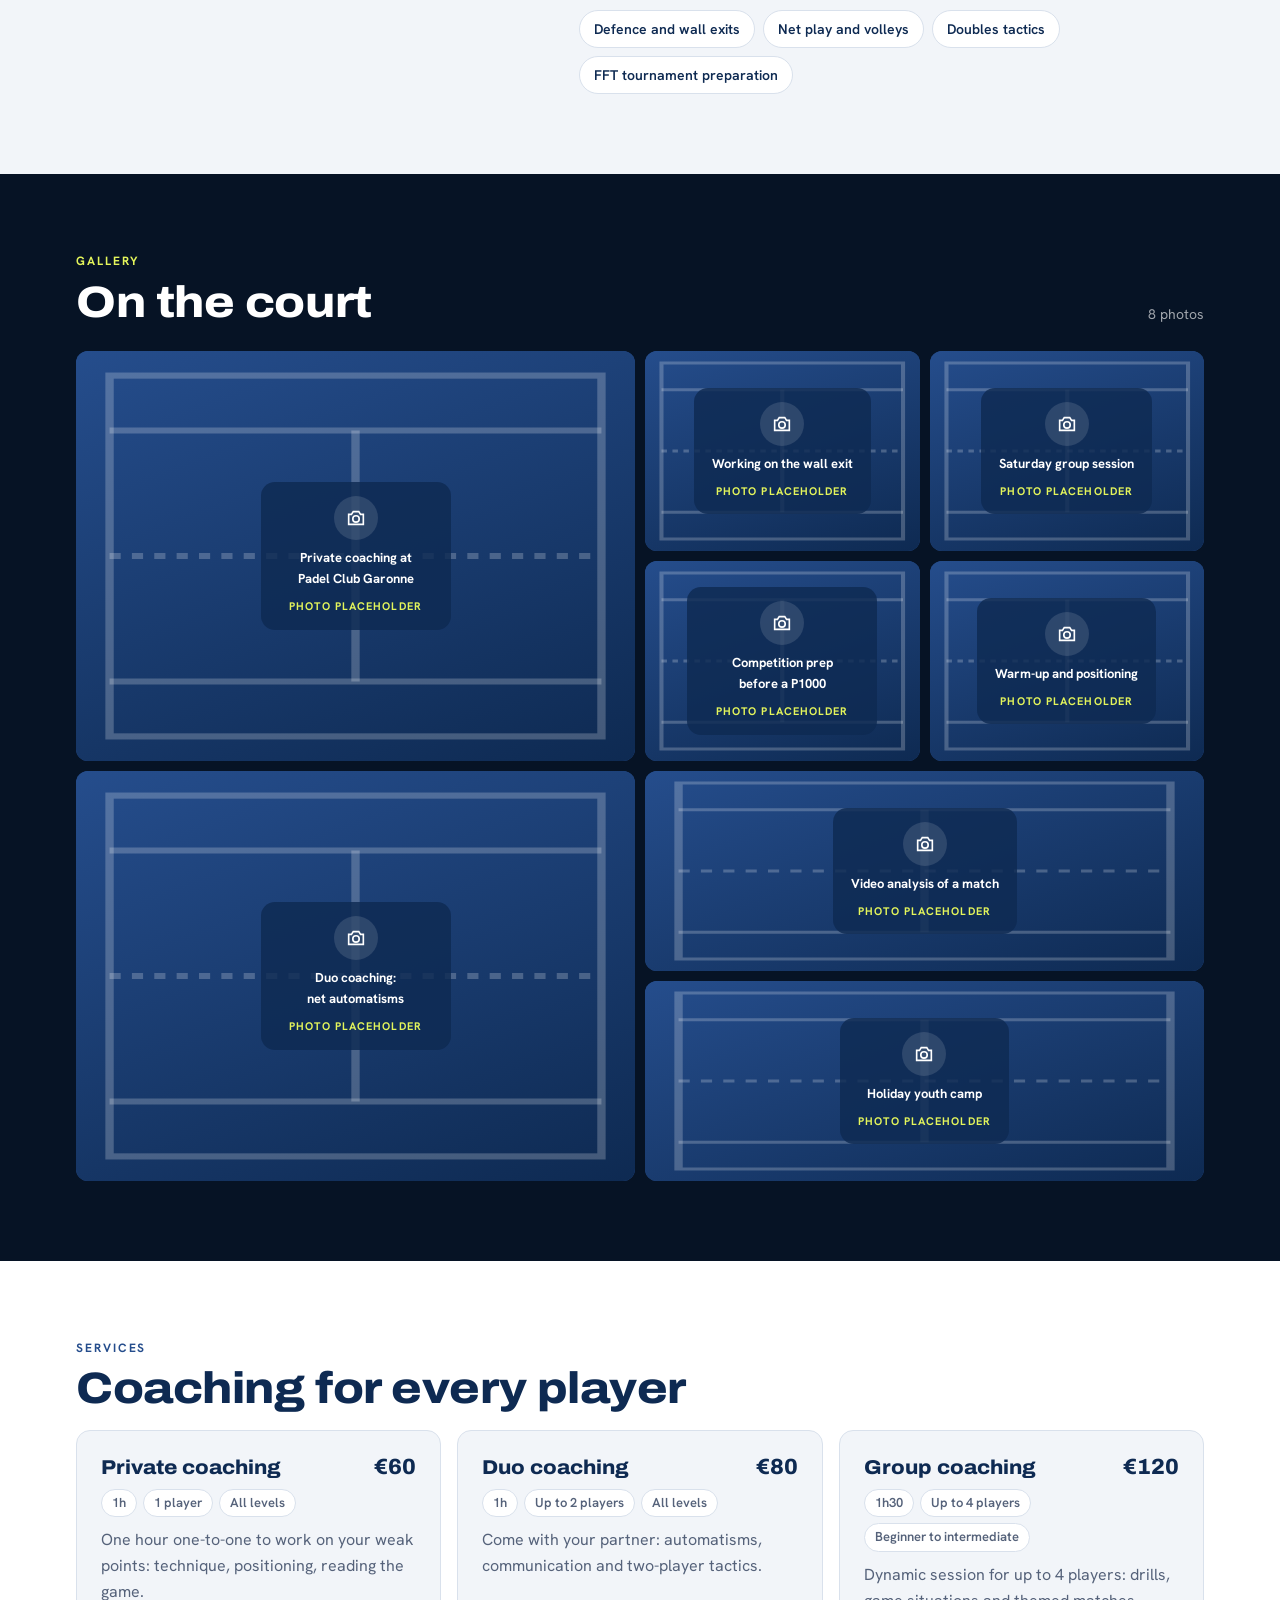
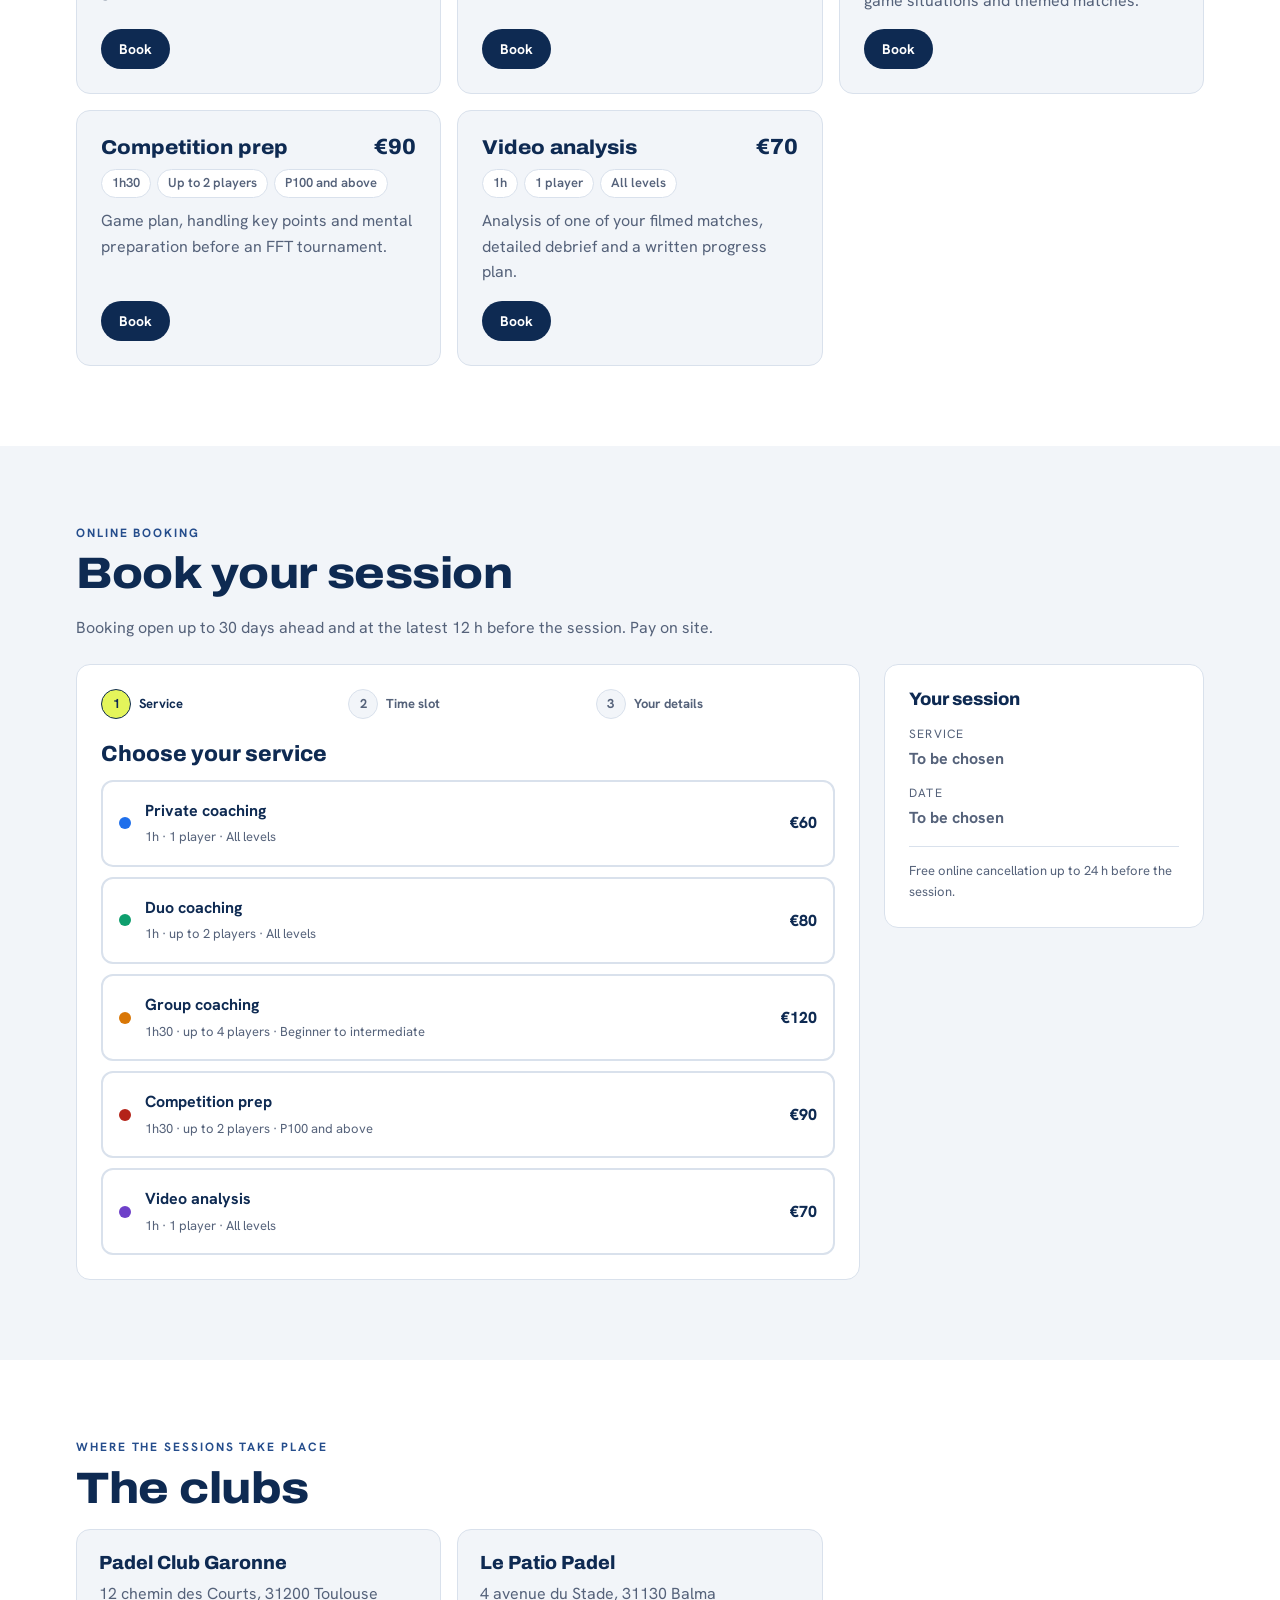
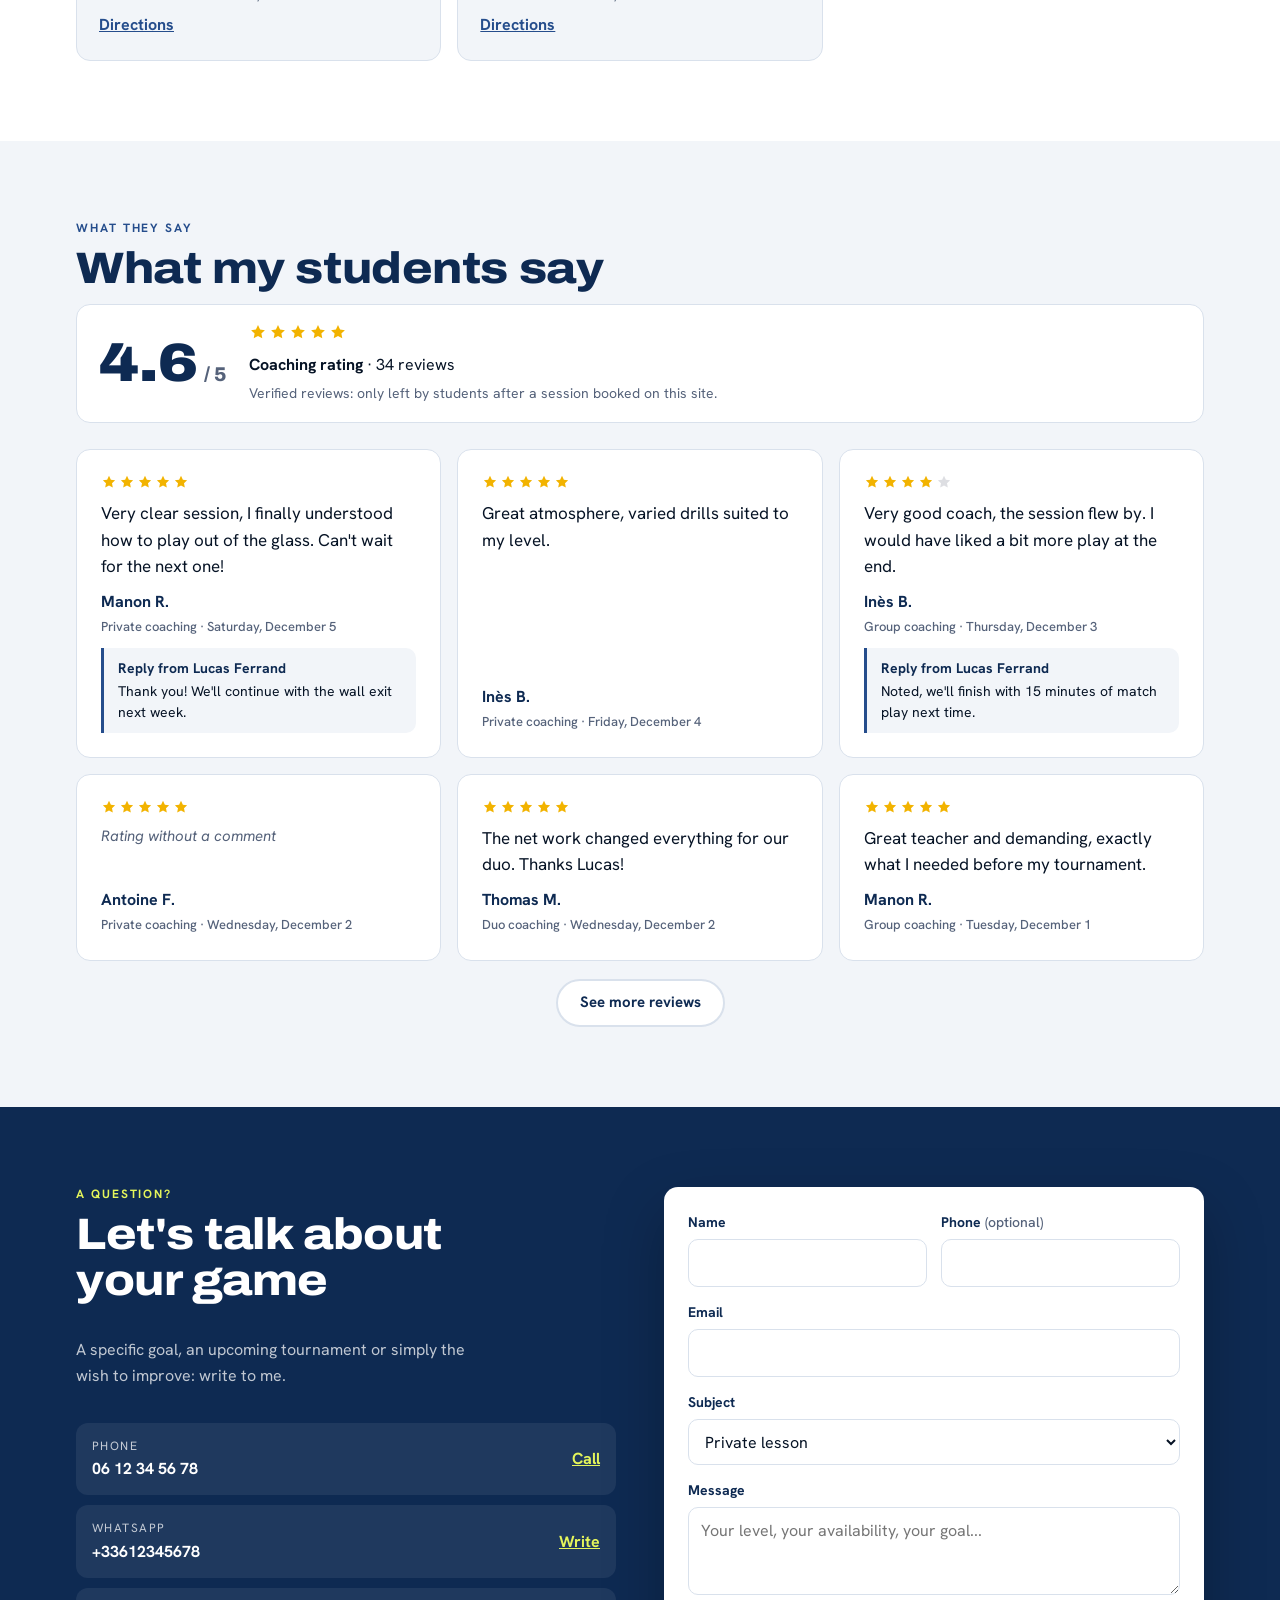
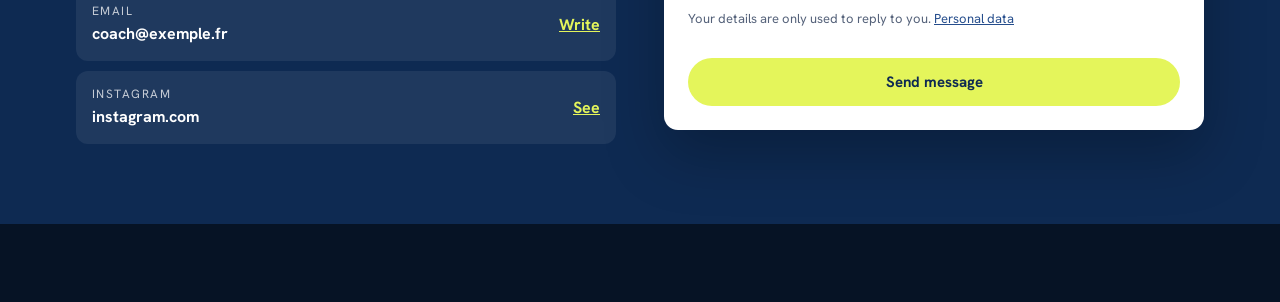
==== commit 07f5c44f: "Langues : démo localisée, liens et captures par langue, fuseaux de nombres, modèles de messages Co-A" ====
--- a/index.html
+++ b/index.html
@@ -30,7 +30,7 @@
 <link rel="preconnect" href="https://fonts.googleapis.com">
 <link rel="preconnect" href="https://fonts.gstatic.com" crossorigin>
 <link id="font-link" rel="stylesheet" href="https://fonts.googleapis.com/css2?family=Archivo:wdth,wght@62..125,400..900&family=Hanken+Grotesk:wght@400;500;600;700&display=swap">
-<link rel="stylesheet" href="assets/site.css?v=mw93o8p4">
+<link rel="stylesheet" href="assets/site.css?v=mw9a0emq">
 </head>
 <body>
 <div id="demo-ribbon" class="demo-ribbon" hidden>
@@ -218,13 +218,13 @@
     <svg viewBox="0 0 24 24" aria-hidden="true"><path d="m9 6 6 6-6 6"/></svg></button>
 </div>
 
-<script src="assets/config.js?v=mw93o8p4"></script>
-<script src="assets/i18n.js?v=mw93o8p4"></script>
-<script src="assets/core.js?v=mw93o8p4"></script>
-<script src="assets/demo-data.js?v=mw93o8p4"></script>
-<script src="assets/api.js?v=mw93o8p4"></script>
-<script src="assets/site.js?v=mw93o8p4"></script>
-<script src="assets/site-extras.js?v=mw93o8p4"></script>
-<script src="assets/motion.js?v=mw93o8p4" defer></script>
+<script src="assets/config.js?v=mw9a0emq"></script>
+<script src="assets/i18n.js?v=mw9a0emq"></script>
+<script src="assets/core.js?v=mw9a0emq"></script>
+<script src="assets/demo-data.js?v=mw9a0emq"></script>
+<script src="assets/api.js?v=mw9a0emq"></script>
+<script src="assets/site.js?v=mw9a0emq"></script>
+<script src="assets/site-extras.js?v=mw9a0emq"></script>
+<script src="assets/motion.js?v=mw9a0emq" defer></script>
 </body>
 </html>
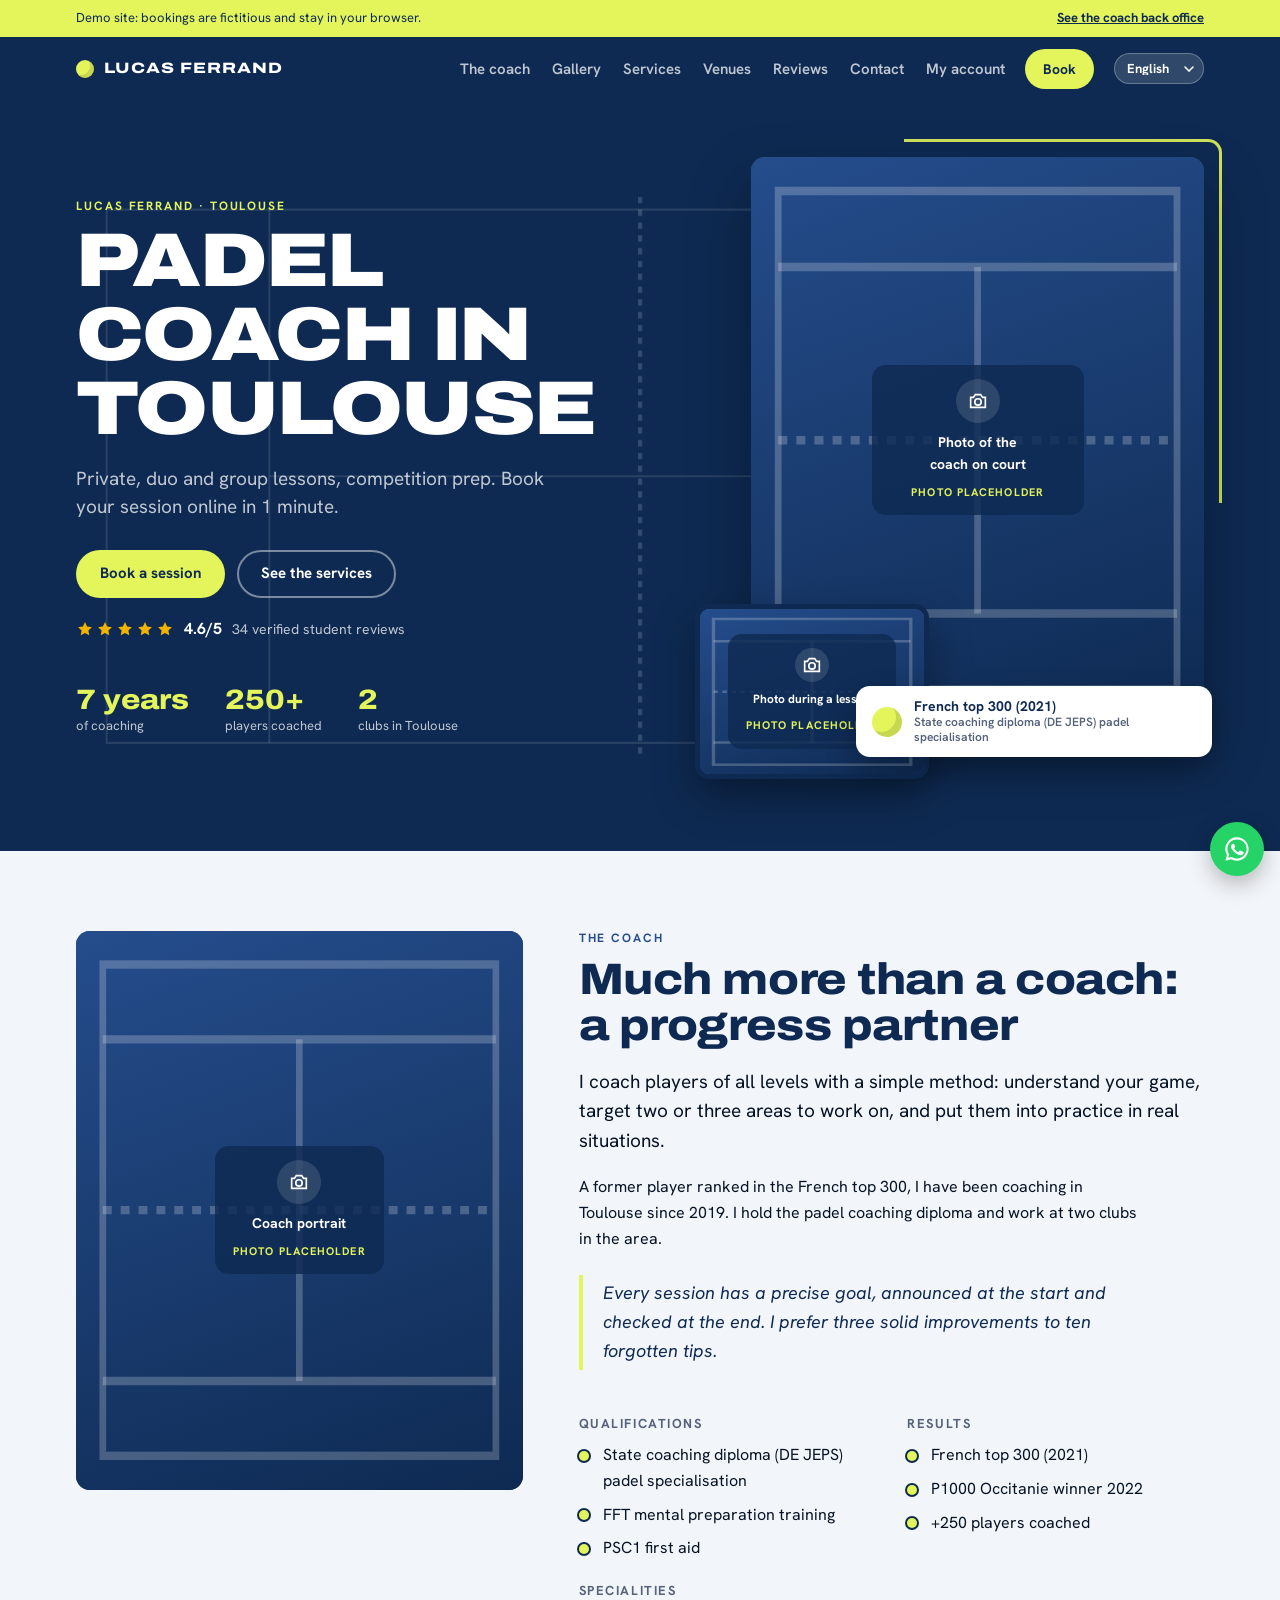
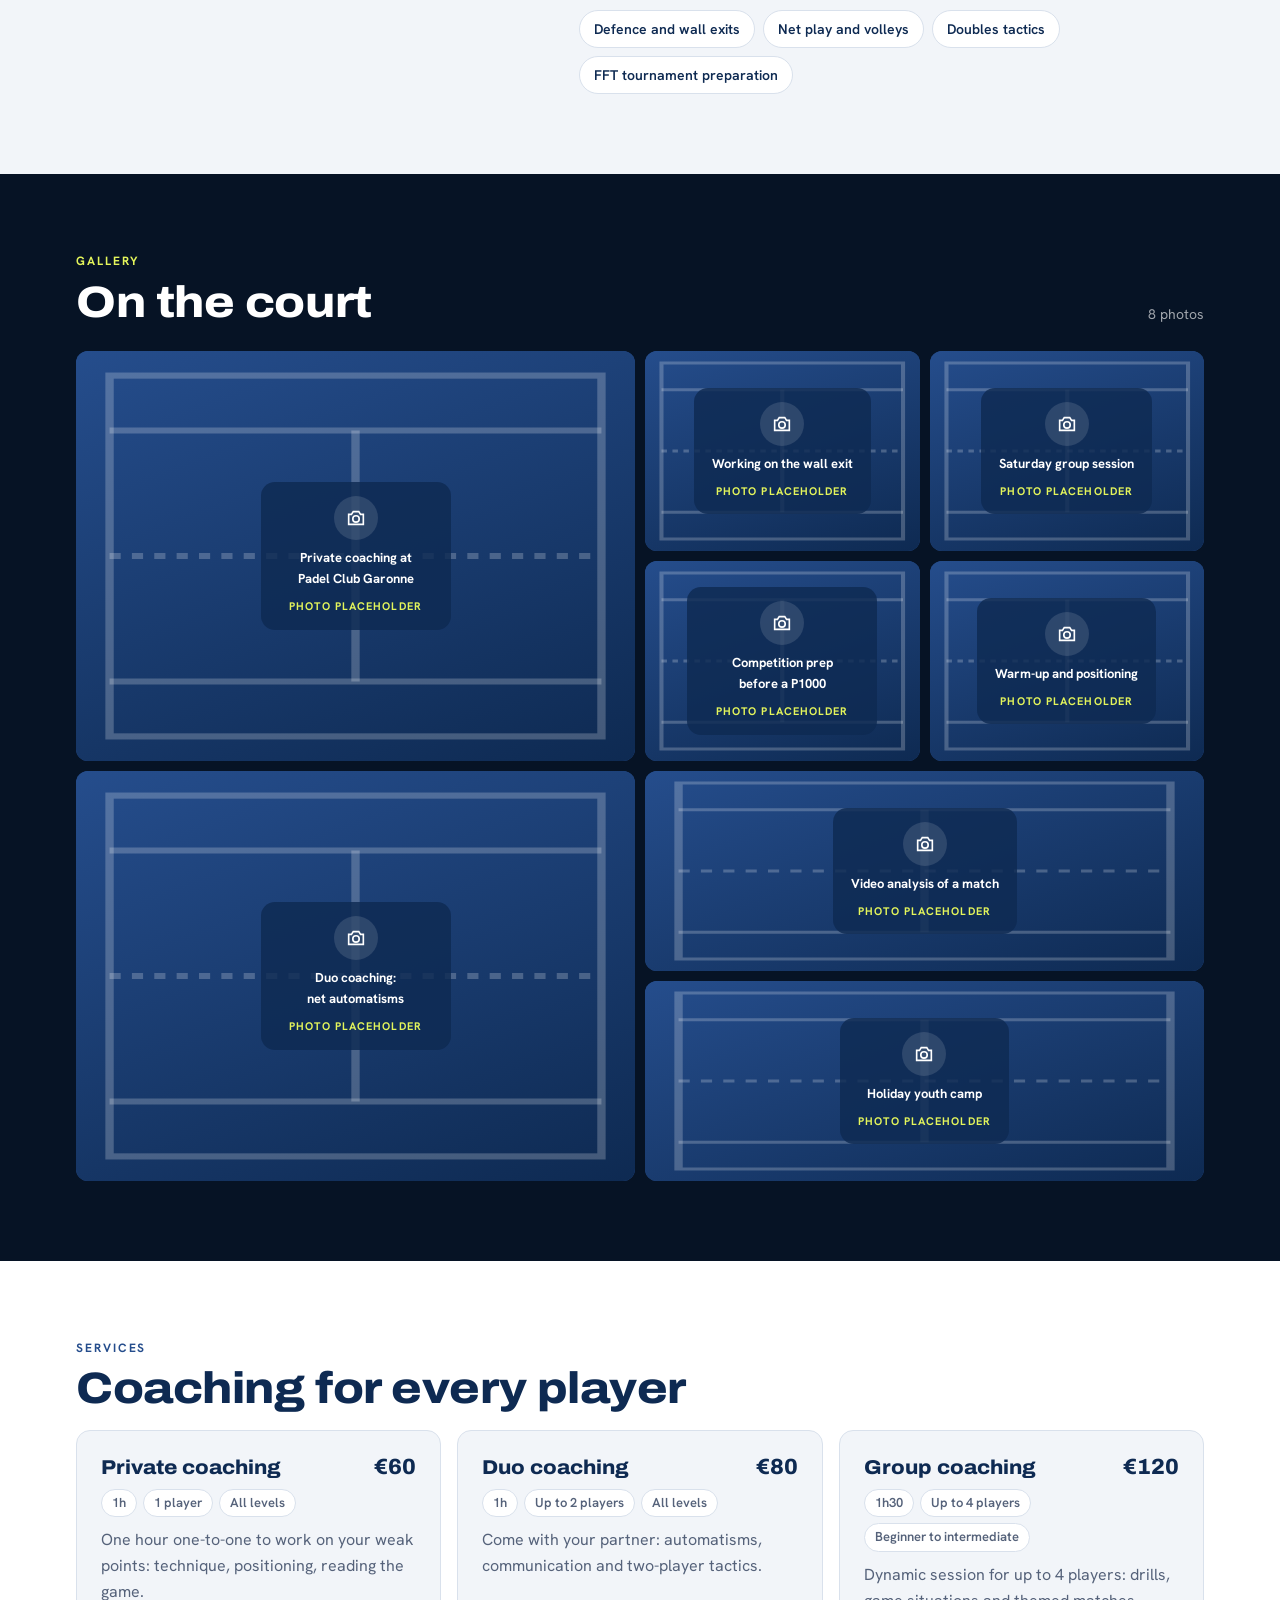
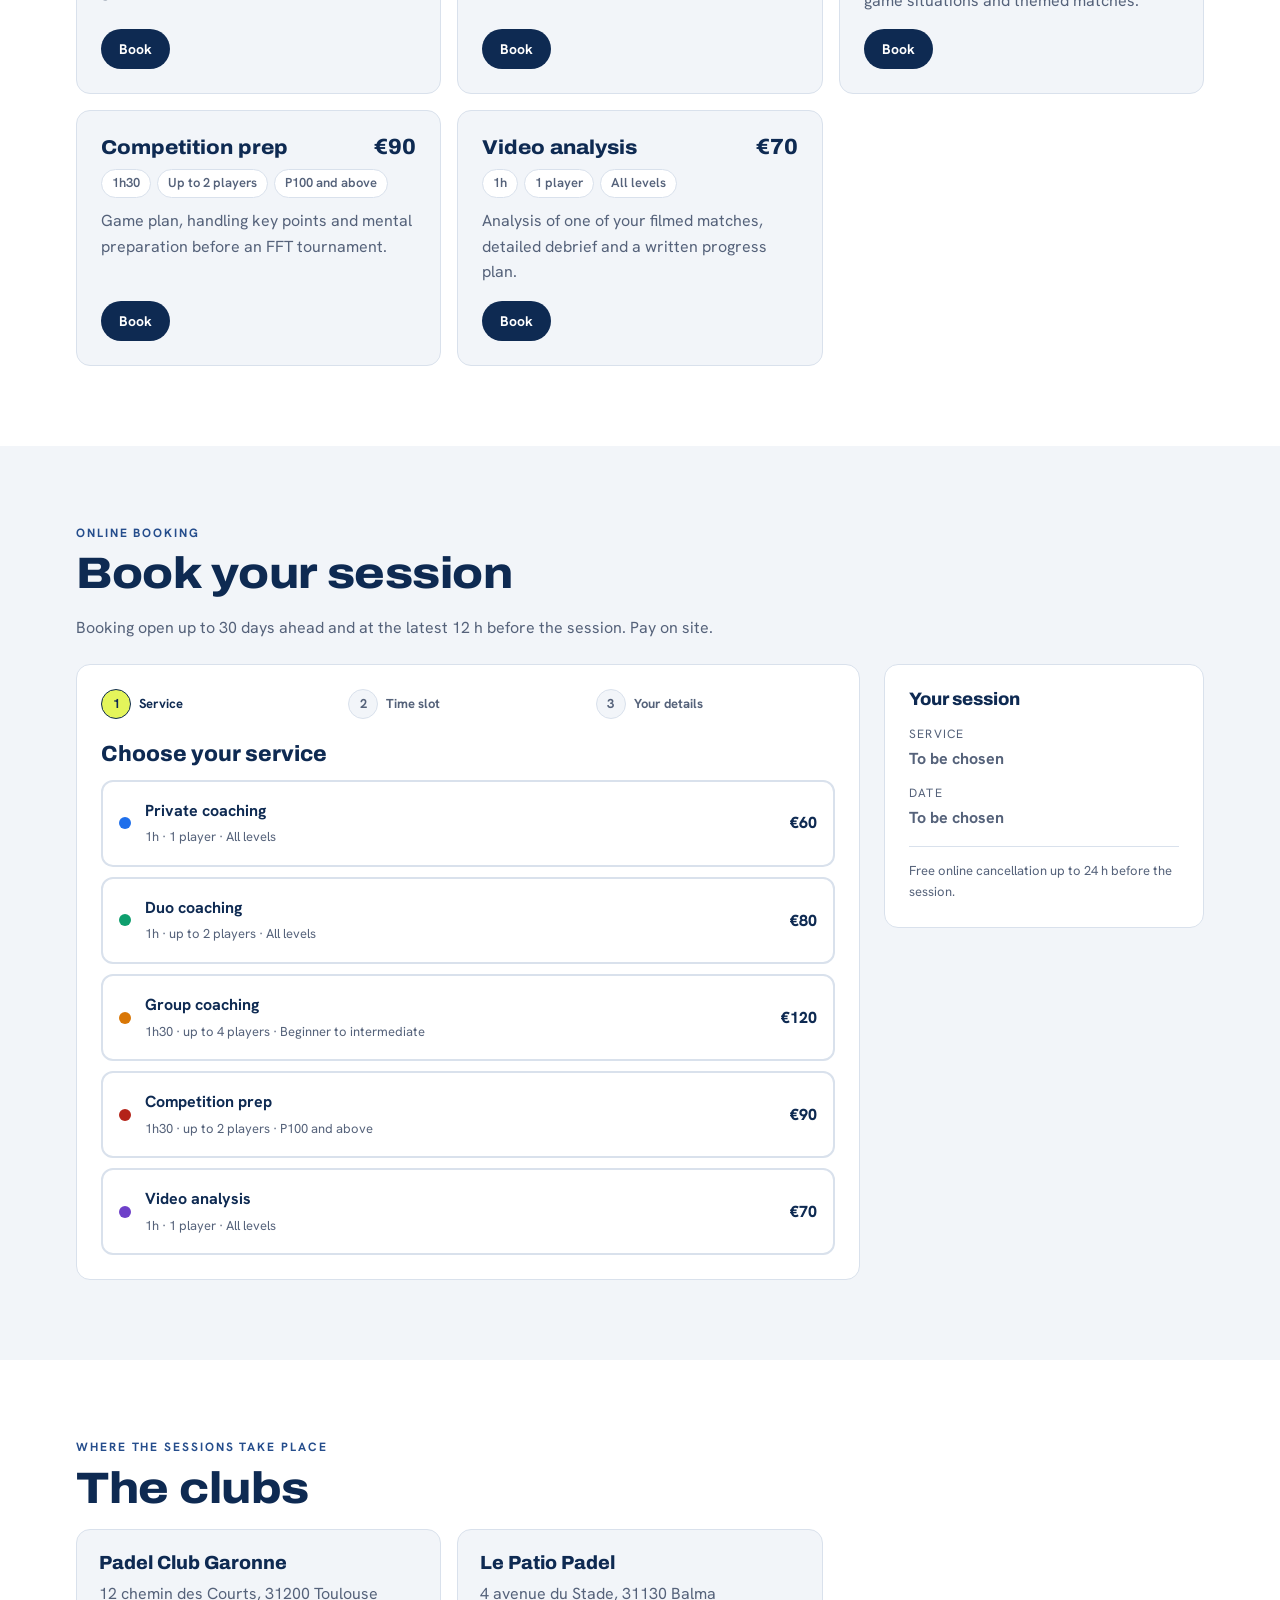
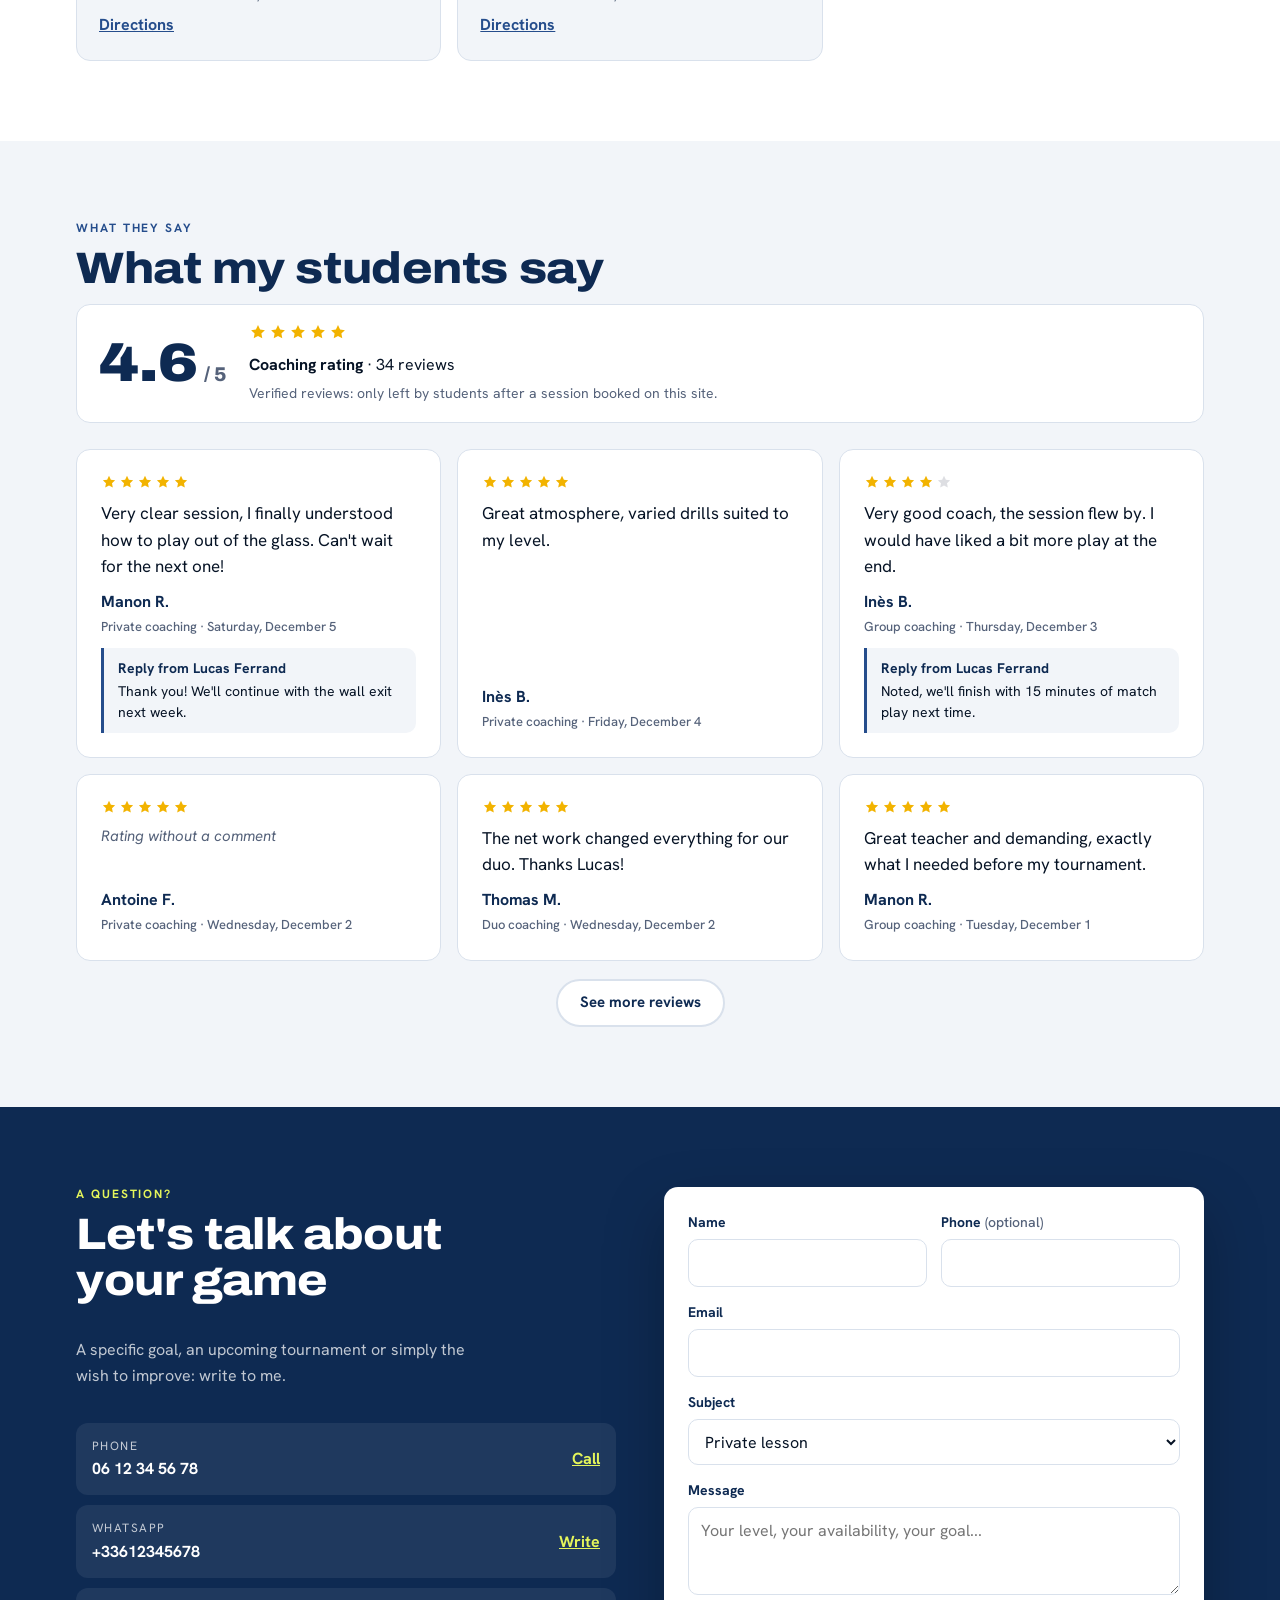
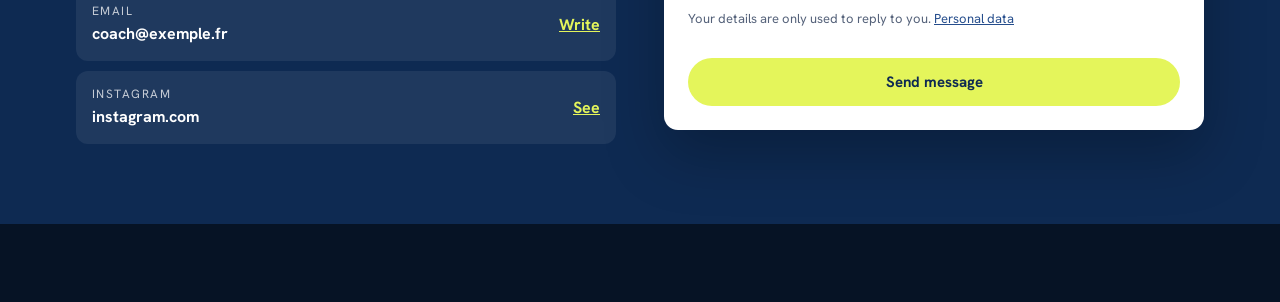
==== commit ace8dd63: "Guide des coachs : partie langues ; correctifs de traduction de l'espace joueur (tri des motifs, tex" ====
--- a/index.html
+++ b/index.html
@@ -30,7 +30,7 @@
 <link rel="preconnect" href="https://fonts.googleapis.com">
 <link rel="preconnect" href="https://fonts.gstatic.com" crossorigin>
 <link id="font-link" rel="stylesheet" href="https://fonts.googleapis.com/css2?family=Archivo:wdth,wght@62..125,400..900&family=Hanken+Grotesk:wght@400;500;600;700&display=swap">
-<link rel="stylesheet" href="assets/site.css?v=mw9a0emq">
+<link rel="stylesheet" href="assets/site.css?v=mw9g5hbp">
 </head>
 <body>
 <div id="demo-ribbon" class="demo-ribbon" hidden>
@@ -218,13 +218,13 @@
     <svg viewBox="0 0 24 24" aria-hidden="true"><path d="m9 6 6 6-6 6"/></svg></button>
 </div>
 
-<script src="assets/config.js?v=mw9a0emq"></script>
-<script src="assets/i18n.js?v=mw9a0emq"></script>
-<script src="assets/core.js?v=mw9a0emq"></script>
-<script src="assets/demo-data.js?v=mw9a0emq"></script>
-<script src="assets/api.js?v=mw9a0emq"></script>
-<script src="assets/site.js?v=mw9a0emq"></script>
-<script src="assets/site-extras.js?v=mw9a0emq"></script>
-<script src="assets/motion.js?v=mw9a0emq" defer></script>
+<script src="assets/config.js?v=mw9g5hbp"></script>
+<script src="assets/i18n.js?v=mw9g5hbp"></script>
+<script src="assets/core.js?v=mw9g5hbp"></script>
+<script src="assets/demo-data.js?v=mw9g5hbp"></script>
+<script src="assets/api.js?v=mw9g5hbp"></script>
+<script src="assets/site.js?v=mw9g5hbp"></script>
+<script src="assets/site-extras.js?v=mw9g5hbp"></script>
+<script src="assets/motion.js?v=mw9g5hbp" defer></script>
 </body>
 </html>
